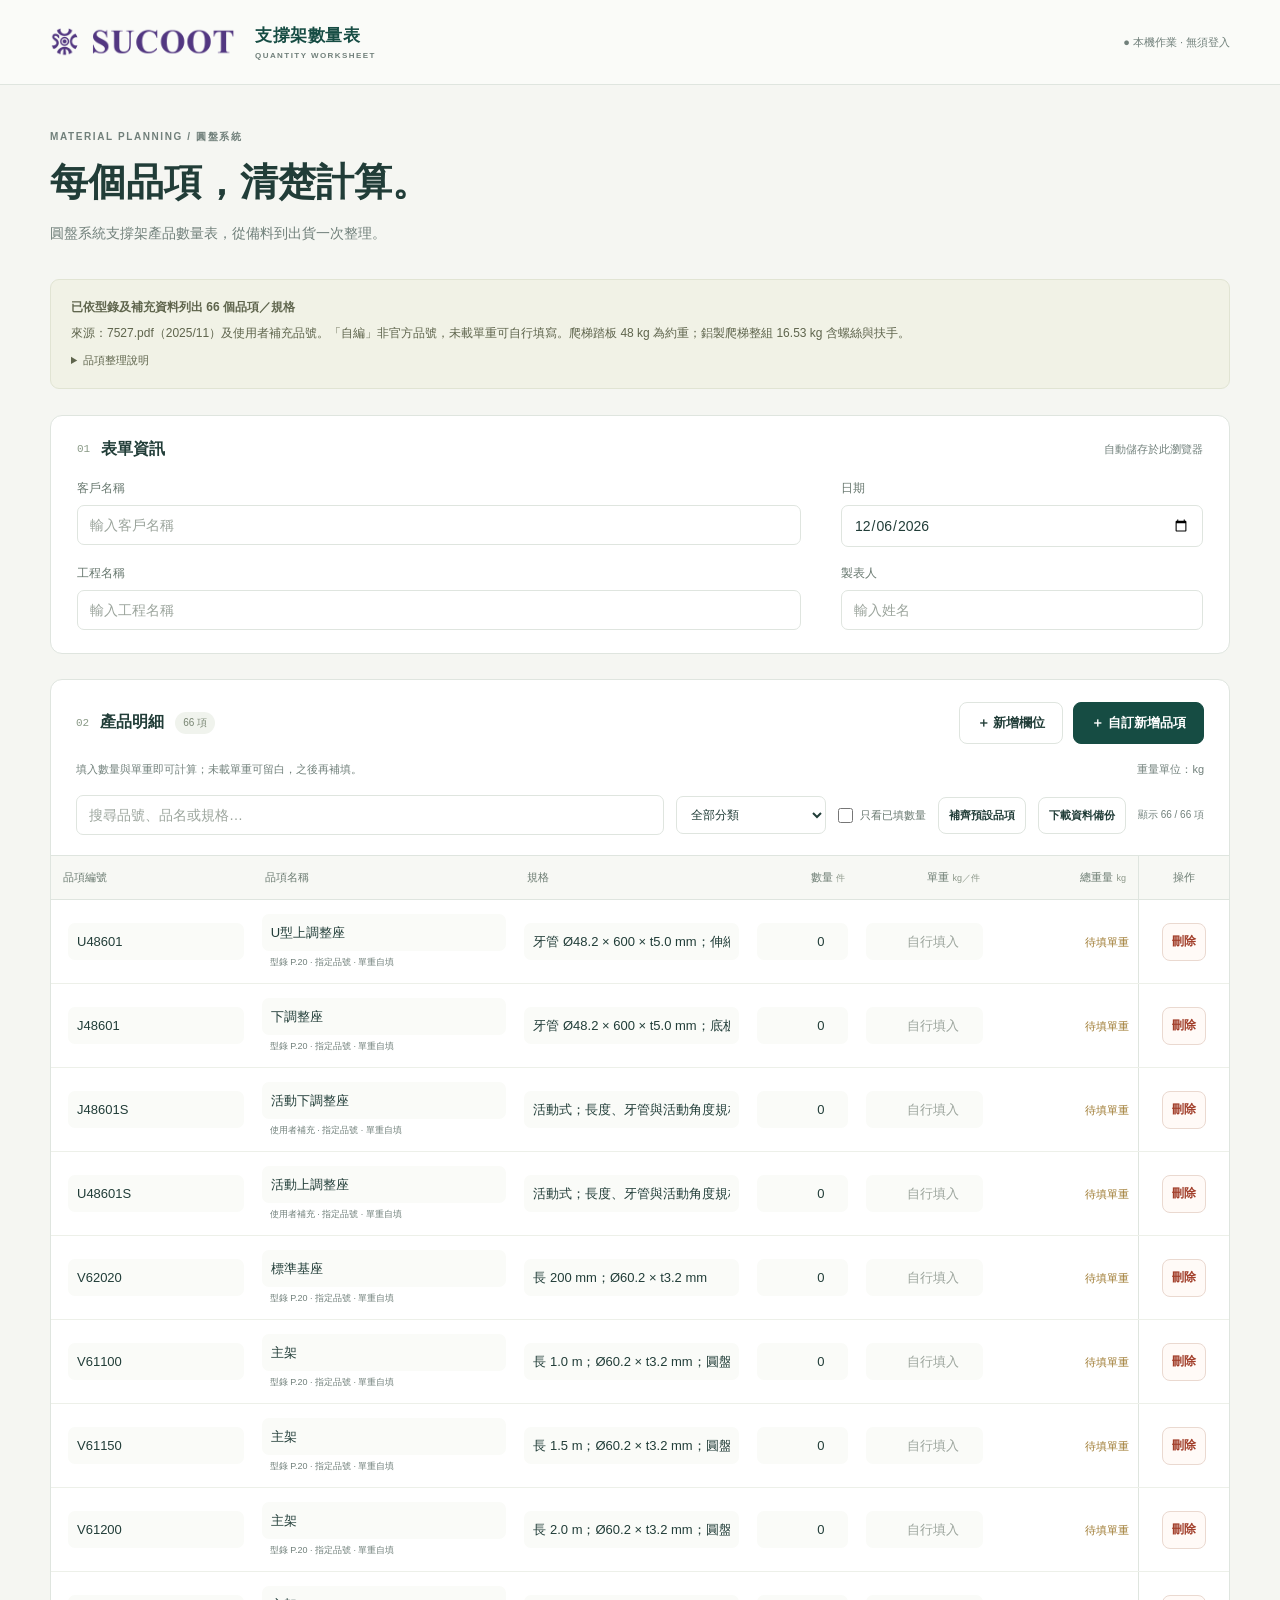
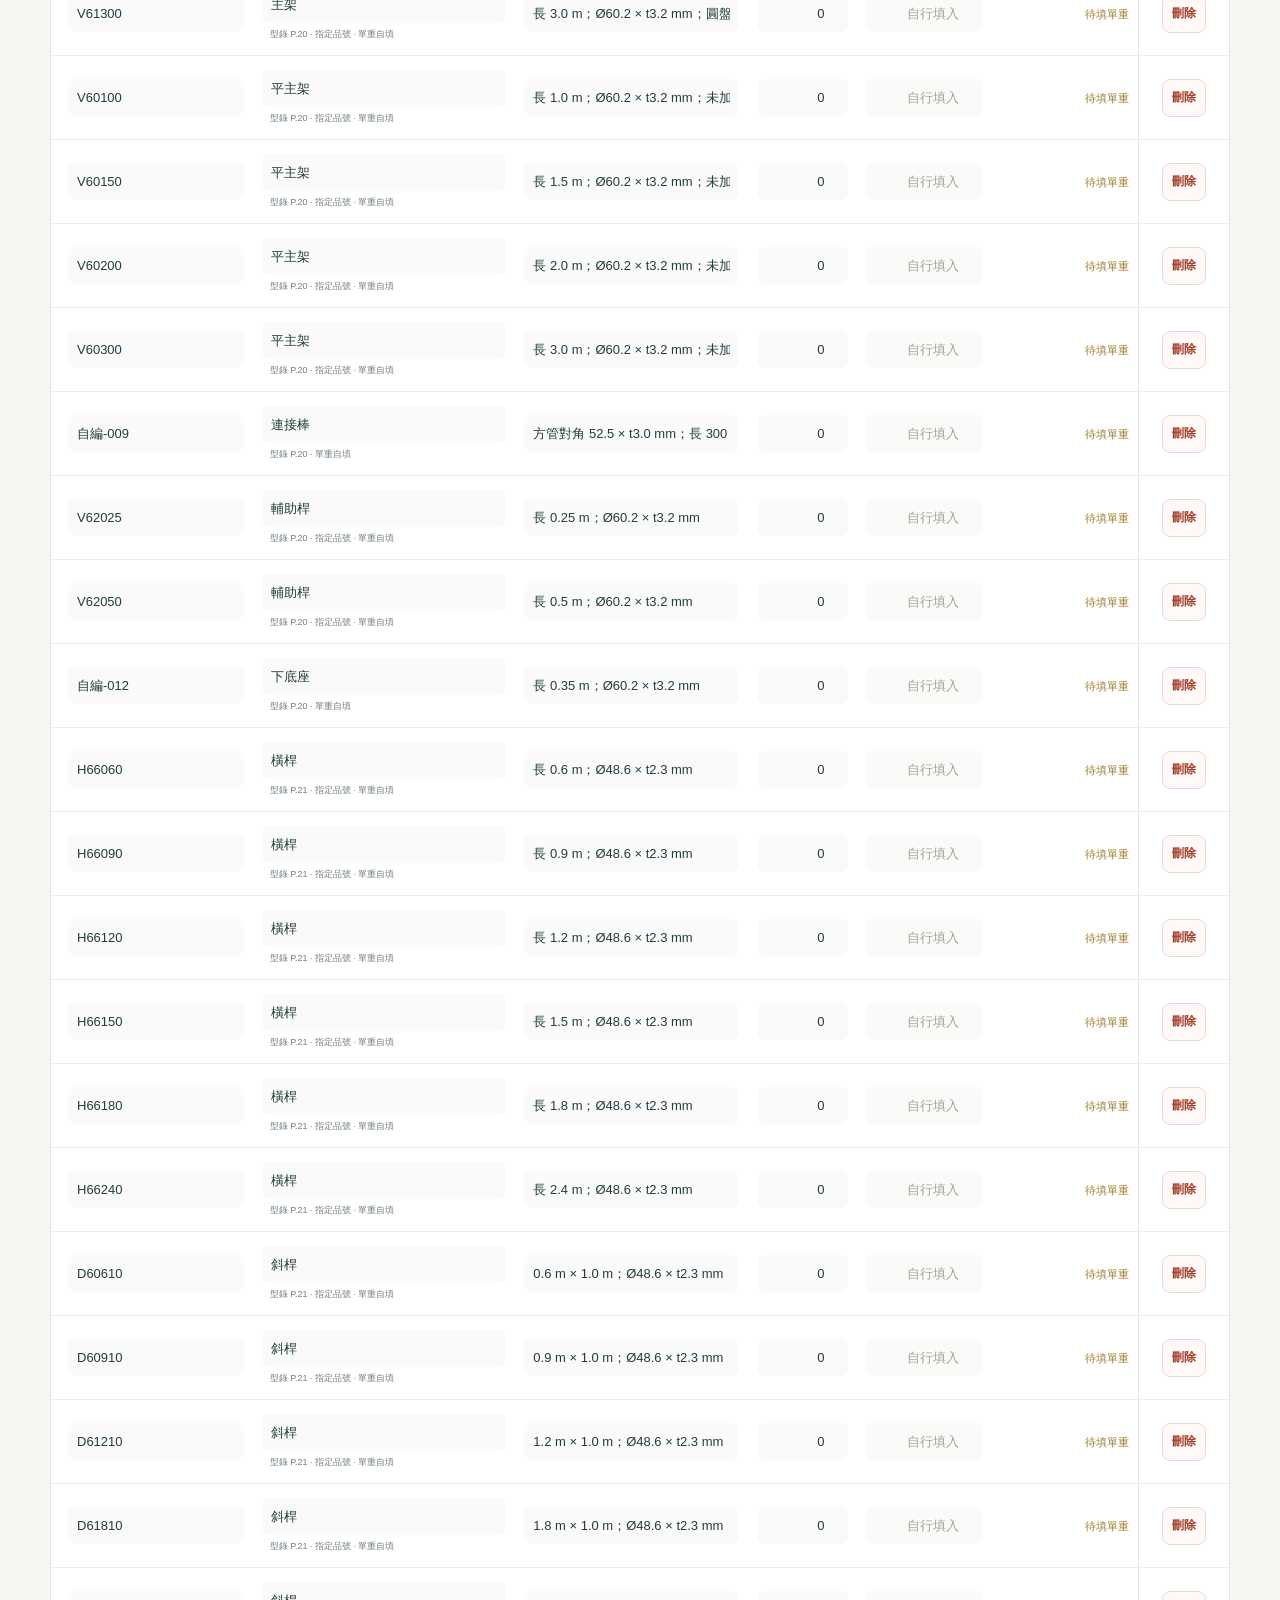
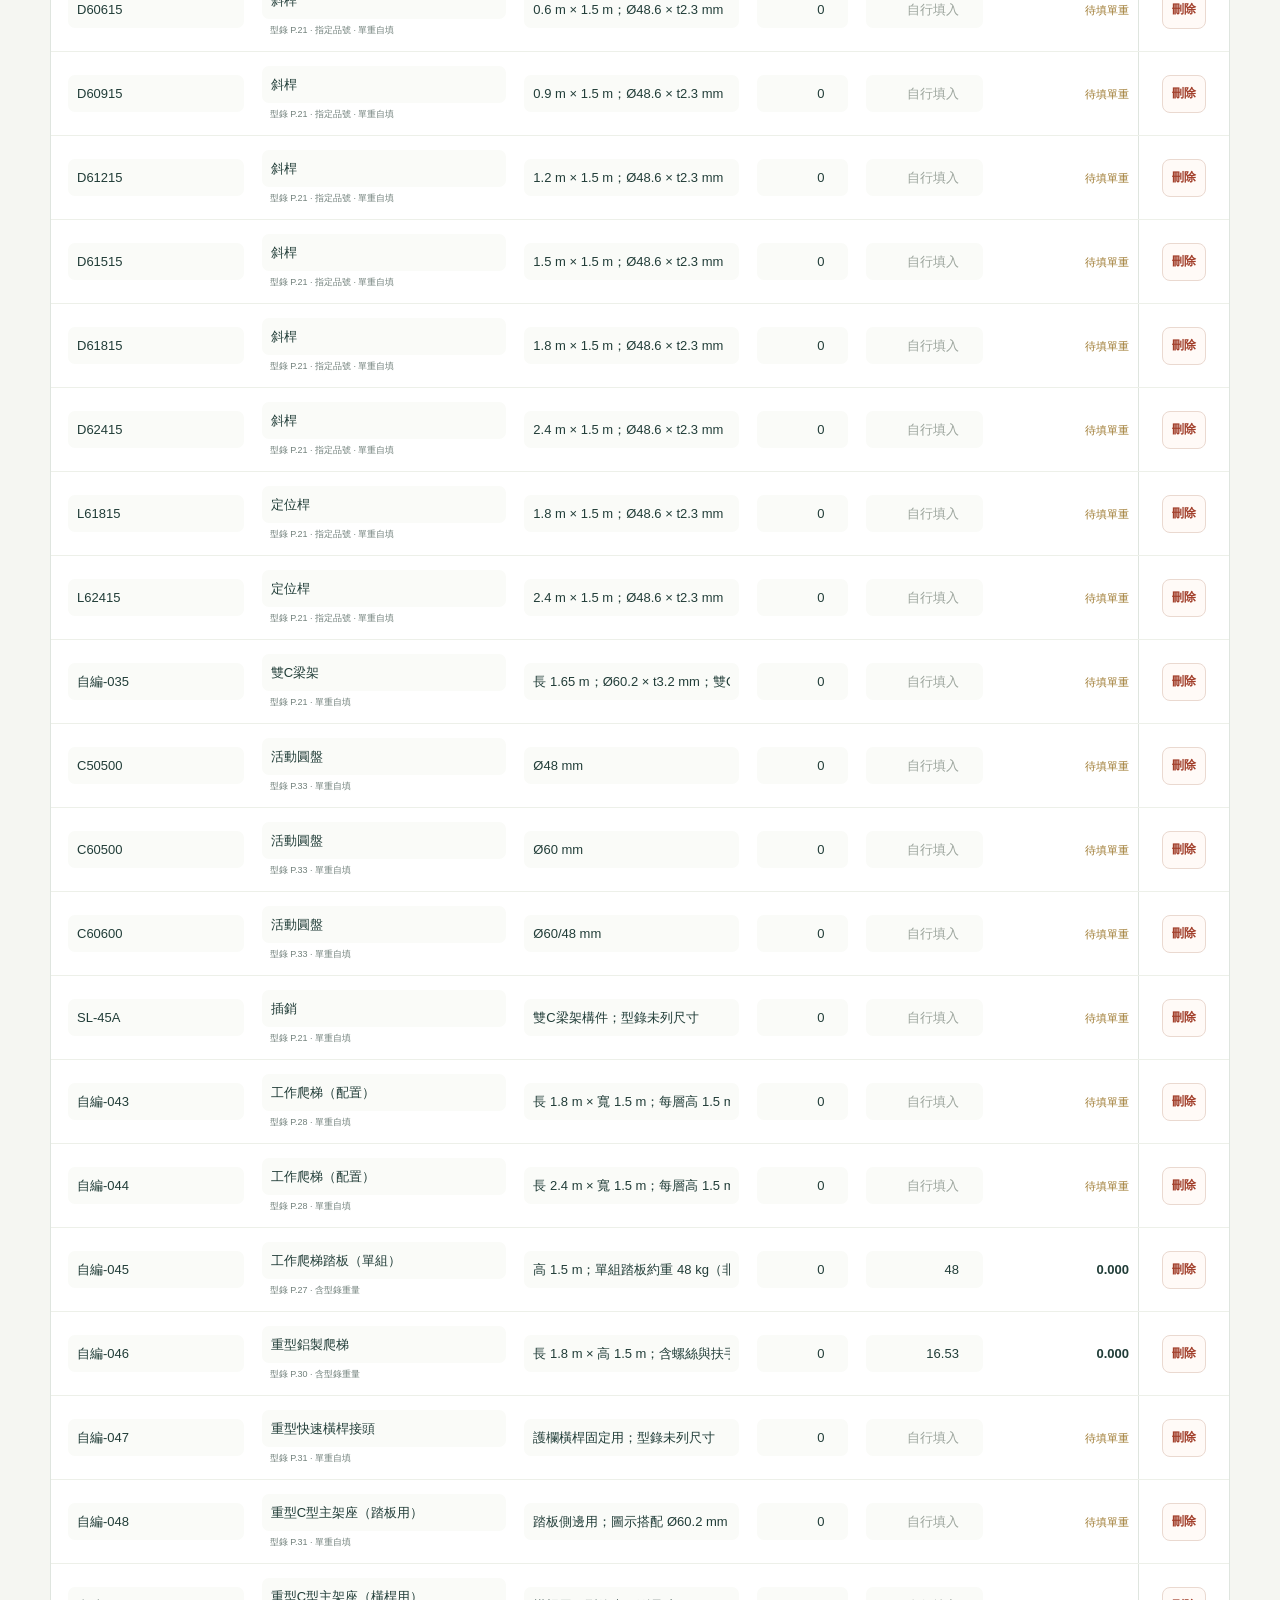
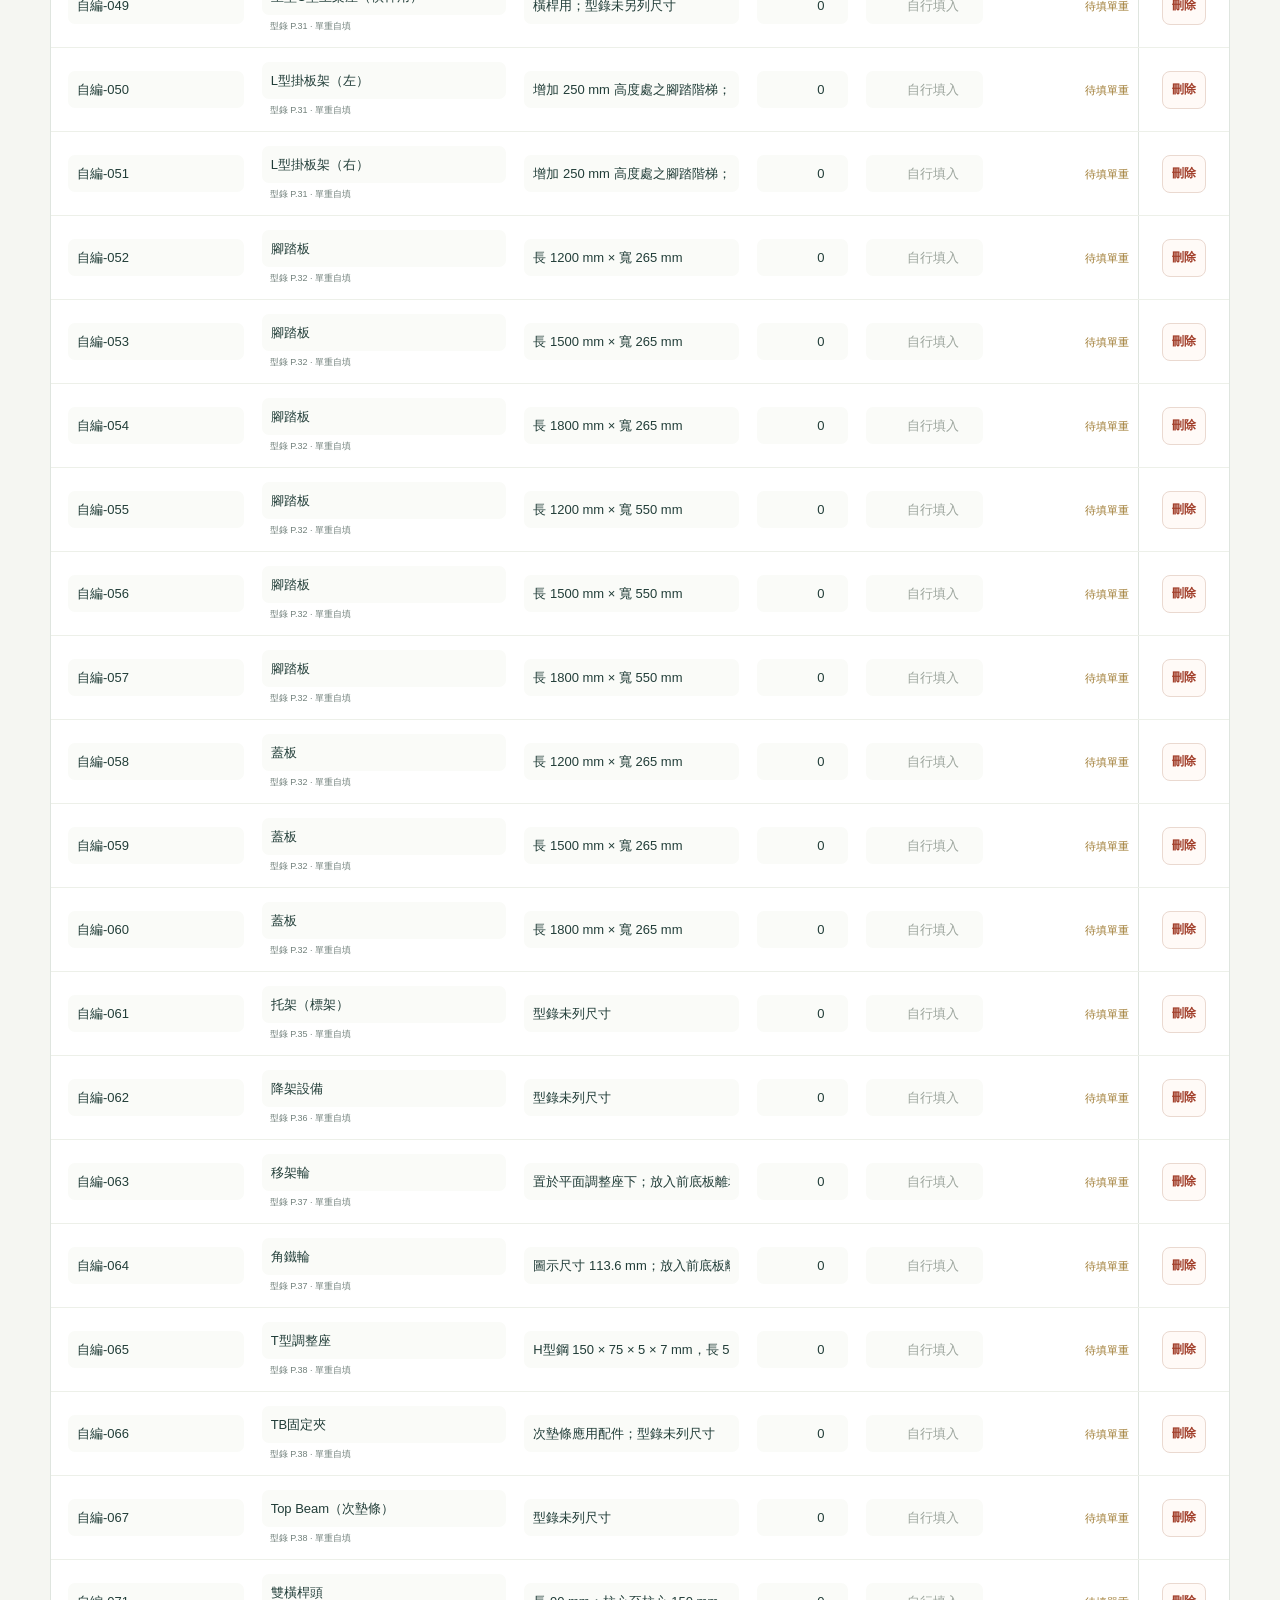
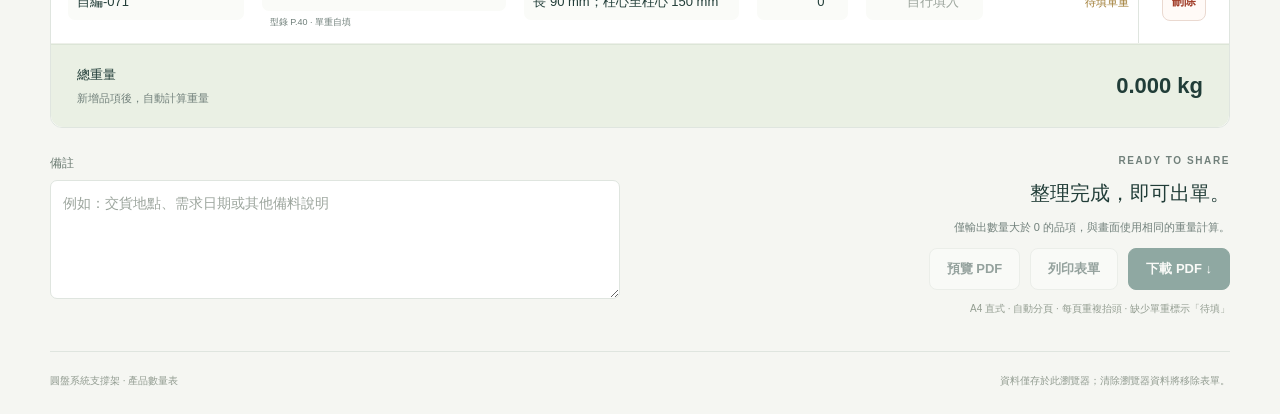
==== index.html @ 0d3b091e "Add scaffold quantity worksheet with PDF preview" ====
<!doctype html>
<html lang="zh-Hant">
<head>
  <meta charset="utf-8"><meta name="viewport" content="width=device-width, initial-scale=1">
  <meta name="theme-color" content="#164c43"><title>圓盤系統支撐架｜產品數量表</title>
  <link rel="stylesheet" href="styles.css">
  <script src="catalog.js" defer></script><script src="pdf.js" defer></script><script src="app.js" defer></script>
</head>
<body>
<header class="topbar"><a class="brand" href="./"><img id="companyLogo" src="assets/sucoot-logo.png" width="206" height="33" alt="SUCOOT 實固股份有限公司"><span>支撐架數量表<small>QUANTITY WORKSHEET</small></span></a><span class="local-badge">● 本機作業 · 無須登入</span></header>
<main>
  <section class="intro"><p class="eyebrow">MATERIAL PLANNING / 圓盤系統</p><h1>每個品項，清楚計算。</h1><p>圓盤系統支撐架產品數量表，從備料到出貨一次整理。</p></section>
  <aside class="source-note"><strong>已依型錄及補充資料列出 66 個品項／規格</strong><p>來源：7527.pdf（2025/11）及使用者補充品號。「自編」非官方品號，未載單重可自行填寫。爬梯踏板 48 kg 為約重；鋁製爬梯整組 16.53 kg 含螺絲與扶手。</p><details><summary>品項整理說明</summary><p>定位桿僅列 L61815、L62415；主架、平主架及橫桿依長度分列。斜桿 D6 編碼先橫向、後高度。型錄未提供的尺寸與單重不推估。升級時移除的舊品項保留於本機資料備份。</p></details></aside>
  <section class="card project"><div class="section-label"><span>01</span><h2>表單資訊</h2><span id="saveState" role="status">自動儲存於此瀏覽器</span></div><div class="info-grid">
    <label>客戶名稱<input id="customer" maxlength="60" placeholder="輸入客戶名稱"></label><label>日期<input id="date" type="date"></label>
    <label>工程名稱<input id="project" maxlength="60" placeholder="輸入工程名稱"></label><label>製表人<input id="author" maxlength="30" placeholder="輸入姓名"></label>
  </div></section>
  <section class="card worksheet" aria-labelledby="tableTitle"><div class="table-toolbar"><div class="section-label"><span>02</span><h2 id="tableTitle">產品明細</h2><span id="rowCount" class="count-pill"></span></div><div class="table-actions"><button id="addColumn">＋ 新增欄位</button><button id="addRow" class="primary">＋ 自訂新增品項</button></div></div>
    <div id="columnManager" class="column-manager" hidden><strong>自訂欄位</strong><div id="columnList"></div><small>按「刪除欄位」可移除；誤刪後可按提示中的「復原」。</small></div>
    <div class="table-help">填入數量與單重即可計算；未載單重可留白，之後再補填。<span>重量單位：kg</span></div>
    <div class="catalog-tools"><label class="search-label"><span class="sr-only">搜尋品項</span><input id="search" type="search" placeholder="搜尋品號、品名或規格…"></label><label><span class="sr-only">分類</span><select id="category"><option value="">全部分類</option></select></label><label class="selected-toggle"><input id="onlySelected" type="checkbox">只看已填數量</label><button id="restoreCatalog">補齊預設品項</button><button id="backup">下載資料備份</button><span id="filterCount"></span></div>
    <div class="table-scroll"><table class="editor-table"><thead><tr><th scope="col">品項編號</th><th scope="col">品項名稱</th><th scope="col">規格</th><th scope="col" class="number">數量 <small>件</small></th><th scope="col" class="number">單重 <small>kg／件</small></th><th scope="col" class="number">總重量 <small>kg</small></th><th scope="col">操作</th></tr></thead><tbody id="rows"></tbody></table></div>
    <p id="noResults" class="empty" hidden>沒有符合條件的品項，請調整搜尋或分類。</p><div id="empty" class="empty" hidden><h3>開始整理備料清單</h3><p>可新增自己的品項，或按「補齊預設品項」載入型錄清單。</p><button id="emptyAdd">＋ 新增第一個品項</button></div>
    <div id="tableTotal" class="table-total"><span>總重量<small id="weightStatus"></small></span><strong id="tableWeight">0.000 kg</strong></div><p id="validation" role="alert" hidden></p>
  </section>
  <section class="bottom-grid"><label>備註<textarea id="notes" rows="4" maxlength="500" placeholder="例如：交貨地點、需求日期或其他備料說明"></textarea></label><div class="export-panel"><p class="eyebrow">READY TO SHARE</p><h2>整理完成，即可出單。</h2><p>僅輸出數量大於 0 的品項，與畫面使用相同的重量計算。</p><div class="export-buttons"><button id="preview" disabled>預覽 PDF</button><button id="print" disabled>列印表單</button><button id="pdf" class="primary" disabled>下載 PDF ↓</button></div><small id="exportHint"></small></div></section>
  <footer><span>圓盤系統支撐架 · 產品數量表</span><span>資料僅存於此瀏覽器；清除瀏覽器資料將移除表單。</span></footer>
</main>
<dialog id="columnDialog" aria-labelledby="columnTitle"><form id="columnForm"><h2 id="columnTitle">新增自訂欄位</h2><p>例如：備註、使用位置、批號。最多新增 6 個文字欄位，會同步儲存及輸出至 PDF、列印版。</p><label>欄位名稱<input id="columnName" maxlength="20" placeholder="例如：使用位置" autocomplete="off"></label><p id="columnError" role="alert"></p><div class="dialog-actions"><button id="cancelColumn" type="button">取消</button><button class="primary" type="submit">新增欄位</button></div></form></dialog>
<dialog id="pdfPreview" aria-labelledby="previewTitle"><div class="preview-toolbar"><div><h2 id="previewTitle">PDF 預覽</h2><p id="previewStatus" role="status"></p></div><div class="preview-controls"><label>縮放<select id="previewZoom"><option value="fit">符合寬度</option><option value="100">100%</option><option value="150">150%</option></select></label><button id="closePreview" type="button">關閉</button></div></div><div id="previewPages" aria-busy="false"></div><div class="preview-footer"><span>預覽與下載 PDF 使用相同頁面；每頁重複抬頭資訊。</span><div><button id="backToEdit" type="button">返回編輯</button><button id="previewDownload" type="button" class="primary" disabled>下載此 PDF</button></div></div></dialog>
<style id="printPageStyle" media="print"></style><div id="printArea"></div><div id="toast" role="status" hidden></div>
</body></html>
---- styles.css ----
:root{font-family:Inter,"Noto Sans TC","Noto Sans CJK TC","Microsoft JhengHei",sans-serif;color:#213d38;background:#f5f6f2;--ink:#213d38;--green:#164c43;--muted:#71807b;--line:#dfe5df;--danger:#a23f2b}*{box-sizing:border-box}body{margin:0}button,input,textarea,select{font:inherit}button{border:1px solid var(--line);border-radius:8px;background:#fff;color:var(--ink);padding:11px 17px;font-size:13px;font-weight:600;cursor:pointer}button:hover{background:#edf2e9}button:disabled{opacity:.45;cursor:not-allowed}.primary{background:var(--green);color:white;border-color:var(--green)}.primary:hover{background:#236353}button:focus-visible,a:focus-visible{outline:3px solid #618e7b;outline-offset:3px}input,textarea,select{border:1px solid var(--line);border-radius:7px;padding:11px 12px;color:var(--ink);background:white;font-size:14px}input,textarea{width:100%;min-width:0}input:focus,textarea:focus,select:focus{outline:2px solid #bfd1ba;outline-offset:1px}input::placeholder,textarea::placeholder{color:#9ca59d}input[aria-invalid=true]{border-color:var(--danger);background:#fff4ee}label{font-size:12px;color:#68786f}label>input,label>textarea{display:block;margin-top:8px}a{color:var(--green)}[hidden]{display:none!important}.sr-only{position:absolute;width:1px;height:1px;overflow:hidden;clip:rect(0,0,0,0)}
.topbar{height:85px;display:flex;align-items:center;justify-content:space-between;gap:12px;padding:0 max(30px,calc((100vw - 1180px)/2));border-bottom:1px solid var(--line);background:#fafbf8}.brand{display:flex;align-items:center;gap:20px;font-weight:700;font-size:17px;text-decoration:none;letter-spacing:.03em}.brand img{width:185px;height:auto;flex-shrink:0}.brand small{display:block;font-size:8px;letter-spacing:.18em;margin-top:4px;color:var(--muted)}.local-badge{font-size:11px;color:var(--muted);white-space:nowrap}main{max-width:1180px;margin:auto;padding-bottom:24px}.intro{padding:45px 0 32px}.eyebrow{font-size:10px;font-weight:600;letter-spacing:.16em;color:var(--muted);margin:0 0 14px}h1{font-size:38px;line-height:1.3;margin:0 0 14px;font-weight:650}.intro>p:last-child{font-size:14px;color:var(--muted);line-height:1.8;margin:0}.source-note{padding:17px 20px;border:1px solid #e1e4d3;border-radius:9px;background:#f1f2e6;color:#5f654d;font-size:12px;line-height:1.8;margin-bottom:26px}.source-note p{margin:5px 0 0}.source-note summary{cursor:pointer;font-size:11px;margin-top:6px}.card{background:white;border:1px solid var(--line);border-radius:12px}.project{padding:23px 26px}.section-label{display:flex;align-items:center;gap:11px}.section-label>span:first-child{color:#8b9b88;font:11px monospace}.section-label h2{font-size:16px;margin:0}.section-label #saveState{margin-left:auto;font-size:11px;color:var(--muted)}.info-grid{display:grid;grid-template-columns:minmax(0,2fr) minmax(0,1fr);gap:18px 40px;margin-top:20px}.info-grid label{min-width:0}.worksheet{margin-top:25px}.table-toolbar{display:flex;align-items:center;justify-content:space-between;gap:16px;padding:22px 25px 16px}.table-actions{display:flex;gap:10px;flex-wrap:wrap}.count-pill{font-size:10px;border-radius:20px;padding:4px 8px;background:#f0f3ed;color:#778471}.table-help{padding:0 25px 17px;color:var(--muted);font-size:11px;display:flex;gap:12px;justify-content:space-between;line-height:1.7}.table-help>span{white-space:nowrap}.catalog-tools{display:flex;align-items:center;gap:12px;flex-wrap:wrap;padding:0 25px 20px}.search-label{flex:1;min-width:210px}.catalog-tools input{margin:0}.catalog-tools select{padding:10px;font-size:12px;max-width:100%}.catalog-tools button{font-size:11px;padding:10px}.selected-toggle{display:flex;align-items:center;gap:7px;white-space:nowrap;font-size:11px}.selected-toggle input{width:15px;height:15px;accent-color:var(--green)}#filterCount{font-size:10px;color:var(--muted);white-space:nowrap}.table-scroll{overflow:auto}.editor-table{border-collapse:collapse;width:100%;table-layout:fixed;text-align:left;min-width:964px}.editor-table th{position:relative;background:#f7f8f4;color:#6c7c72;border-block:1px solid var(--line);padding:14px 12px;font-size:11px;font-weight:500}.editor-table th small{font-size:9px;color:#8d988a}.editor-table td{padding:14px 9px;border-bottom:1px solid #edf0e9;font-size:13px;vertical-align:middle}.editor-table td:first-child{padding-left:17px}.editor-table input{padding:10px 8px;background:#fafbf8;border-color:transparent;font-size:13px}.editor-table input:hover{border-color:var(--line)}.editor-table input:focus{background:white}.editor-table input[type=number],.number{text-align:right;font-variant-numeric:tabular-nums}.row-weight{font-weight:600;white-space:nowrap}.pending{font-size:11px;color:#9e7a31;font-weight:400}.row-source{display:block;font-size:9px;color:var(--muted);padding:5px 8px 0}.editor-table th:last-child,.editor-table td:last-child{position:sticky;right:0;z-index:1;background:white;border-left:1px solid var(--line);box-shadow:-3px 0 5px #213d3808;padding:8px;text-align:center}.editor-table th:last-child{background:#f7f8f4;z-index:2}.delete{font-size:12px;min-width:44px;min-height:38px;padding:8px 5px;color:var(--danger);border-color:#ead9d0;background:#fffaf7}.remove-column{font-size:10px;color:var(--danger);padding:5px 7px;margin-left:4px;background:#fffaf7}.column-manager{margin:0 25px 18px;padding:14px 16px;border:1px solid var(--line);border-radius:8px;background:#f7f9f3;font-size:12px}#columnList{display:flex;gap:8px;flex-wrap:wrap;margin-top:9px}.column-chip{display:flex;gap:10px;align-items:center;max-width:100%;border:1px solid var(--line);border-radius:7px;background:white;padding:6px 8px}.column-chip span{overflow-wrap:anywhere}.column-chip button{padding:7px 9px;font-size:11px;color:var(--danger);flex-shrink:0}.column-manager>small{display:block;font-size:10px;color:var(--muted);line-height:1.8;margin-top:9px}.empty{text-align:center;padding:30px 20px;font-size:12px;color:var(--muted);line-height:1.8}.empty h3{color:var(--ink);font-size:16px}.table-total{display:flex;align-items:center;justify-content:space-between;gap:15px;padding:21px 26px;background:#eaf0e4;border-top:1px solid #dce5d7;border-radius:0 0 12px 12px;font-size:13px}.table-total strong{font-size:22px;font-variant-numeric:tabular-nums}.table-total small{display:block;margin-top:7px;font-size:11px;color:var(--muted)}#validation{margin:0;padding:12px 24px;color:var(--danger);background:#fff4ed;font-size:12px}.bottom-grid{display:grid;grid-template-columns:1fr 1fr;gap:40px;margin-top:27px}.bottom-grid textarea{min-height:110px;resize:vertical;line-height:1.7}.export-panel{text-align:right}.export-panel h2{font-size:20px;font-weight:550;margin:0 0 10px}.export-panel>p:not(.eyebrow){font-size:11px;color:var(--muted);line-height:1.7}.export-panel small{display:block;font-size:10px;color:#939d91;margin-top:12px}.export-buttons{display:flex;justify-content:flex-end;gap:10px;flex-wrap:wrap}footer{display:flex;justify-content:space-between;gap:20px;border-top:1px solid var(--line);padding-top:20px;margin-top:35px;font-size:10px;color:#929c91;line-height:1.8}dialog{width:min(440px,calc(100vw - 36px));border:1px solid var(--line);border-radius:12px;padding:26px;color:var(--ink)}dialog::backdrop{background:#123b3555}dialog h2{font-size:20px;margin:0 0 14px}dialog p{font-size:12px;line-height:1.8;color:var(--muted)}.dialog-actions{display:flex;justify-content:flex-end;gap:10px;margin-top:20px}#columnError{color:var(--danger)}#toast{position:fixed;bottom:24px;left:50%;transform:translateX(-50%);max-width:90vw;background:var(--ink);color:white;box-shadow:0 4px 20px #0002;border-radius:8px;padding:13px 20px;font-size:13px;z-index:5}#toast button{margin-left:10px;padding:7px 12px;font-size:12px}#printArea{display:none}
#pdfPreview{width:min(1280px,calc(100vw - 28px));max-width:none;height:94vh;max-height:94vh;padding:0;overflow:hidden}#pdfPreview[open]{display:flex;flex-direction:column}.preview-toolbar{display:flex;justify-content:space-between;align-items:center;gap:16px;padding:16px 20px;border-bottom:1px solid var(--line);flex-shrink:0}.preview-toolbar h2{font-size:18px;margin:0}.preview-toolbar p{font-size:11px;margin:5px 0 0}.preview-controls{display:flex;align-items:center;gap:12px}.preview-controls label{display:flex;gap:7px;align-items:center}.preview-controls select{font-size:12px;padding:7px}#previewPages{flex:1;min-height:0;overflow:auto;padding:20px;background:#e2e7e1;overscroll-behavior:contain}.preview-page{width:min(100%,var(--page-width));margin:0 auto 22px}.preview-page img{width:100%;height:auto;display:block;background:white;box-shadow:0 2px 12px #0002}.preview-page figcaption{font-size:11px;text-align:center;padding-top:9px;color:#617164}#previewPages[data-zoom="100"] .preview-page{width:var(--page-width)}#previewPages[data-zoom="150"] .preview-page{width:calc(var(--page-width)*1.5)}.preview-footer{display:flex;justify-content:space-between;align-items:center;gap:12px;padding:13px 20px;border-top:1px solid var(--line);flex-shrink:0;background:white}.preview-footer>span{font-size:11px;color:var(--muted)}.preview-footer>div{display:flex;gap:9px;flex-shrink:0}
@media(max-width:1240px){main{margin:0 30px}.topbar{padding:0 30px}}@media(max-width:700px){main{margin:0 18px}.topbar{padding:0 20px;height:72px}.brand{font-size:14px;gap:10px}.brand img{width:118px}.brand small{display:none}.local-badge{font-size:10px}.intro{padding:32px 0 25px}h1{font-size:30px;max-width:270px}.intro>p:last-child{font-size:12px}.source-note{padding:13px;font-size:11px}.project{padding:20px}.section-label #saveState{font-size:9px}.info-grid{grid-template-columns:minmax(0,1.25fr) minmax(0,1fr);gap:18px 14px}.info-grid input{padding:10px 8px;font-size:12px}.table-toolbar{padding:18px 17px 14px;flex-wrap:wrap}.table-actions{width:100%}.table-actions button{flex:1;font-size:12px;padding:10px}.column-manager{margin:0 17px 16px}.table-help{padding:0 17px 15px;display:block}.table-help span{display:block;margin-top:5px}.catalog-tools{padding:0 17px 17px;gap:10px}.search-label{flex-basis:100%}.catalog-tools select{max-width:170px}.bottom-grid{grid-template-columns:1fr;gap:26px}.export-panel{text-align:left}.export-buttons button{flex:1;min-width:0;font-size:12px;padding:11px 8px}.table-total{padding:18px}.table-total strong{font-size:20px}footer{flex-direction:column;gap:6px}.preview-toolbar{padding:12px;flex-wrap:wrap;gap:10px}.preview-controls{width:100%;justify-content:space-between}#previewPages{padding:10px}.preview-footer{padding:12px;flex-wrap:wrap}.preview-footer>div{width:100%}.preview-footer button{flex:1}}
@page{size:A4 portrait;margin:15mm 12mm}@media print{body{background:white;color:#111}.topbar,main,dialog,#toast{display:none!important}#printArea{display:block;font-size:10pt}.report-logo{display:block;width:45mm;height:auto;margin-bottom:4mm}.print-heading{font-size:19pt;line-height:1.3;margin:0 0 7mm}.print-meta{display:grid;grid-template-columns:minmax(0,2fr) minmax(0,1fr);gap:3mm 8mm;font-size:10pt}.print-meta span{min-width:0;overflow-wrap:anywhere}.print-table{width:100%;table-layout:fixed;border-collapse:collapse}.print-table th,.print-table td{border:1px solid #bbb;padding:3mm 2mm;overflow-wrap:anywhere;font-size:9pt}.print-table th{text-align:left;background:#edf1e9!important;print-color-adjust:exact}.print-table th.number{text-align:right}.print-table th:first-child{width:14%}.print-table th:nth-child(2),.print-table th:nth-child(3){width:23%}.print-table th:nth-child(4){width:10%}.print-table th:nth-child(5){width:14%}.print-table th:nth-child(6){width:16%}.print-table.with-custom-columns th{width:auto!important;font-size:8pt}.print-table.with-custom-columns td{font-size:8pt}.print-table thead{display:table-header-group}.print-table tr{break-inside:avoid}.print-report-header>td{border:0;padding:0 0 5mm}.print-end{display:table-row-group}.print-end>tr>td{border:0;padding:0}.print-summary{border-top:2px solid #333;margin-top:5mm;padding-top:4mm;line-height:1.8}.print-notes{white-space:pre-wrap;overflow-wrap:anywhere;line-height:1.7;margin-top:6mm}.print-caption{color:#666;font-size:8pt;margin-top:6mm}}
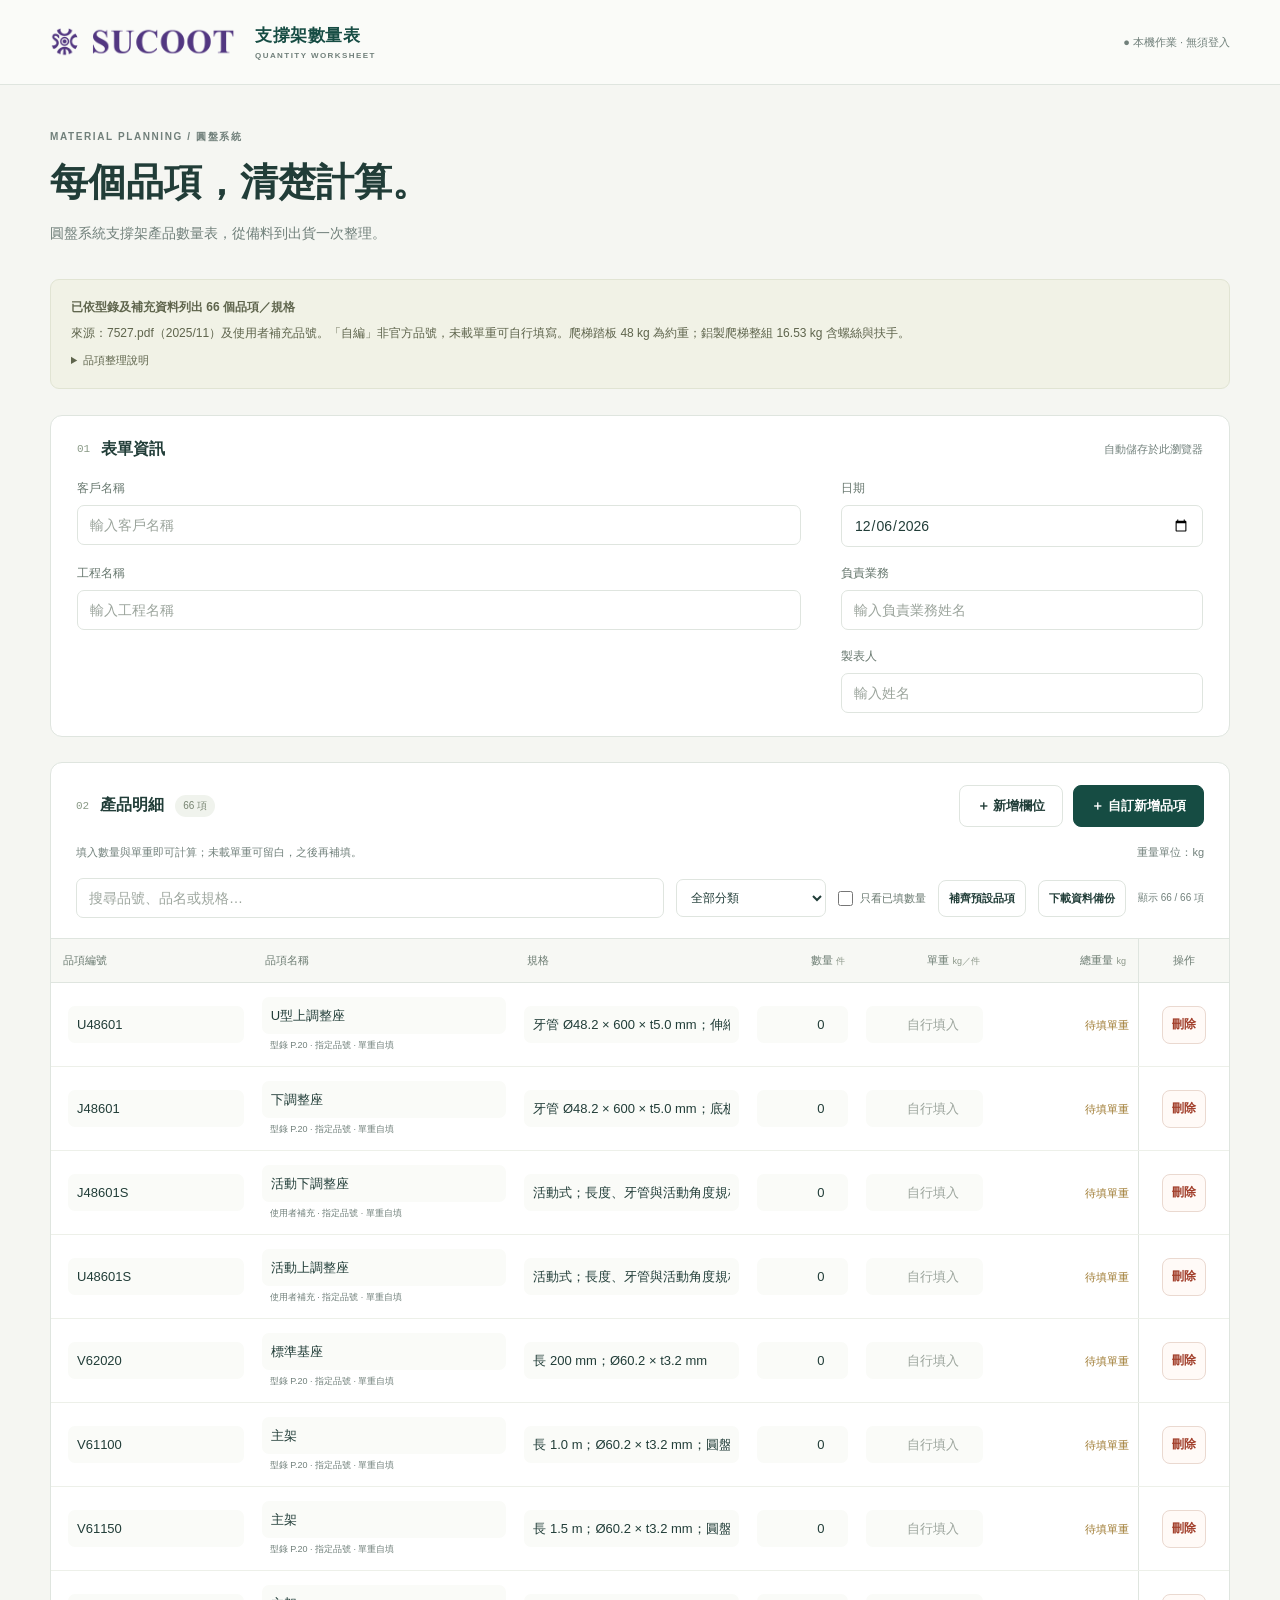
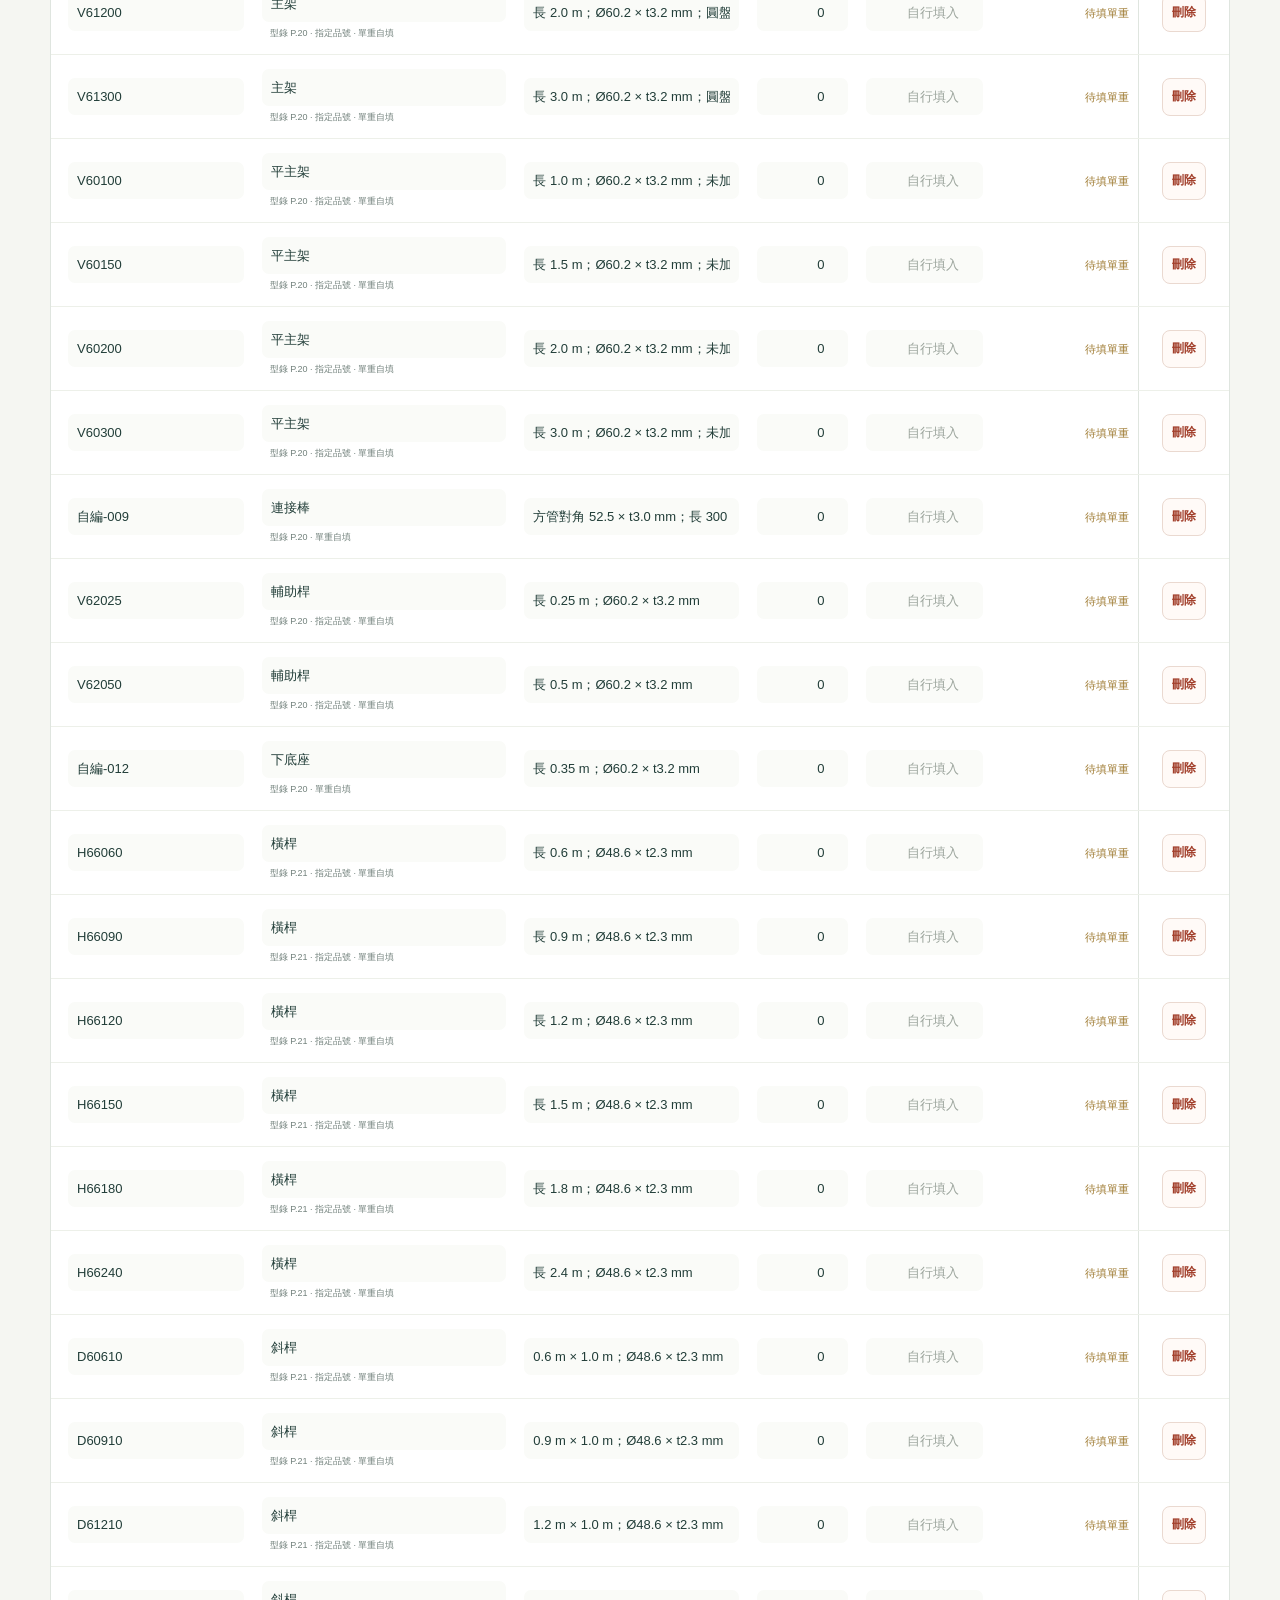
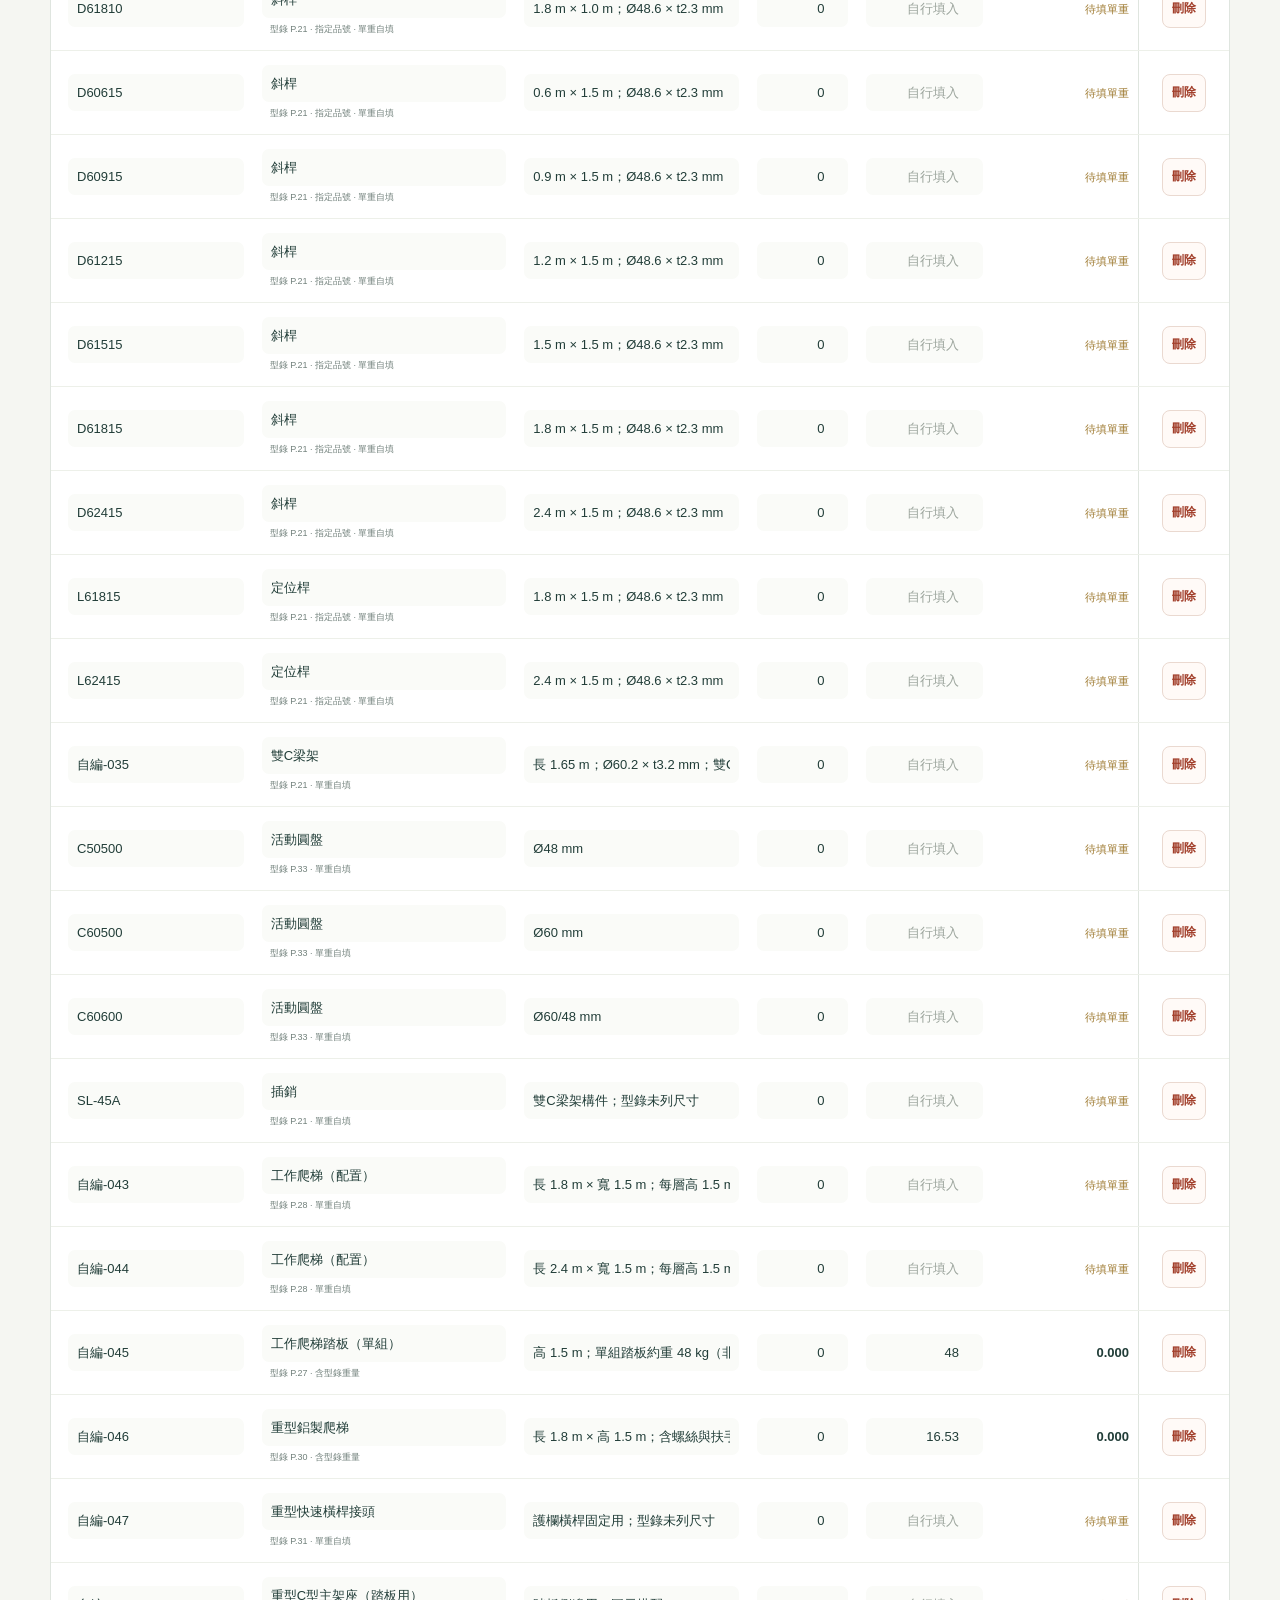
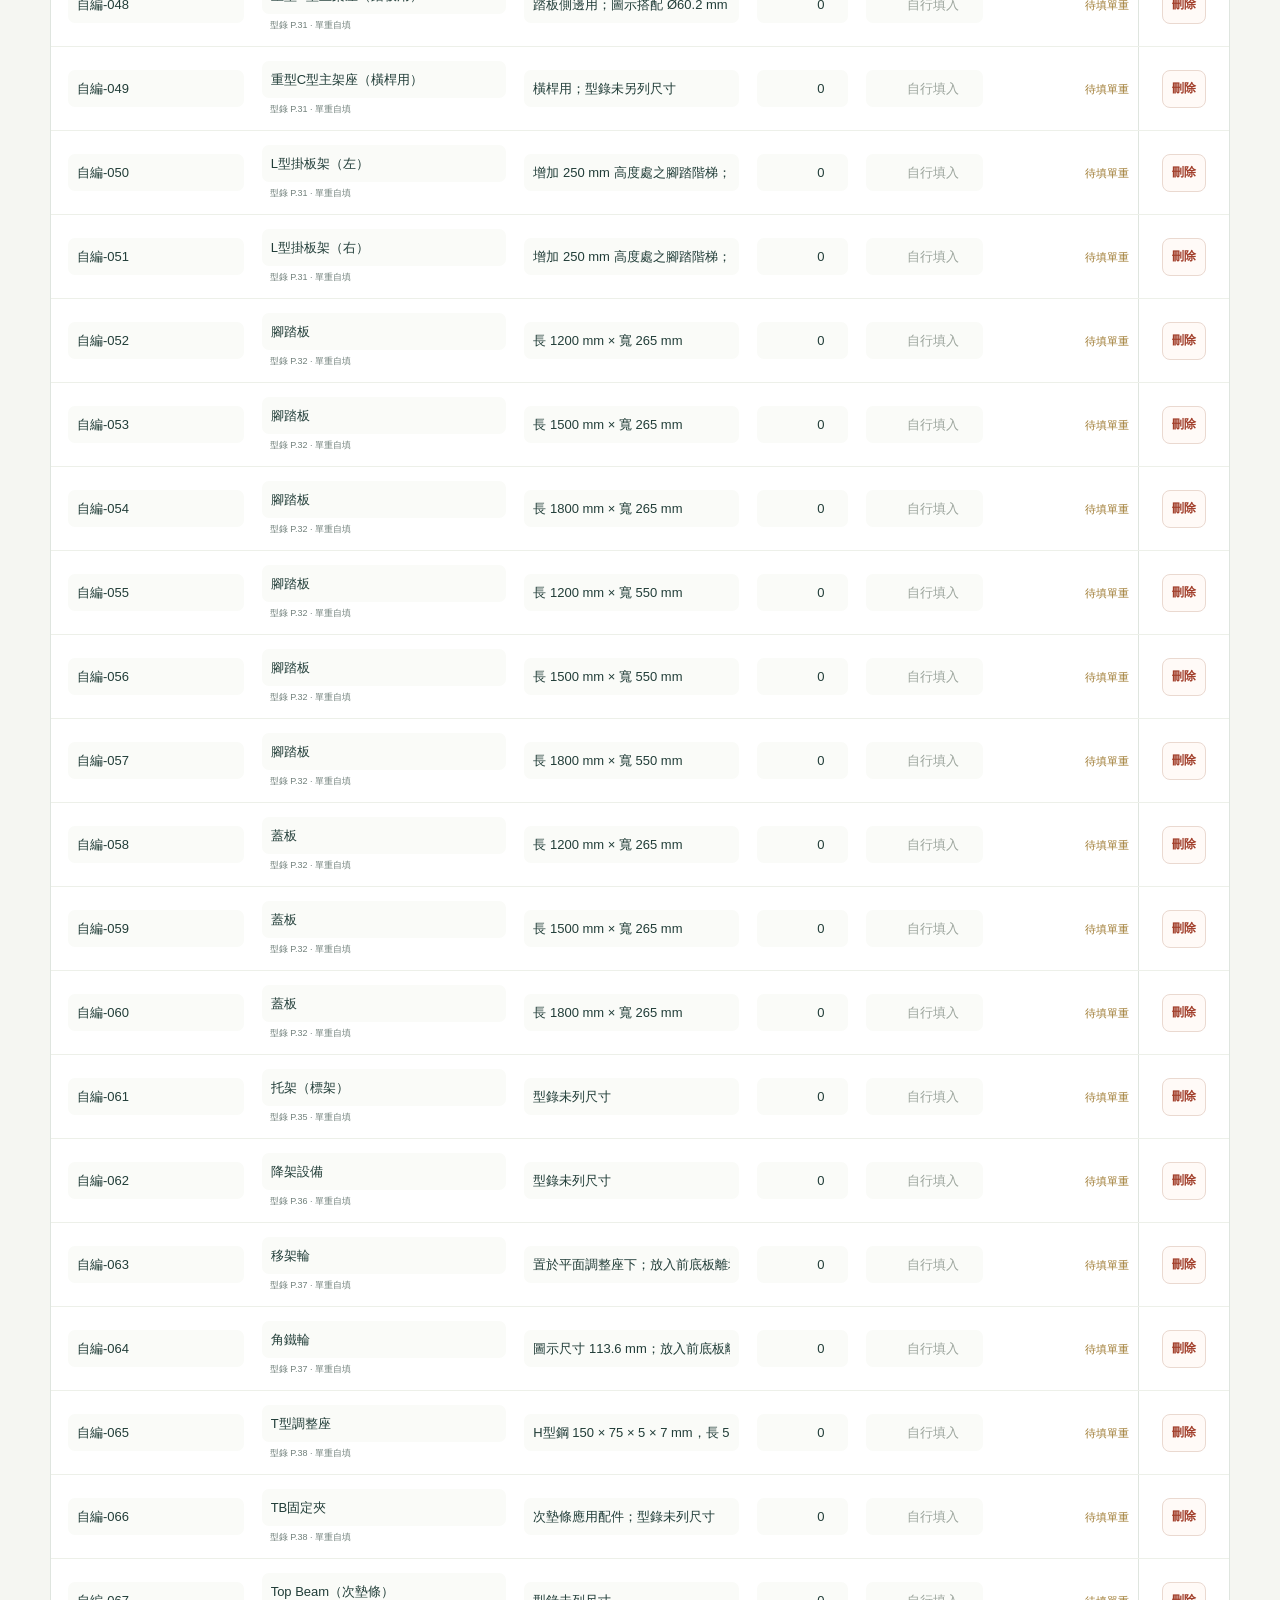
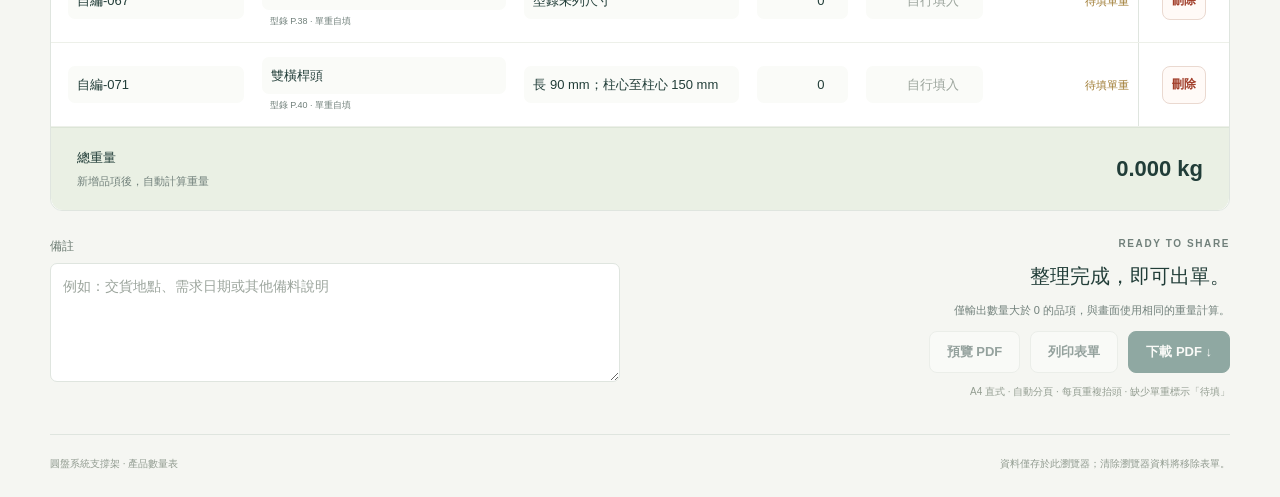
==== commit a5f8ff42: "Add salesperson to worksheet and PDF headers" ====
--- a/index.html
+++ b/index.html
@@ -13,7 +13,8 @@
   <aside class="source-note"><strong>已依型錄及補充資料列出 66 個品項／規格</strong><p>來源：7527.pdf（2025/11）及使用者補充品號。「自編」非官方品號，未載單重可自行填寫。爬梯踏板 48 kg 為約重；鋁製爬梯整組 16.53 kg 含螺絲與扶手。</p><details><summary>品項整理說明</summary><p>定位桿僅列 L61815、L62415；主架、平主架及橫桿依長度分列。斜桿 D6 編碼先橫向、後高度。型錄未提供的尺寸與單重不推估。升級時移除的舊品項保留於本機資料備份。</p></details></aside>
   <section class="card project"><div class="section-label"><span>01</span><h2>表單資訊</h2><span id="saveState" role="status">自動儲存於此瀏覽器</span></div><div class="info-grid">
     <label>客戶名稱<input id="customer" maxlength="60" placeholder="輸入客戶名稱"></label><label>日期<input id="date" type="date"></label>
-    <label>工程名稱<input id="project" maxlength="60" placeholder="輸入工程名稱"></label><label>製表人<input id="author" maxlength="30" placeholder="輸入姓名"></label>
+    <label>工程名稱<input id="project" maxlength="60" placeholder="輸入工程名稱"></label><label>負責業務<input id="salesperson" maxlength="30" placeholder="輸入負責業務姓名"></label>
+    <label class="author-field">製表人<input id="author" maxlength="30" placeholder="輸入姓名"></label>
   </div></section>
   <section class="card worksheet" aria-labelledby="tableTitle"><div class="table-toolbar"><div class="section-label"><span>02</span><h2 id="tableTitle">產品明細</h2><span id="rowCount" class="count-pill"></span></div><div class="table-actions"><button id="addColumn">＋ 新增欄位</button><button id="addRow" class="primary">＋ 自訂新增品項</button></div></div>
     <div id="columnManager" class="column-manager" hidden><strong>自訂欄位</strong><div id="columnList"></div><small>按「刪除欄位」可移除；誤刪後可按提示中的「復原」。</small></div>
--- a/styles.css
+++ b/styles.css
@@ -3,3 +3,5 @@
 #pdfPreview{width:min(1280px,calc(100vw - 28px));max-width:none;height:94vh;max-height:94vh;padding:0;overflow:hidden}#pdfPreview[open]{display:flex;flex-direction:column}.preview-toolbar{display:flex;justify-content:space-between;align-items:center;gap:16px;padding:16px 20px;border-bottom:1px solid var(--line);flex-shrink:0}.preview-toolbar h2{font-size:18px;margin:0}.preview-toolbar p{font-size:11px;margin:5px 0 0}.preview-controls{display:flex;align-items:center;gap:12px}.preview-controls label{display:flex;gap:7px;align-items:center}.preview-controls select{font-size:12px;padding:7px}#previewPages{flex:1;min-height:0;overflow:auto;padding:20px;background:#e2e7e1;overscroll-behavior:contain}.preview-page{width:min(100%,var(--page-width));margin:0 auto 22px}.preview-page img{width:100%;height:auto;display:block;background:white;box-shadow:0 2px 12px #0002}.preview-page figcaption{font-size:11px;text-align:center;padding-top:9px;color:#617164}#previewPages[data-zoom="100"] .preview-page{width:var(--page-width)}#previewPages[data-zoom="150"] .preview-page{width:calc(var(--page-width)*1.5)}.preview-footer{display:flex;justify-content:space-between;align-items:center;gap:12px;padding:13px 20px;border-top:1px solid var(--line);flex-shrink:0;background:white}.preview-footer>span{font-size:11px;color:var(--muted)}.preview-footer>div{display:flex;gap:9px;flex-shrink:0}
 @media(max-width:1240px){main{margin:0 30px}.topbar{padding:0 30px}}@media(max-width:700px){main{margin:0 18px}.topbar{padding:0 20px;height:72px}.brand{font-size:14px;gap:10px}.brand img{width:118px}.brand small{display:none}.local-badge{font-size:10px}.intro{padding:32px 0 25px}h1{font-size:30px;max-width:270px}.intro>p:last-child{font-size:12px}.source-note{padding:13px;font-size:11px}.project{padding:20px}.section-label #saveState{font-size:9px}.info-grid{grid-template-columns:minmax(0,1.25fr) minmax(0,1fr);gap:18px 14px}.info-grid input{padding:10px 8px;font-size:12px}.table-toolbar{padding:18px 17px 14px;flex-wrap:wrap}.table-actions{width:100%}.table-actions button{flex:1;font-size:12px;padding:10px}.column-manager{margin:0 17px 16px}.table-help{padding:0 17px 15px;display:block}.table-help span{display:block;margin-top:5px}.catalog-tools{padding:0 17px 17px;gap:10px}.search-label{flex-basis:100%}.catalog-tools select{max-width:170px}.bottom-grid{grid-template-columns:1fr;gap:26px}.export-panel{text-align:left}.export-buttons button{flex:1;min-width:0;font-size:12px;padding:11px 8px}.table-total{padding:18px}.table-total strong{font-size:20px}footer{flex-direction:column;gap:6px}.preview-toolbar{padding:12px;flex-wrap:wrap;gap:10px}.preview-controls{width:100%;justify-content:space-between}#previewPages{padding:10px}.preview-footer{padding:12px;flex-wrap:wrap}.preview-footer>div{width:100%}.preview-footer button{flex:1}}
 @page{size:A4 portrait;margin:15mm 12mm}@media print{body{background:white;color:#111}.topbar,main,dialog,#toast{display:none!important}#printArea{display:block;font-size:10pt}.report-logo{display:block;width:45mm;height:auto;margin-bottom:4mm}.print-heading{font-size:19pt;line-height:1.3;margin:0 0 7mm}.print-meta{display:grid;grid-template-columns:minmax(0,2fr) minmax(0,1fr);gap:3mm 8mm;font-size:10pt}.print-meta span{min-width:0;overflow-wrap:anywhere}.print-table{width:100%;table-layout:fixed;border-collapse:collapse}.print-table th,.print-table td{border:1px solid #bbb;padding:3mm 2mm;overflow-wrap:anywhere;font-size:9pt}.print-table th{text-align:left;background:#edf1e9!important;print-color-adjust:exact}.print-table th.number{text-align:right}.print-table th:first-child{width:14%}.print-table th:nth-child(2),.print-table th:nth-child(3){width:23%}.print-table th:nth-child(4){width:10%}.print-table th:nth-child(5){width:14%}.print-table th:nth-child(6){width:16%}.print-table.with-custom-columns th{width:auto!important;font-size:8pt}.print-table.with-custom-columns td{font-size:8pt}.print-table thead{display:table-header-group}.print-table tr{break-inside:avoid}.print-report-header>td{border:0;padding:0 0 5mm}.print-end{display:table-row-group}.print-end>tr>td{border:0;padding:0}.print-summary{border-top:2px solid #333;margin-top:5mm;padding-top:4mm;line-height:1.8}.print-notes{white-space:pre-wrap;overflow-wrap:anywhere;line-height:1.7;margin-top:6mm}.print-caption{color:#666;font-size:8pt;margin-top:6mm}}
+
+.info-grid .author-field{grid-column:2}@media print{.print-meta .author-meta{grid-column:2}}
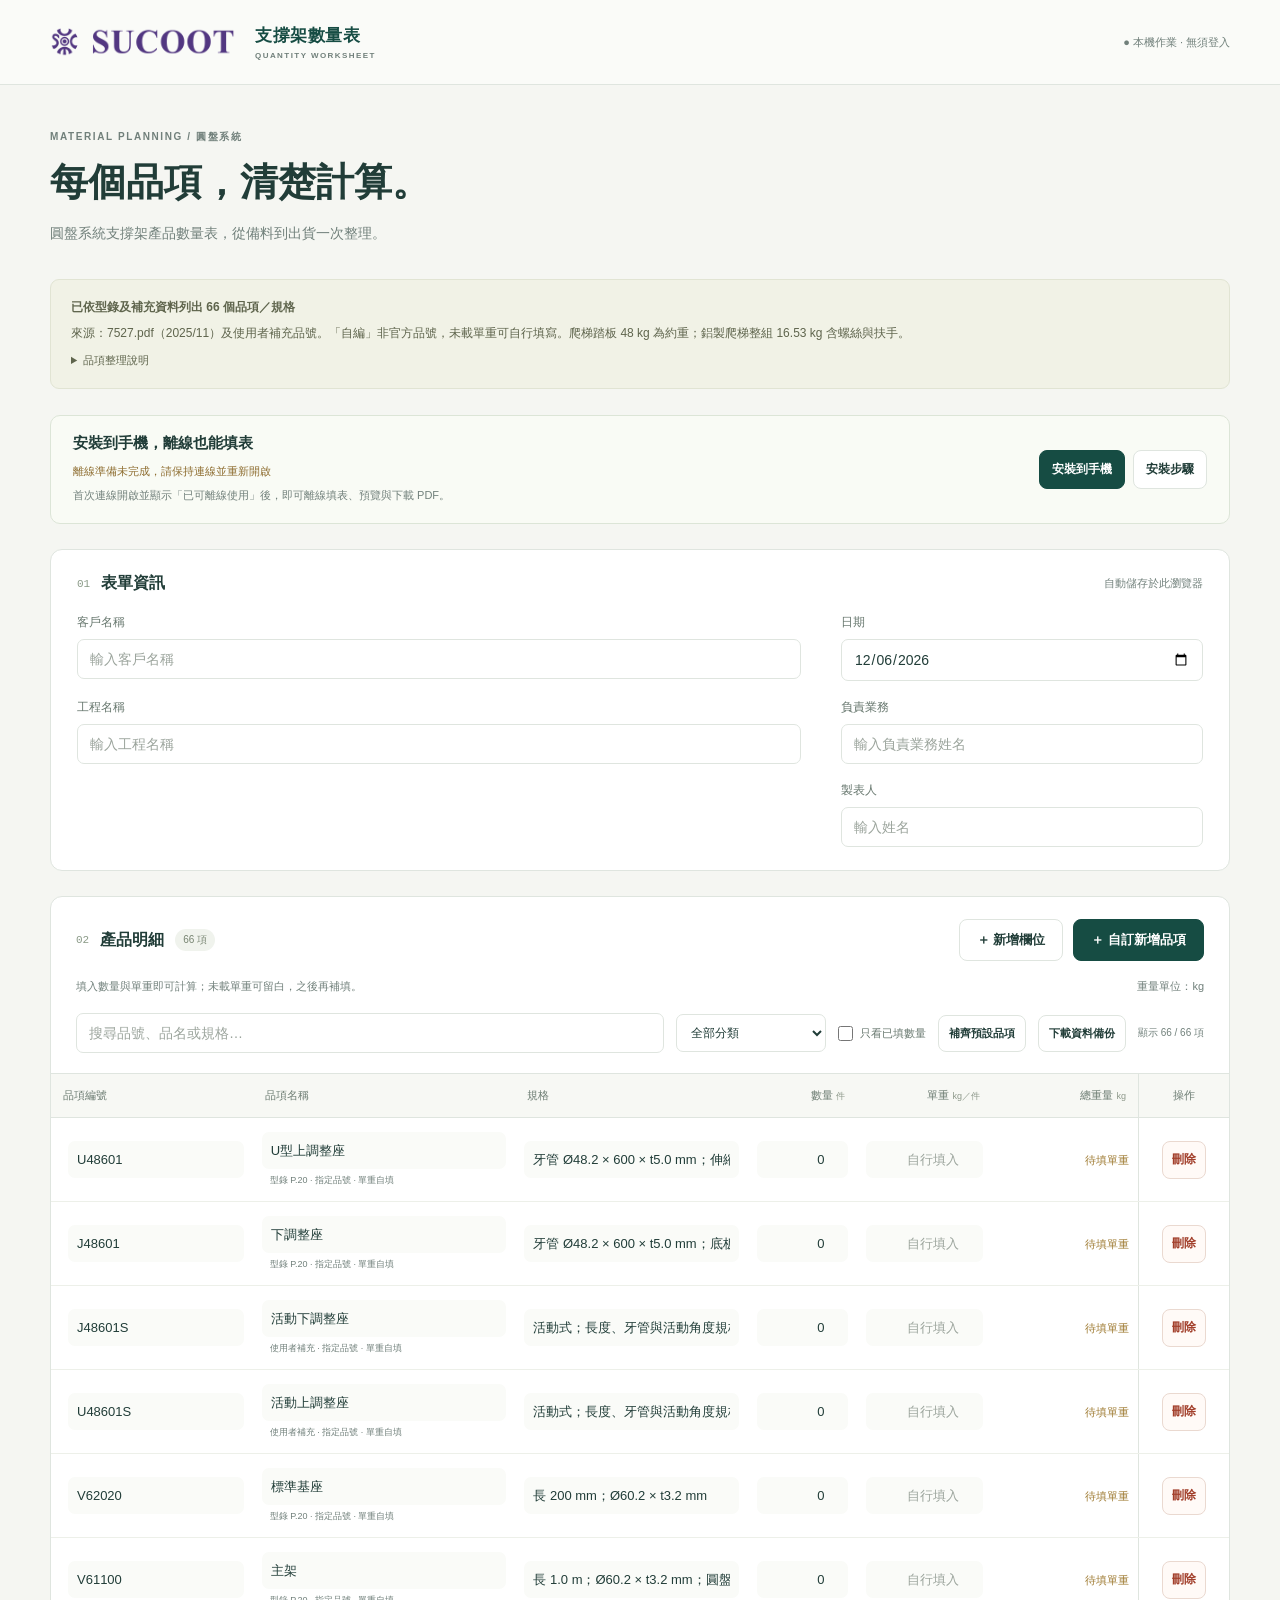
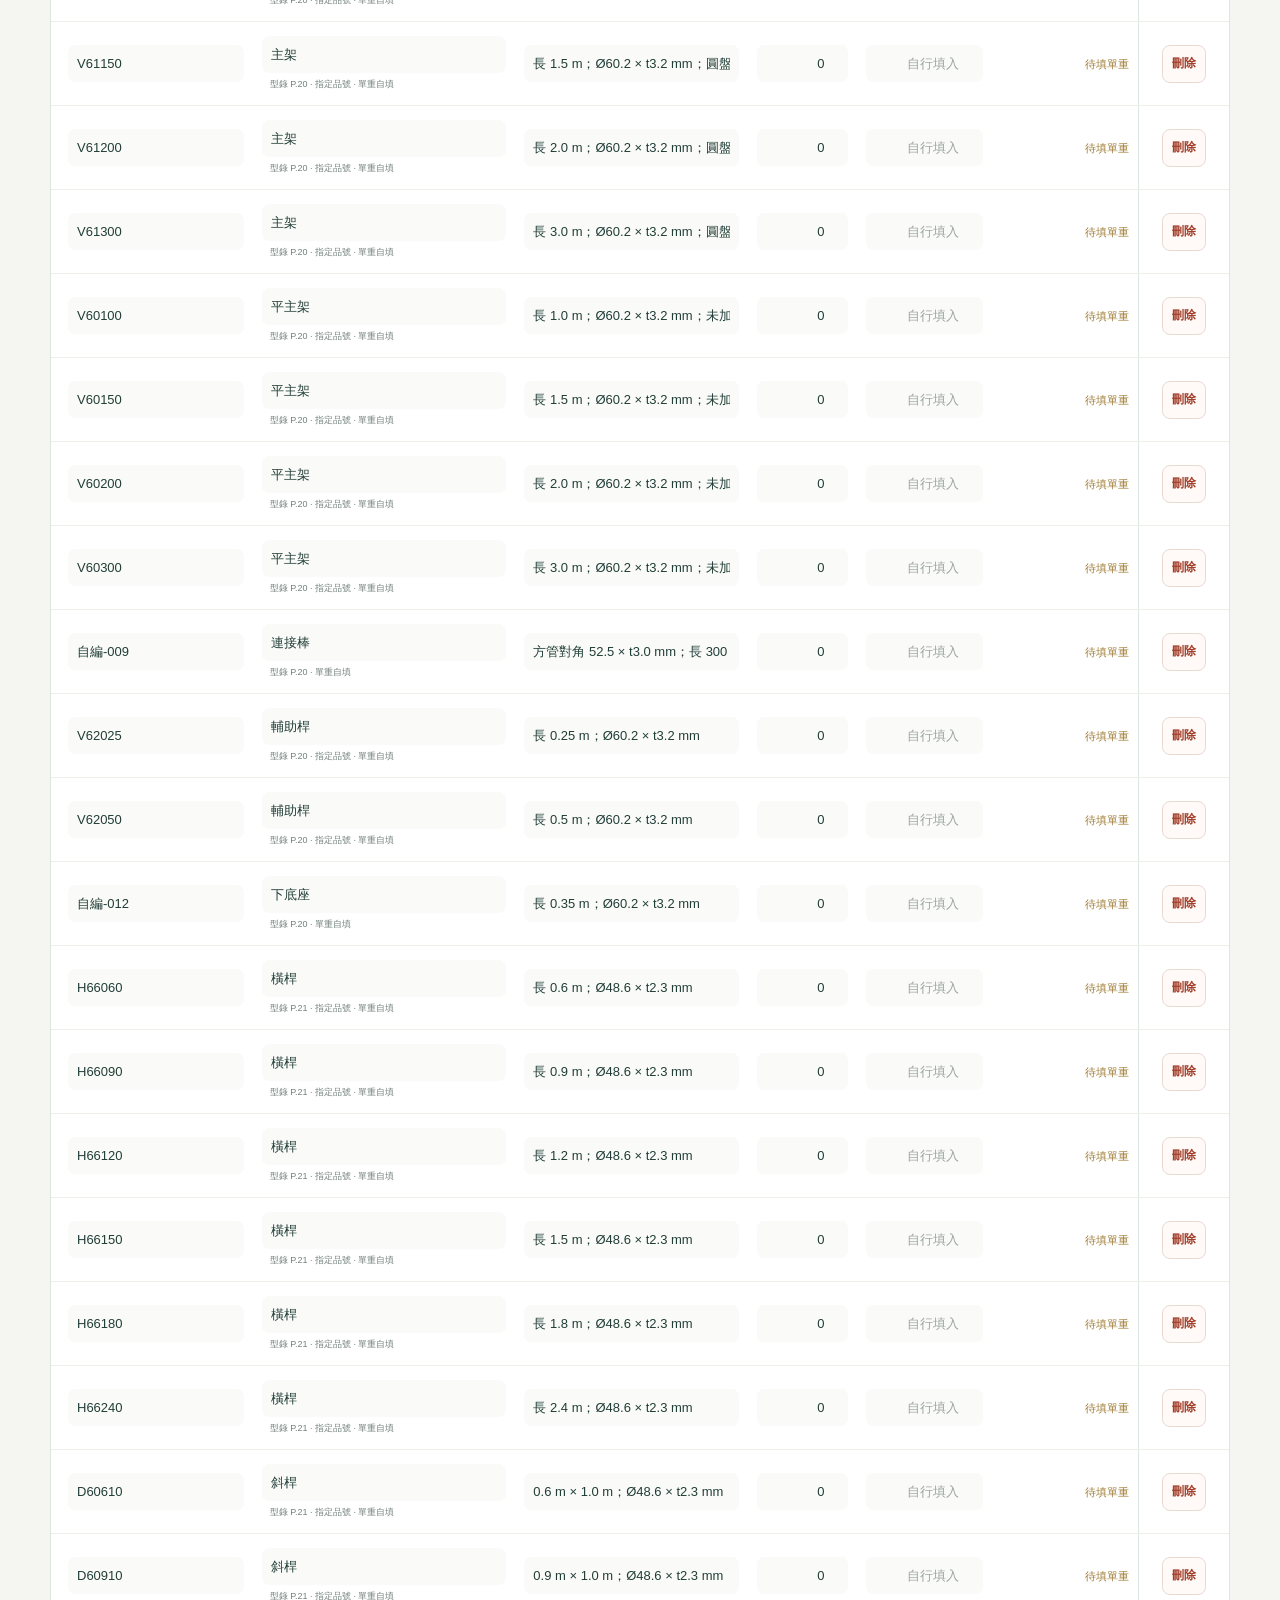
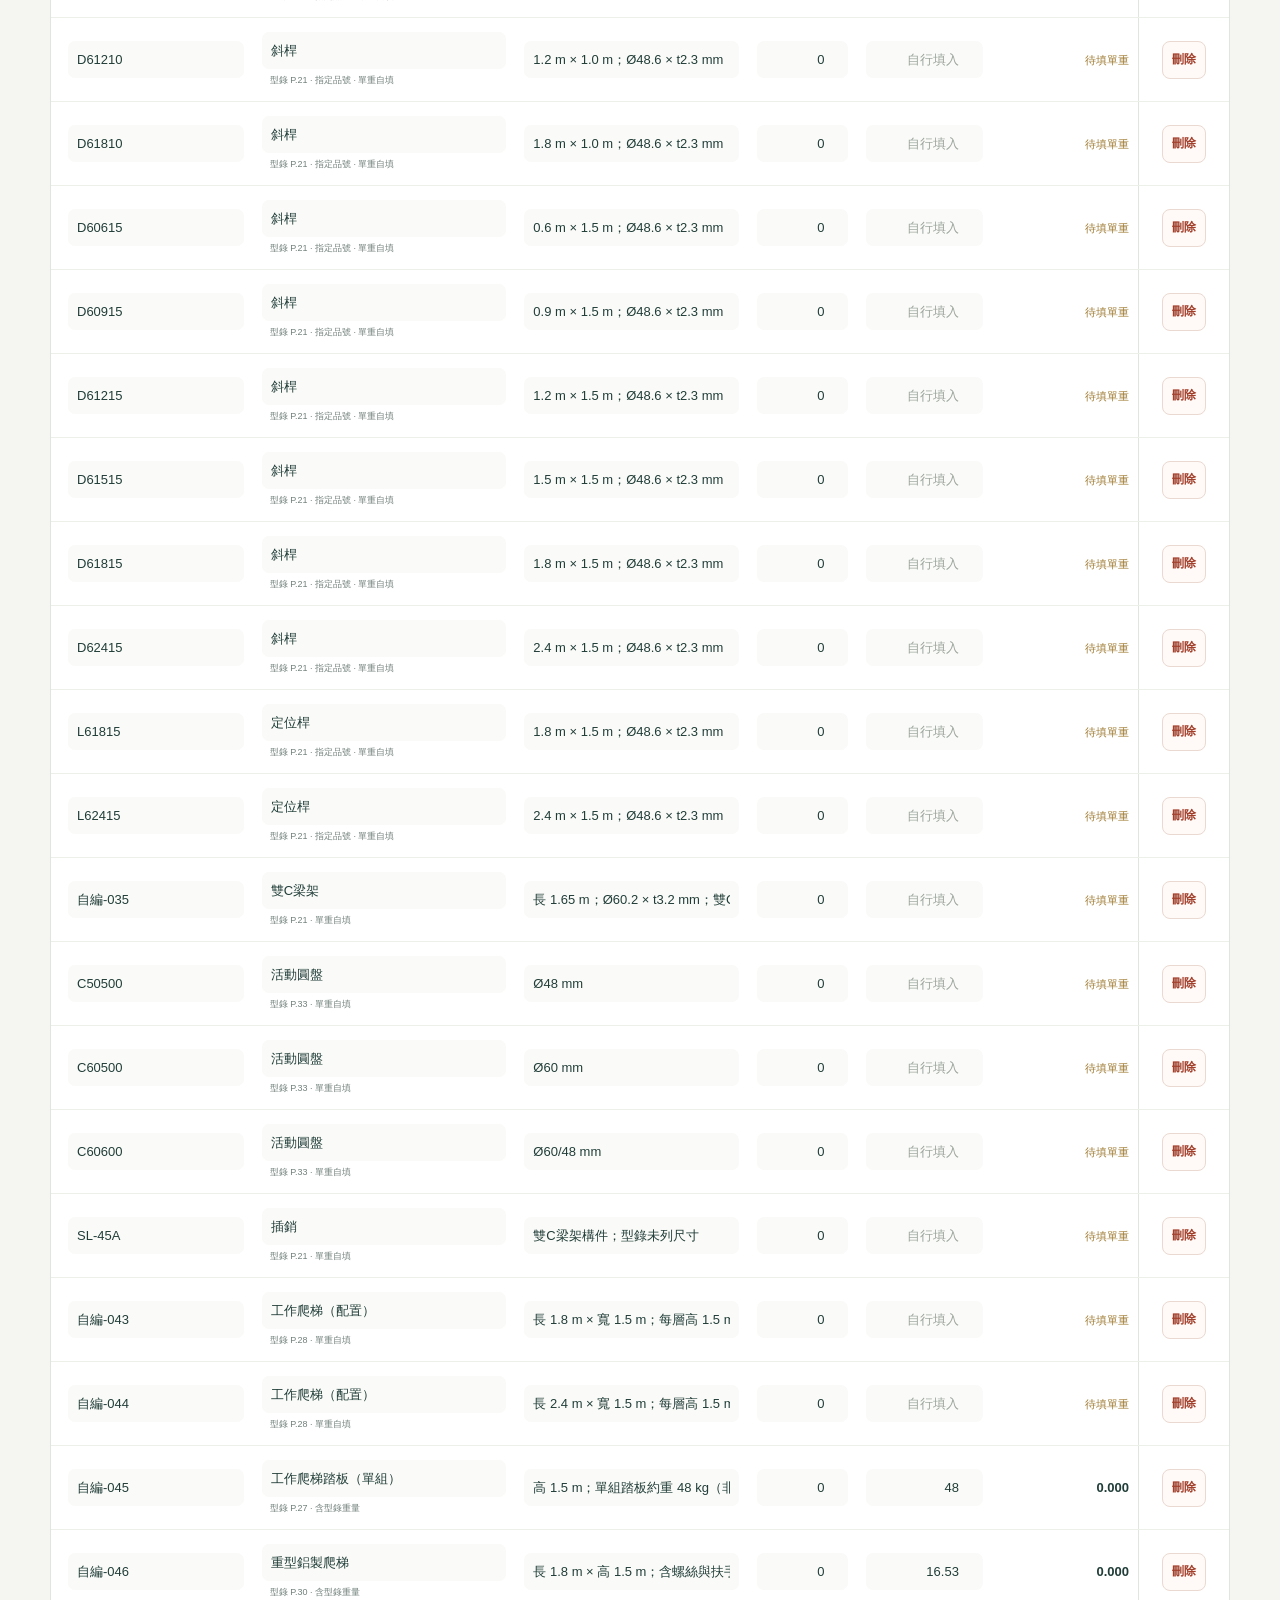
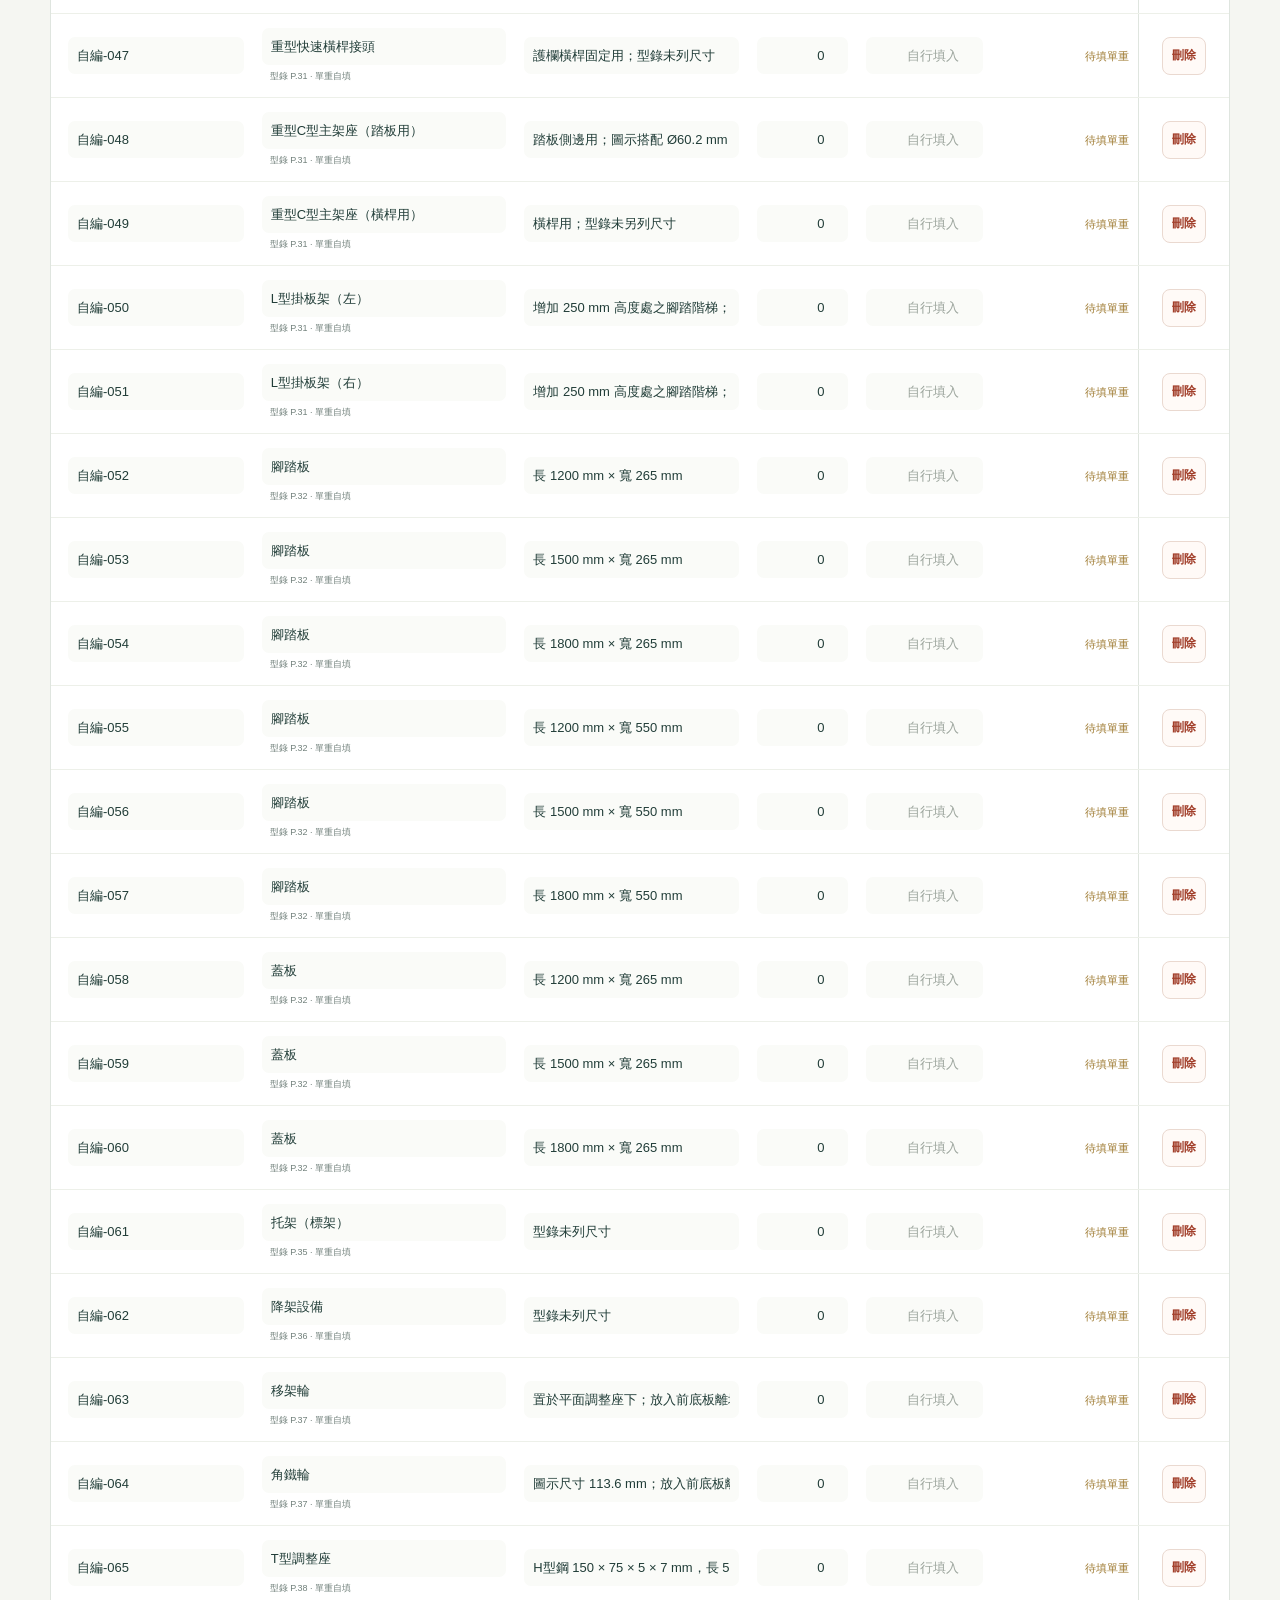
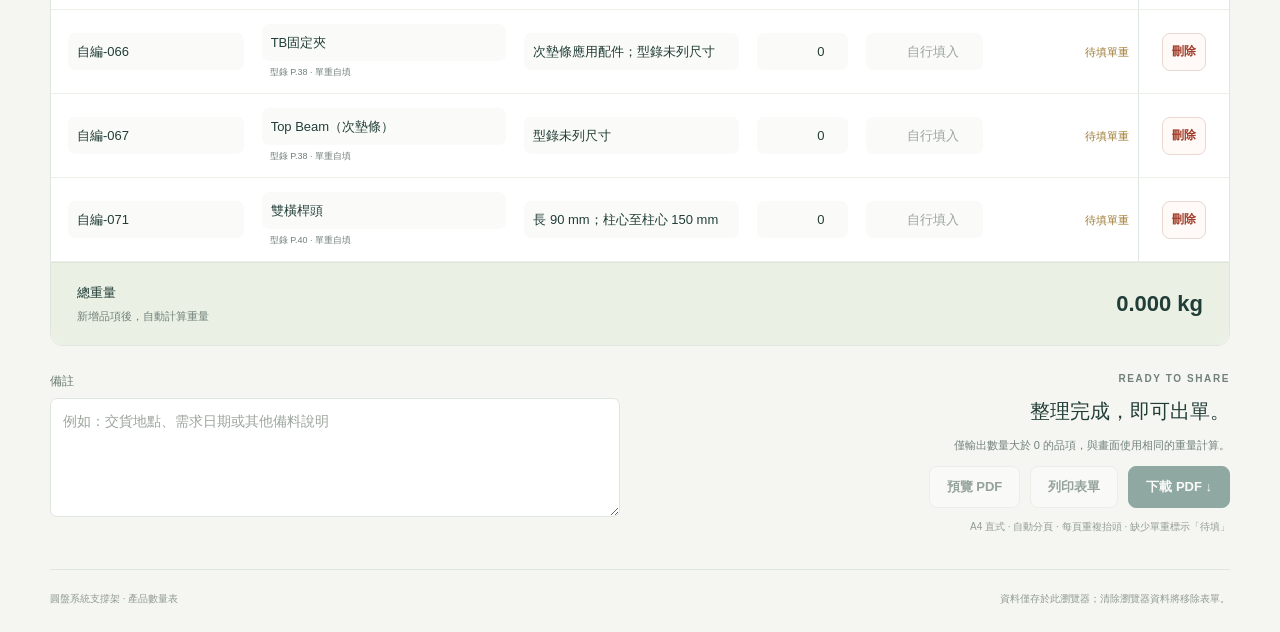
==== commit 58b20304: "Add installable PWA with offline worksheet and PDF support" ====
--- a/index.html
+++ b/index.html
@@ -3,6 +3,14 @@
 <head>
   <meta charset="utf-8"><meta name="viewport" content="width=device-width, initial-scale=1">
   <meta name="theme-color" content="#164c43"><title>圓盤系統支撐架｜產品數量表</title>
+  <!-- PWA_START -->
+  <link rel="manifest" href="manifest.webmanifest">
+  <link rel="apple-touch-icon" href="assets/pwa/apple-touch-icon.png">
+  <meta name="apple-mobile-web-app-capable" content="yes">
+  <meta name="apple-mobile-web-app-title" content="實固數量表">
+  <meta name="apple-mobile-web-app-status-bar-style" content="default">
+  <script src="pwa.js" defer></script>
+  <!-- PWA_END -->
   <link rel="stylesheet" href="styles.css">
   <script src="catalog.js" defer></script><script src="pdf.js" defer></script><script src="app.js" defer></script>
 </head>
@@ -11,6 +19,9 @@
 <main>
   <section class="intro"><p class="eyebrow">MATERIAL PLANNING / 圓盤系統</p><h1>每個品項，清楚計算。</h1><p>圓盤系統支撐架產品數量表，從備料到出貨一次整理。</p></section>
   <aside class="source-note"><strong>已依型錄及補充資料列出 66 個品項／規格</strong><p>來源：7527.pdf（2025/11）及使用者補充品號。「自編」非官方品號，未載單重可自行填寫。爬梯踏板 48 kg 為約重；鋁製爬梯整組 16.53 kg 含螺絲與扶手。</p><details><summary>品項整理說明</summary><p>定位桿僅列 L61815、L62415；主架、平主架及橫桿依長度分列。斜桿 D6 編碼先橫向、後高度。型錄未提供的尺寸與單重不推估。升級時移除的舊品項保留於本機資料備份。</p></details></aside>
+  <!-- PWA_START -->
+  <section class="pwa-panel" aria-label="手機安裝與離線使用"><div><h2>安裝到手機，離線也能填表</h2><span id="pwaStatus" role="status" data-ready="false">正在準備離線使用…</span><p>首次連線開啟並顯示「已可離線使用」後，即可離線填表、預覽與下載 PDF。</p></div><div class="pwa-actions"><button id="installApp" class="primary" type="button">安裝到手機</button><button id="installHelp" type="button">安裝步驟</button><button id="updateApp" type="button" hidden>更新並重新開啟</button></div></section>
+  <!-- PWA_END -->
   <section class="card project"><div class="section-label"><span>01</span><h2>表單資訊</h2><span id="saveState" role="status">自動儲存於此瀏覽器</span></div><div class="info-grid">
     <label>客戶名稱<input id="customer" maxlength="60" placeholder="輸入客戶名稱"></label><label>日期<input id="date" type="date"></label>
     <label>工程名稱<input id="project" maxlength="60" placeholder="輸入工程名稱"></label><label>負責業務<input id="salesperson" maxlength="30" placeholder="輸入負責業務姓名"></label>
@@ -27,6 +38,9 @@
   <section class="bottom-grid"><label>備註<textarea id="notes" rows="4" maxlength="500" placeholder="例如：交貨地點、需求日期或其他備料說明"></textarea></label><div class="export-panel"><p class="eyebrow">READY TO SHARE</p><h2>整理完成，即可出單。</h2><p>僅輸出數量大於 0 的品項，與畫面使用相同的重量計算。</p><div class="export-buttons"><button id="preview" disabled>預覽 PDF</button><button id="print" disabled>列印表單</button><button id="pdf" class="primary" disabled>下載 PDF ↓</button></div><small id="exportHint"></small></div></section>
   <footer><span>圓盤系統支撐架 · 產品數量表</span><span>資料僅存於此瀏覽器；清除瀏覽器資料將移除表單。</span></footer>
 </main>
+<!-- PWA_START -->
+<dialog id="installDialog" aria-labelledby="installTitle"><h2 id="installTitle">安裝到手機</h2><ol><li><strong>Android：</strong>用 Chrome 開啟網站，按「安裝到手機」；也可從瀏覽器選單選「安裝應用程式」或「新增至主畫面」。</li><li><strong>iPhone／iPad：</strong>用 Safari 開啟網站，按「分享」→「加入主畫面」→「新增」。</li><li>從主畫面開啟 App，先連線一次，等顯示「已可離線使用」後即可離線使用。</li></ol><p>資料保存在這個裝置。既有瀏覽器資料與主畫面 App 不一定共用；可先下載資料備份。列印仍由手機的列印功能處理。</p><div class="dialog-actions"><button id="closeInstall" class="primary" type="button">知道了</button></div></dialog>
+<!-- PWA_END -->
 <dialog id="columnDialog" aria-labelledby="columnTitle"><form id="columnForm"><h2 id="columnTitle">新增自訂欄位</h2><p>例如：備註、使用位置、批號。最多新增 6 個文字欄位，會同步儲存及輸出至 PDF、列印版。</p><label>欄位名稱<input id="columnName" maxlength="20" placeholder="例如：使用位置" autocomplete="off"></label><p id="columnError" role="alert"></p><div class="dialog-actions"><button id="cancelColumn" type="button">取消</button><button class="primary" type="submit">新增欄位</button></div></form></dialog>
 <dialog id="pdfPreview" aria-labelledby="previewTitle"><div class="preview-toolbar"><div><h2 id="previewTitle">PDF 預覽</h2><p id="previewStatus" role="status"></p></div><div class="preview-controls"><label>縮放<select id="previewZoom"><option value="fit">符合寬度</option><option value="100">100%</option><option value="150">150%</option></select></label><button id="closePreview" type="button">關閉</button></div></div><div id="previewPages" aria-busy="false"></div><div class="preview-footer"><span>預覽與下載 PDF 使用相同頁面；每頁重複抬頭資訊。</span><div><button id="backToEdit" type="button">返回編輯</button><button id="previewDownload" type="button" class="primary" disabled>下載此 PDF</button></div></div></dialog>
 <style id="printPageStyle" media="print"></style><div id="printArea"></div><div id="toast" role="status" hidden></div>
--- a/styles.css
+++ b/styles.css
@@ -5,3 +5,5 @@
 @page{size:A4 portrait;margin:15mm 12mm}@media print{body{background:white;color:#111}.topbar,main,dialog,#toast{display:none!important}#printArea{display:block;font-size:10pt}.report-logo{display:block;width:45mm;height:auto;margin-bottom:4mm}.print-heading{font-size:19pt;line-height:1.3;margin:0 0 7mm}.print-meta{display:grid;grid-template-columns:minmax(0,2fr) minmax(0,1fr);gap:3mm 8mm;font-size:10pt}.print-meta span{min-width:0;overflow-wrap:anywhere}.print-table{width:100%;table-layout:fixed;border-collapse:collapse}.print-table th,.print-table td{border:1px solid #bbb;padding:3mm 2mm;overflow-wrap:anywhere;font-size:9pt}.print-table th{text-align:left;background:#edf1e9!important;print-color-adjust:exact}.print-table th.number{text-align:right}.print-table th:first-child{width:14%}.print-table th:nth-child(2),.print-table th:nth-child(3){width:23%}.print-table th:nth-child(4){width:10%}.print-table th:nth-child(5){width:14%}.print-table th:nth-child(6){width:16%}.print-table.with-custom-columns th{width:auto!important;font-size:8pt}.print-table.with-custom-columns td{font-size:8pt}.print-table thead{display:table-header-group}.print-table tr{break-inside:avoid}.print-report-header>td{border:0;padding:0 0 5mm}.print-end{display:table-row-group}.print-end>tr>td{border:0;padding:0}.print-summary{border-top:2px solid #333;margin-top:5mm;padding-top:4mm;line-height:1.8}.print-notes{white-space:pre-wrap;overflow-wrap:anywhere;line-height:1.7;margin-top:6mm}.print-caption{color:#666;font-size:8pt;margin-top:6mm}}
 
 .info-grid .author-field{grid-column:2}@media print{.print-meta .author-meta{grid-column:2}}
+
+.pwa-panel{display:flex;align-items:center;justify-content:space-between;gap:20px;border:1px solid #dce5d7;border-radius:10px;background:#f9fbf5;padding:18px 22px;margin-bottom:25px}.pwa-panel h2{font-size:15px;margin:0 0 8px}.pwa-panel p{font-size:11px;color:var(--muted);line-height:1.8;margin:7px 0 0}#pwaStatus{font-size:11px;color:#8e6d30}#pwaStatus[data-ready="true"]{color:#28714b}.pwa-actions{display:flex;gap:8px;flex-wrap:wrap;justify-content:flex-end;flex-shrink:0}.pwa-actions button{font-size:12px;padding:10px 12px}#installDialog ol{padding-left:21px;font-size:13px;line-height:1.9}#installDialog li+li{margin-top:12px}@media(max-width:700px){.pwa-panel{padding:16px;flex-wrap:wrap;gap:14px}.pwa-actions{width:100%;justify-content:stretch}.pwa-actions button{flex:1}}
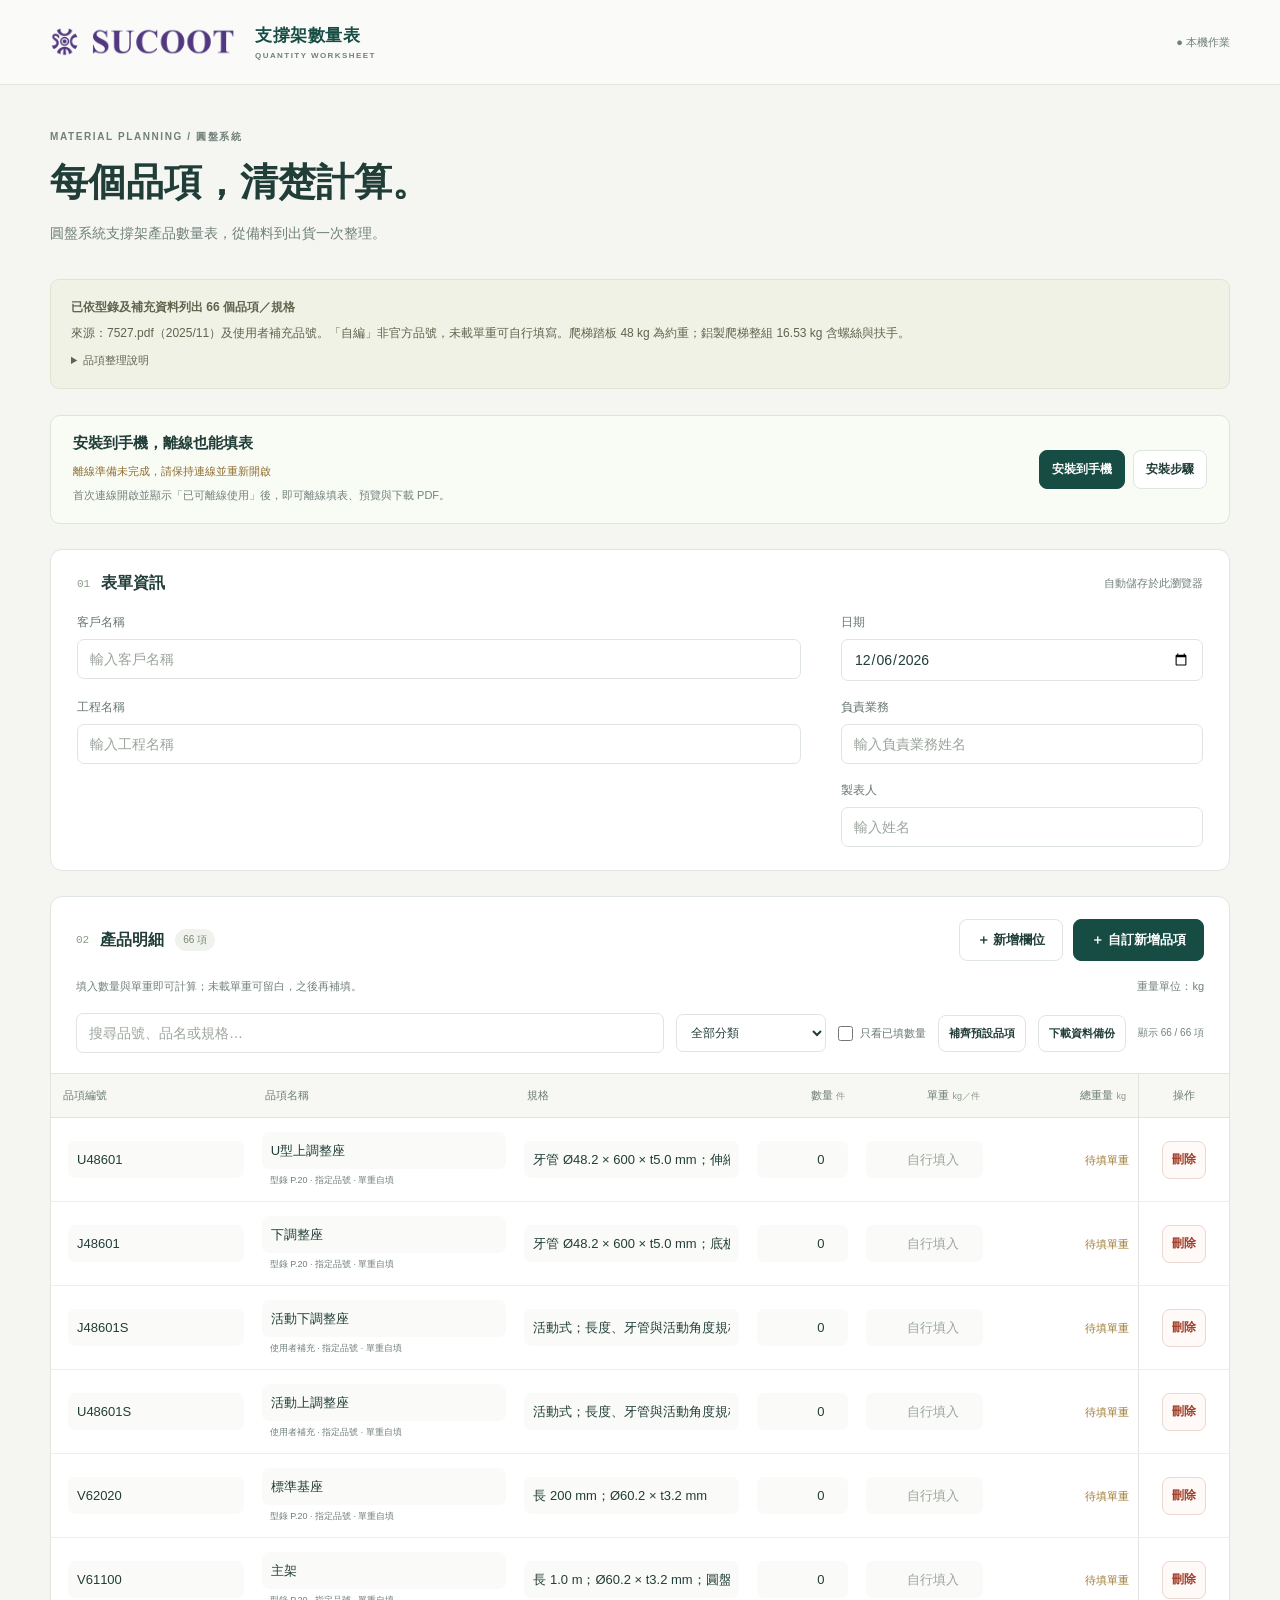
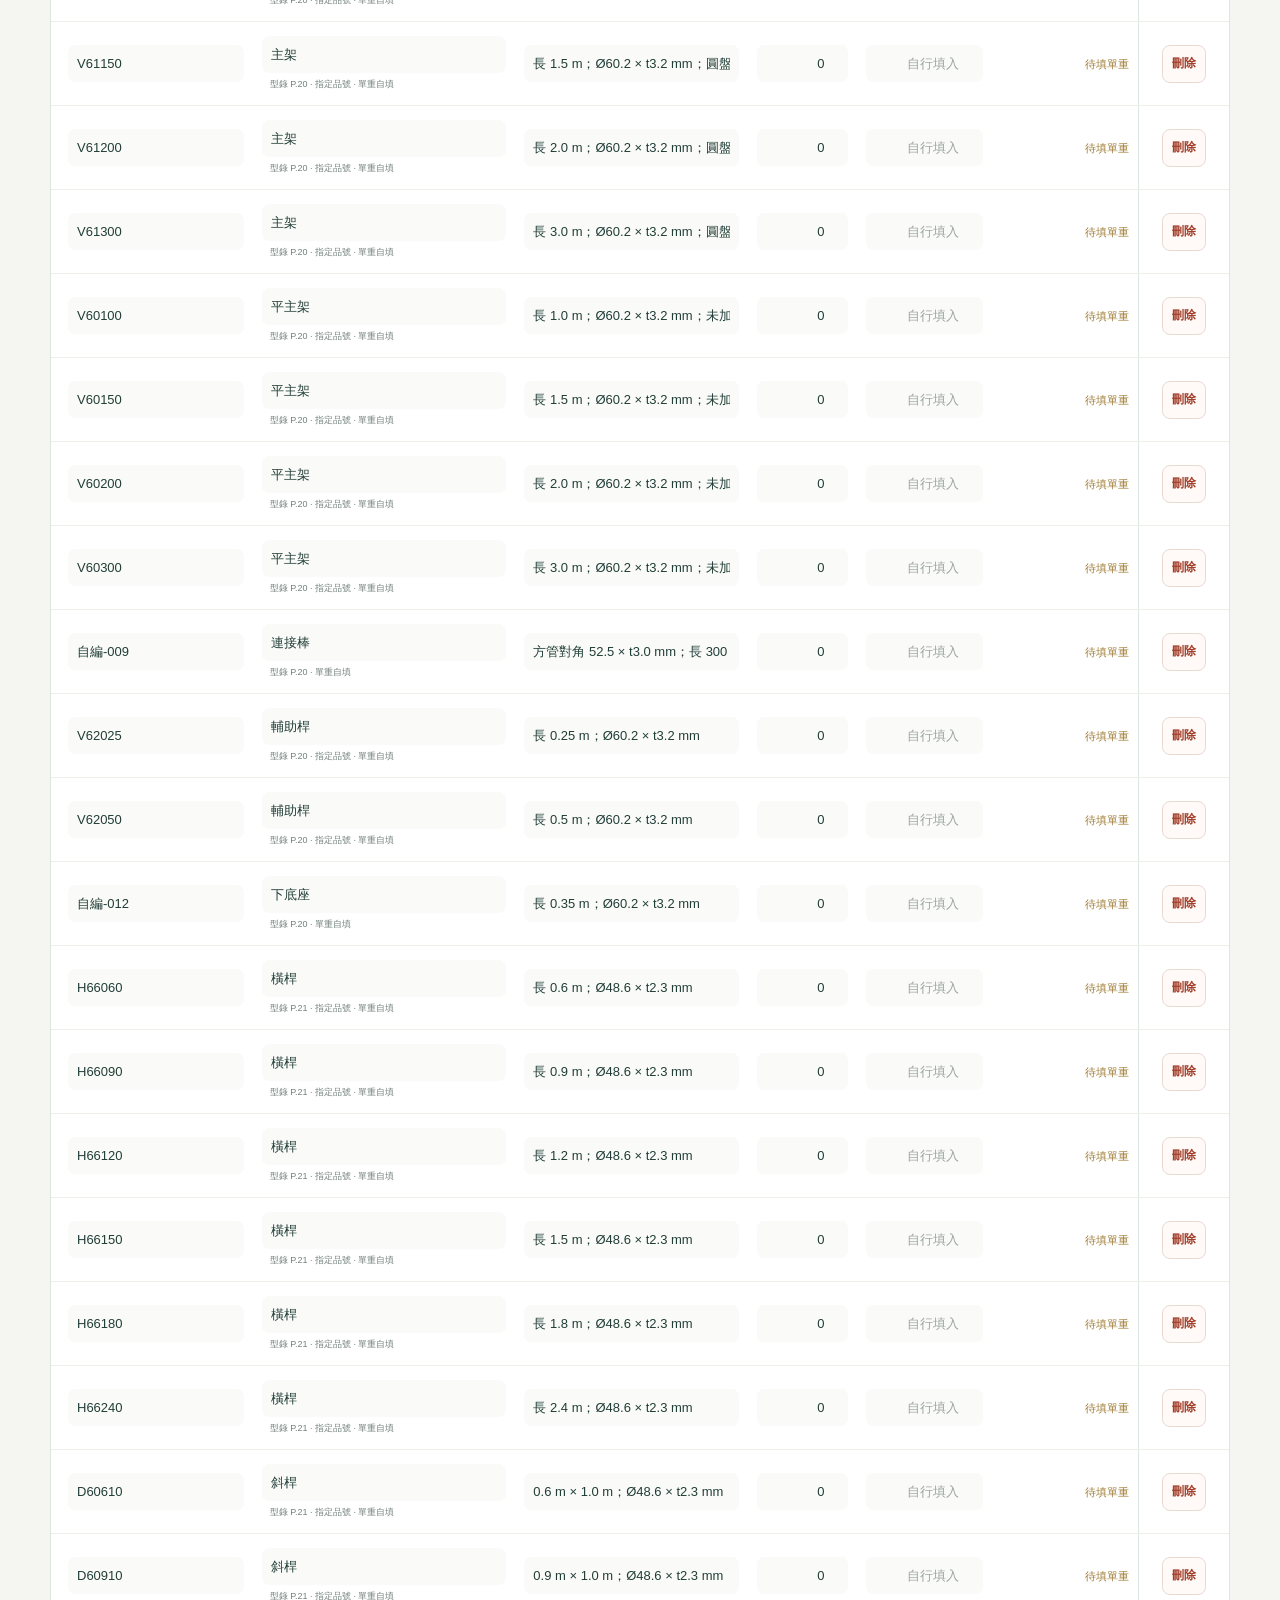
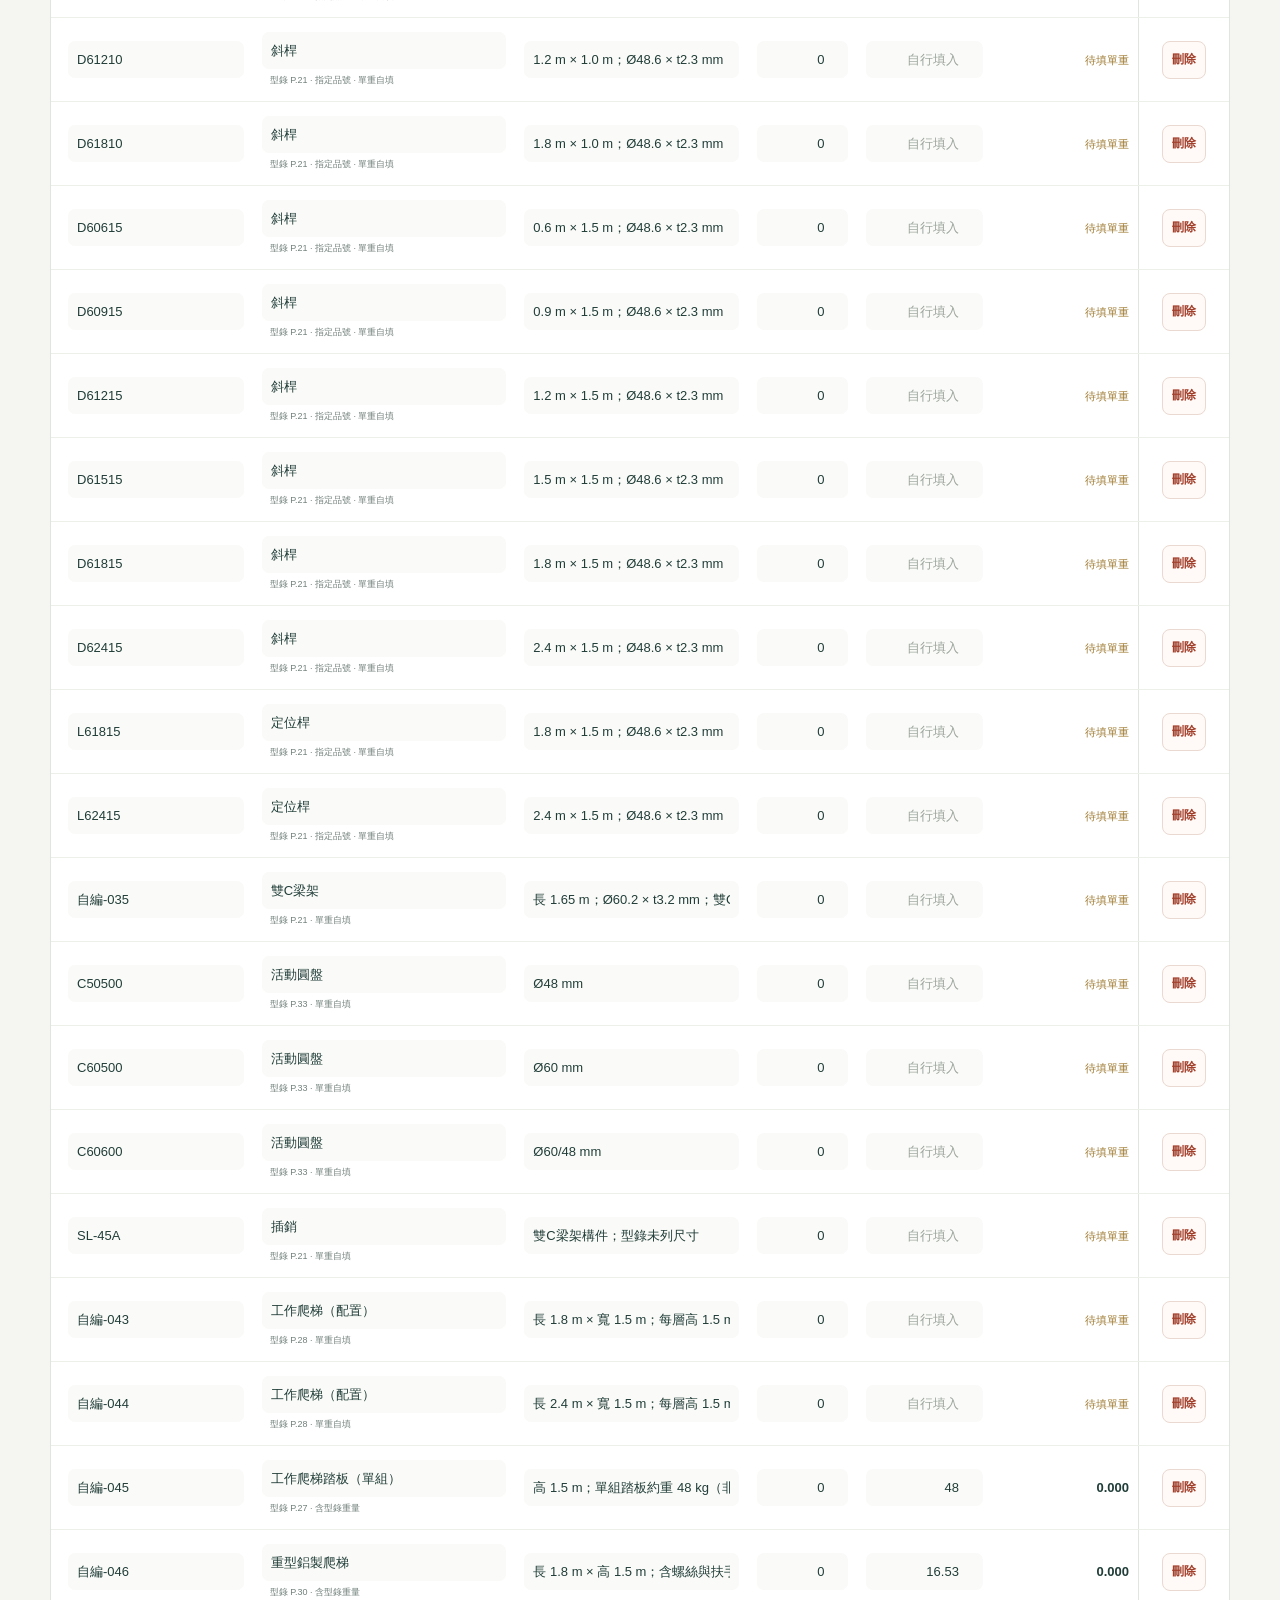
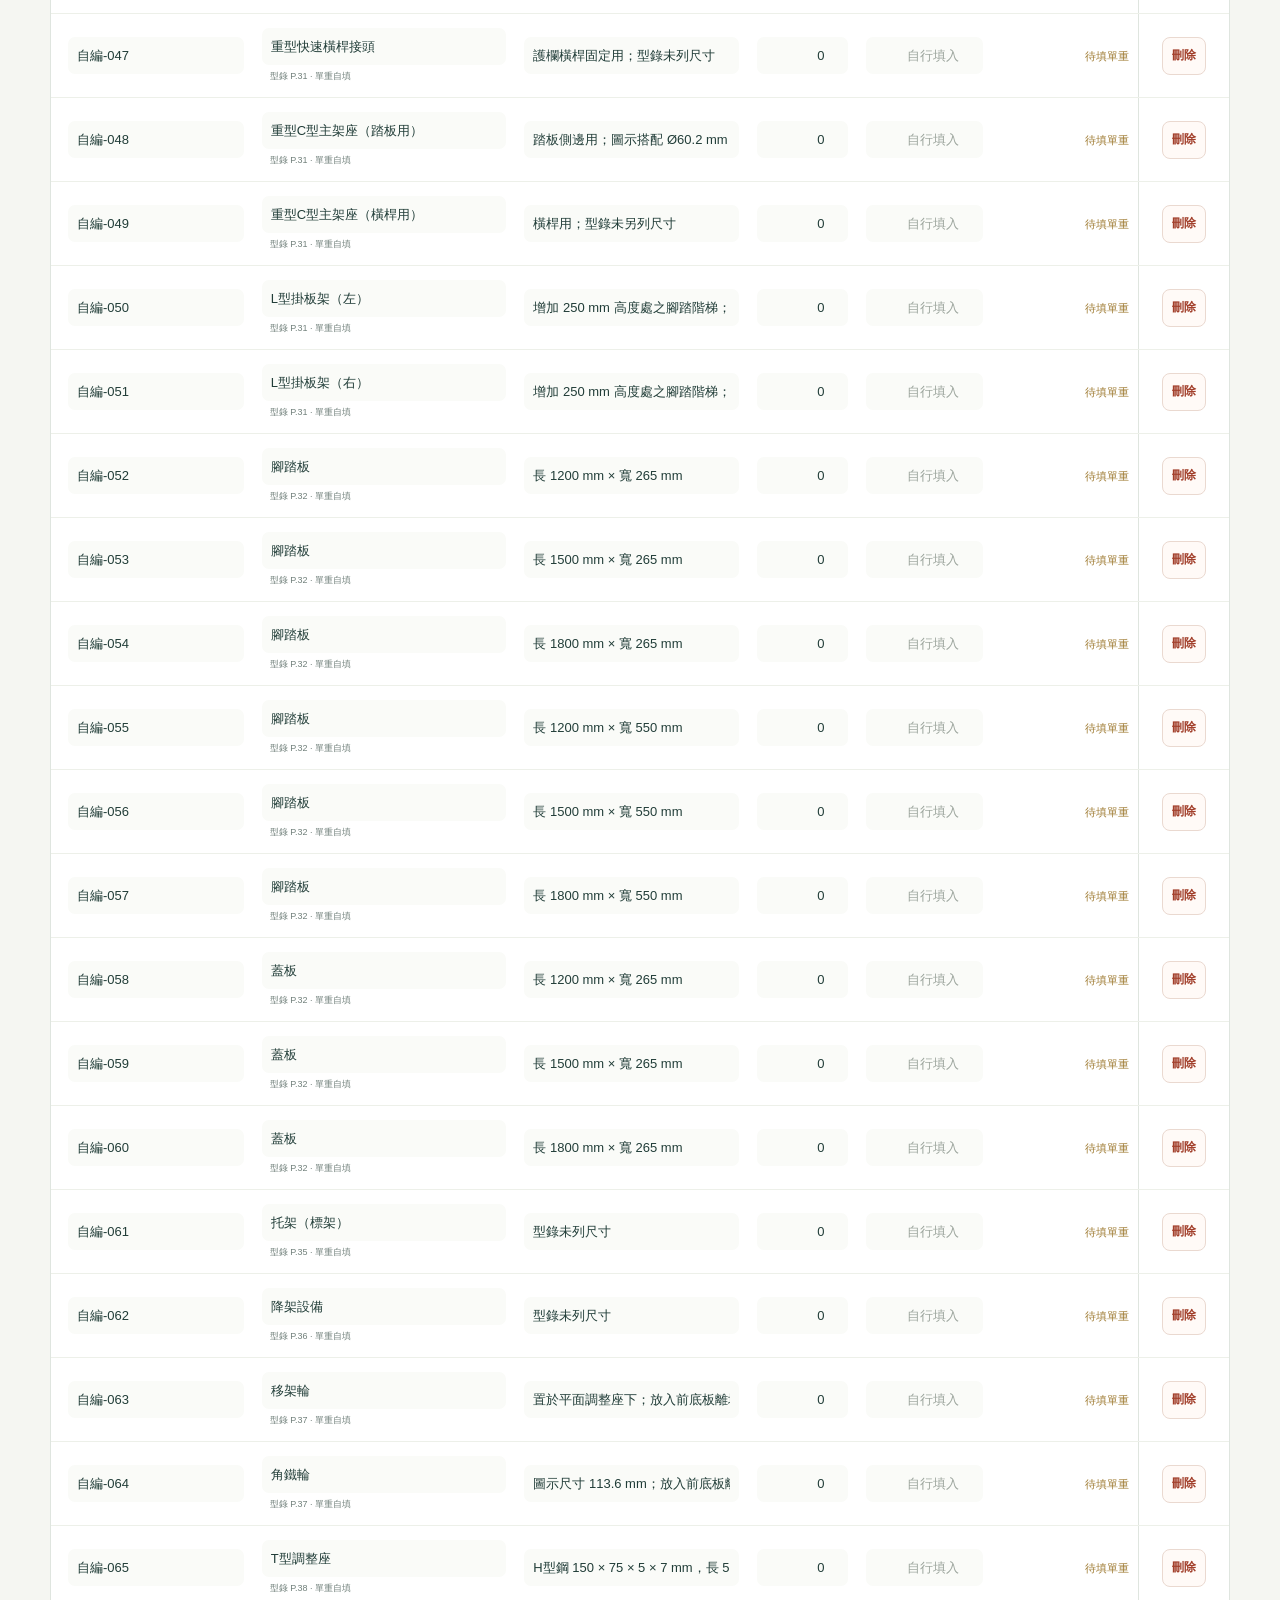
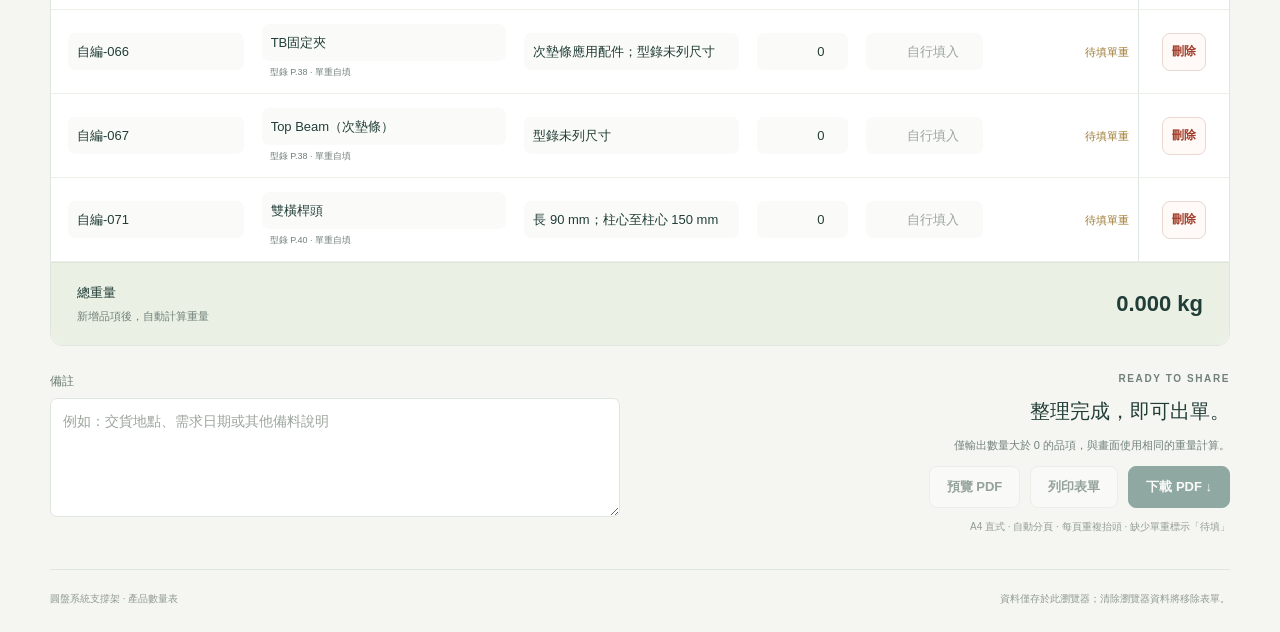
==== commit 669ad254: "Add configurable shared opening password and local setup page" ====
--- a/index.html
+++ b/index.html
@@ -1,5 +1,5 @@
 <!doctype html>
-<html lang="zh-Hant">
+<html lang="zh-Hant" data-locked="true">
 <head>
   <meta charset="utf-8"><meta name="viewport" content="width=device-width, initial-scale=1">
   <meta name="theme-color" content="#164c43"><title>圓盤系統支撐架｜產品數量表</title>
@@ -12,10 +12,12 @@
   <script src="pwa.js" defer></script>
   <!-- PWA_END -->
   <link rel="stylesheet" href="styles.css">
+  <script src="password-utils.js" defer></script><script src="access.js" defer></script>
   <script src="catalog.js" defer></script><script src="pdf.js" defer></script><script src="app.js" defer></script>
 </head>
 <body>
-<header class="topbar"><a class="brand" href="./"><img id="companyLogo" src="assets/sucoot-logo.png" width="206" height="33" alt="SUCOOT 實固股份有限公司"><span>支撐架數量表<small>QUANTITY WORKSHEET</small></span></a><span class="local-badge">● 本機作業 · 無須登入</span></header>
+<header class="topbar"><a class="brand" href="./"><img id="companyLogo" src="assets/sucoot-logo.png" width="206" height="33" alt="SUCOOT 實固股份有限公司"><span>支撐架數量表<small>QUANTITY WORKSHEET</small></span></a><div class="access-actions"><span class="local-badge">● 本機作業</span><button id="lockWorksheet" type="button" hidden>鎖定</button></div></header>
+<section id="authGate" class="auth-gate" role="dialog" aria-modal="true" aria-labelledby="authTitle"><div class="auth-card"><img src="assets/sucoot-logo.png" width="206" height="33" alt="SUCOOT 實固股份有限公司"><h1 id="authTitle">開啟數量表</h1><p id="accessStatus" role="status">正在讀取開啟設定…</p><form id="unlockForm"><label>共用開啟密碼<input id="openingPassword" type="password" maxlength="128" autocomplete="current-password" disabled required></label><p id="unlockError" role="alert"></p><button id="unlockButton" type="submit" class="primary" disabled>開啟數量表</button></form><small>忘記密碼請洽管理者。此功能為簡易防誤用限制，表單資料保存在本機。</small></div></section>
 <main>
   <section class="intro"><p class="eyebrow">MATERIAL PLANNING / 圓盤系統</p><h1>每個品項，清楚計算。</h1><p>圓盤系統支撐架產品數量表，從備料到出貨一次整理。</p></section>
   <aside class="source-note"><strong>已依型錄及補充資料列出 66 個品項／規格</strong><p>來源：7527.pdf（2025/11）及使用者補充品號。「自編」非官方品號，未載單重可自行填寫。爬梯踏板 48 kg 為約重；鋁製爬梯整組 16.53 kg 含螺絲與扶手。</p><details><summary>品項整理說明</summary><p>定位桿僅列 L61815、L62415；主架、平主架及橫桿依長度分列。斜桿 D6 編碼先橫向、後高度。型錄未提供的尺寸與單重不推估。升級時移除的舊品項保留於本機資料備份。</p></details></aside>
--- a/styles.css
+++ b/styles.css
@@ -7,3 +7,5 @@
 .info-grid .author-field{grid-column:2}@media print{.print-meta .author-meta{grid-column:2}}
 
 .pwa-panel{display:flex;align-items:center;justify-content:space-between;gap:20px;border:1px solid #dce5d7;border-radius:10px;background:#f9fbf5;padding:18px 22px;margin-bottom:25px}.pwa-panel h2{font-size:15px;margin:0 0 8px}.pwa-panel p{font-size:11px;color:var(--muted);line-height:1.8;margin:7px 0 0}#pwaStatus{font-size:11px;color:#8e6d30}#pwaStatus[data-ready="true"]{color:#28714b}.pwa-actions{display:flex;gap:8px;flex-wrap:wrap;justify-content:flex-end;flex-shrink:0}.pwa-actions button{font-size:12px;padding:10px 12px}#installDialog ol{padding-left:21px;font-size:13px;line-height:1.9}#installDialog li+li{margin-top:12px}@media(max-width:700px){.pwa-panel{padding:16px;flex-wrap:wrap;gap:14px}.pwa-actions{width:100%;justify-content:stretch}.pwa-actions button{flex:1}}
+
+html[data-locked="true"] body>header,html[data-locked="true"] main,html[data-locked="true"] #printArea{display:none!important}.auth-gate{position:fixed;inset:0;z-index:20;display:grid;place-items:center;background:#f5f6f2;padding:22px;overflow:auto}.auth-card{width:min(420px,100%);padding:28px;border:1px solid var(--line);border-radius:14px;background:white}.auth-card>img{width:206px;max-width:100%;height:auto;display:block;margin-bottom:24px}.auth-card h1{font-size:25px;margin-bottom:12px}.auth-card p{font-size:13px;line-height:1.7;color:var(--muted)}.auth-card small{display:block;font-size:11px;color:var(--muted);line-height:1.8;margin-top:20px}.auth-card button{width:100%}.access-actions{display:flex;align-items:center;gap:12px}#lockWorksheet{font-size:12px;padding:8px 12px}#unlockError,#setupError{color:var(--danger)}.password-setup{max-width:760px;padding-top:32px}.password-setup>.card{padding:28px}.password-setup h1{font-size:27px}.password-setup h2{font-size:18px;margin-top:28px}.password-setup p,.password-setup li{font-size:13px;line-height:1.9}.password-setup label{display:block;margin-top:16px}.password-setup button{margin-top:8px}@media(max-width:700px){html[data-password-enabled="true"] .local-badge{display:none}.auth-card{padding:23px}.password-setup>.card{padding:22px}}@media print{#authGate{display:none!important}html[data-locked="true"] #authGate{display:block!important;position:static}.auth-card #unlockForm,.auth-card small{display:none!important}}
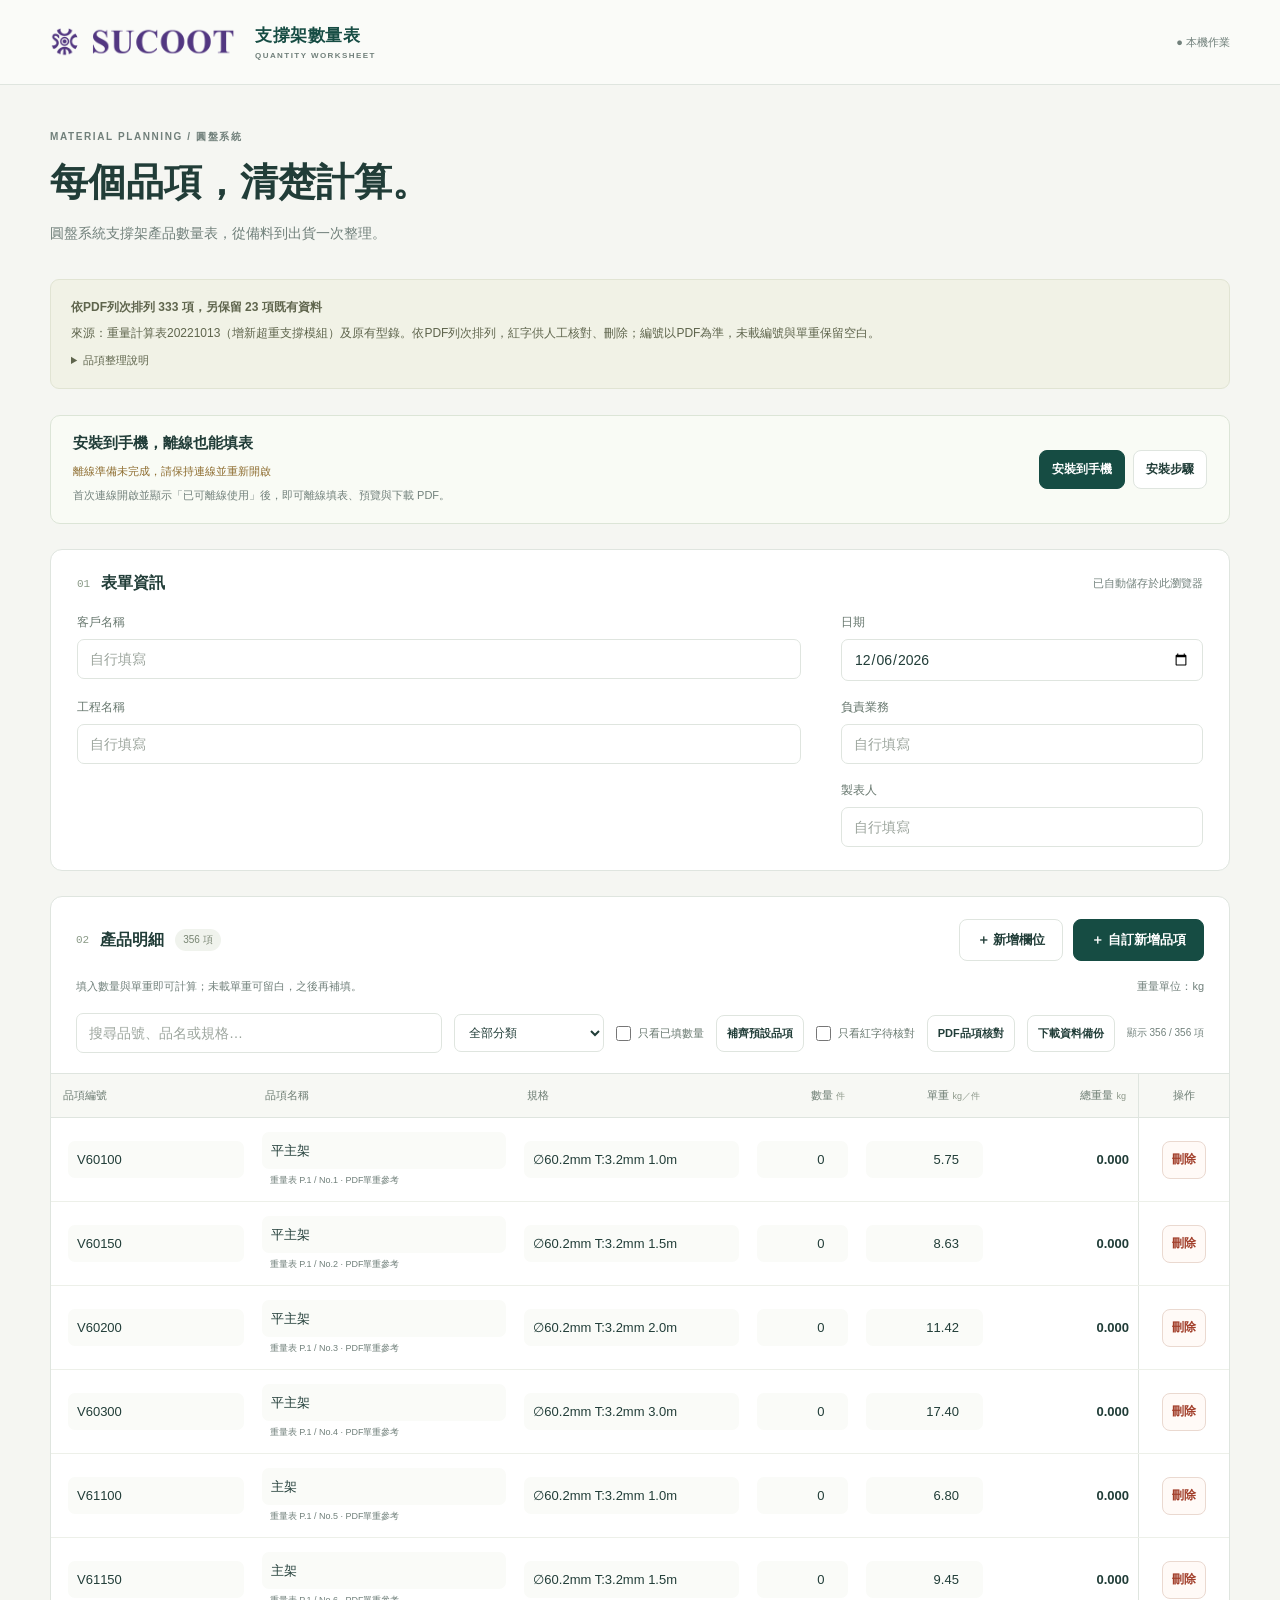
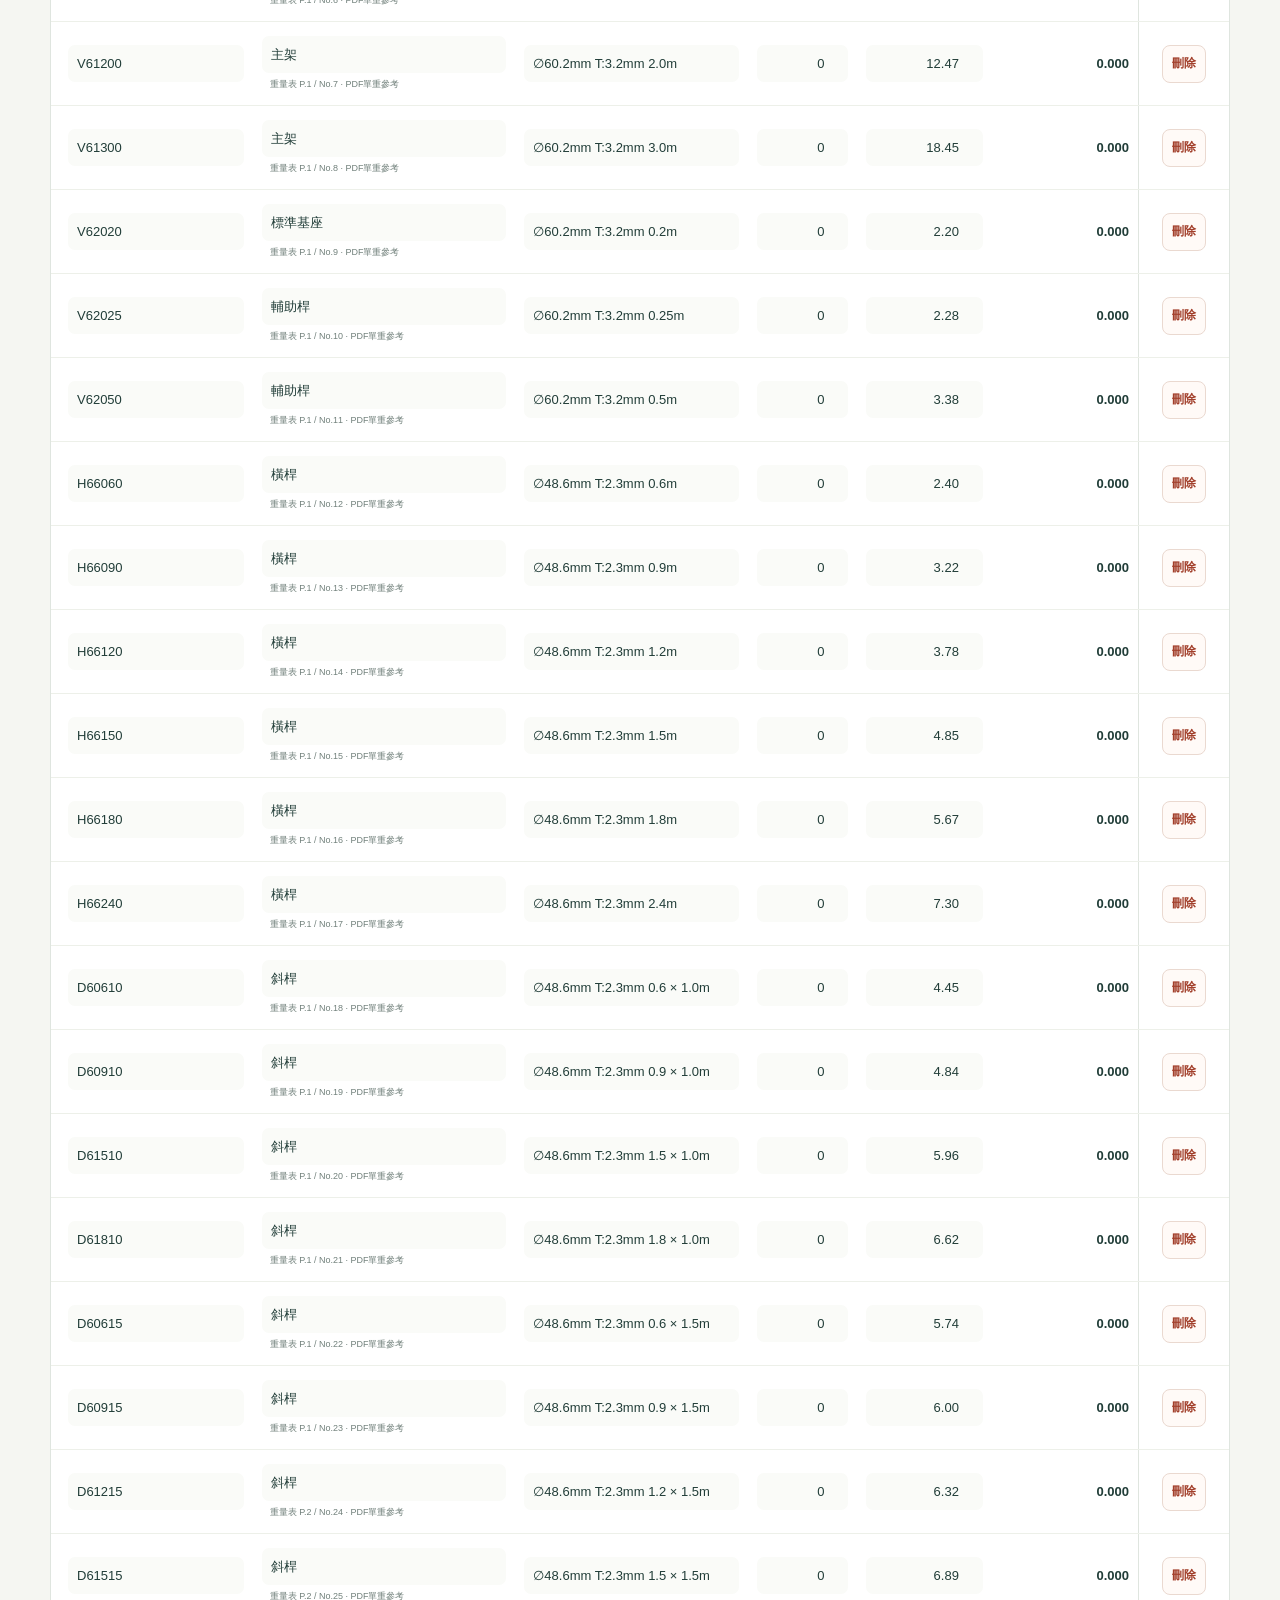
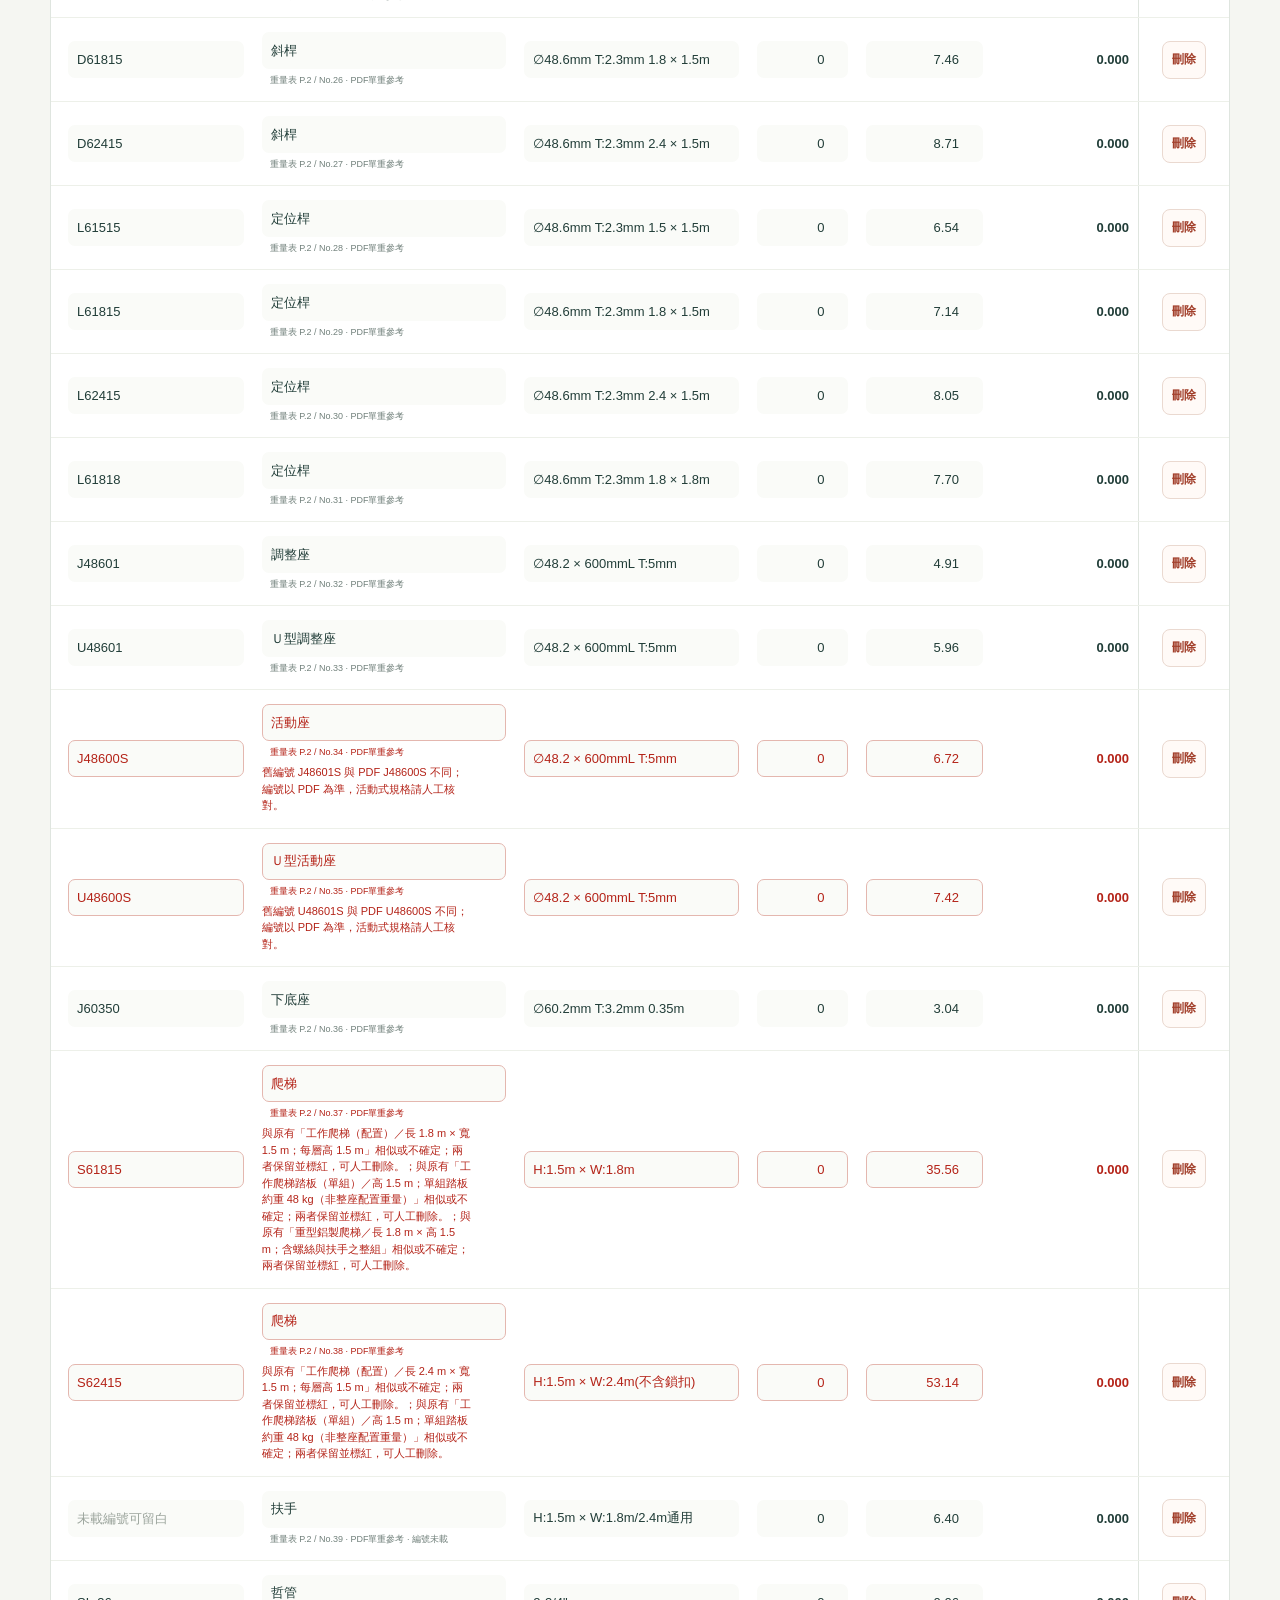
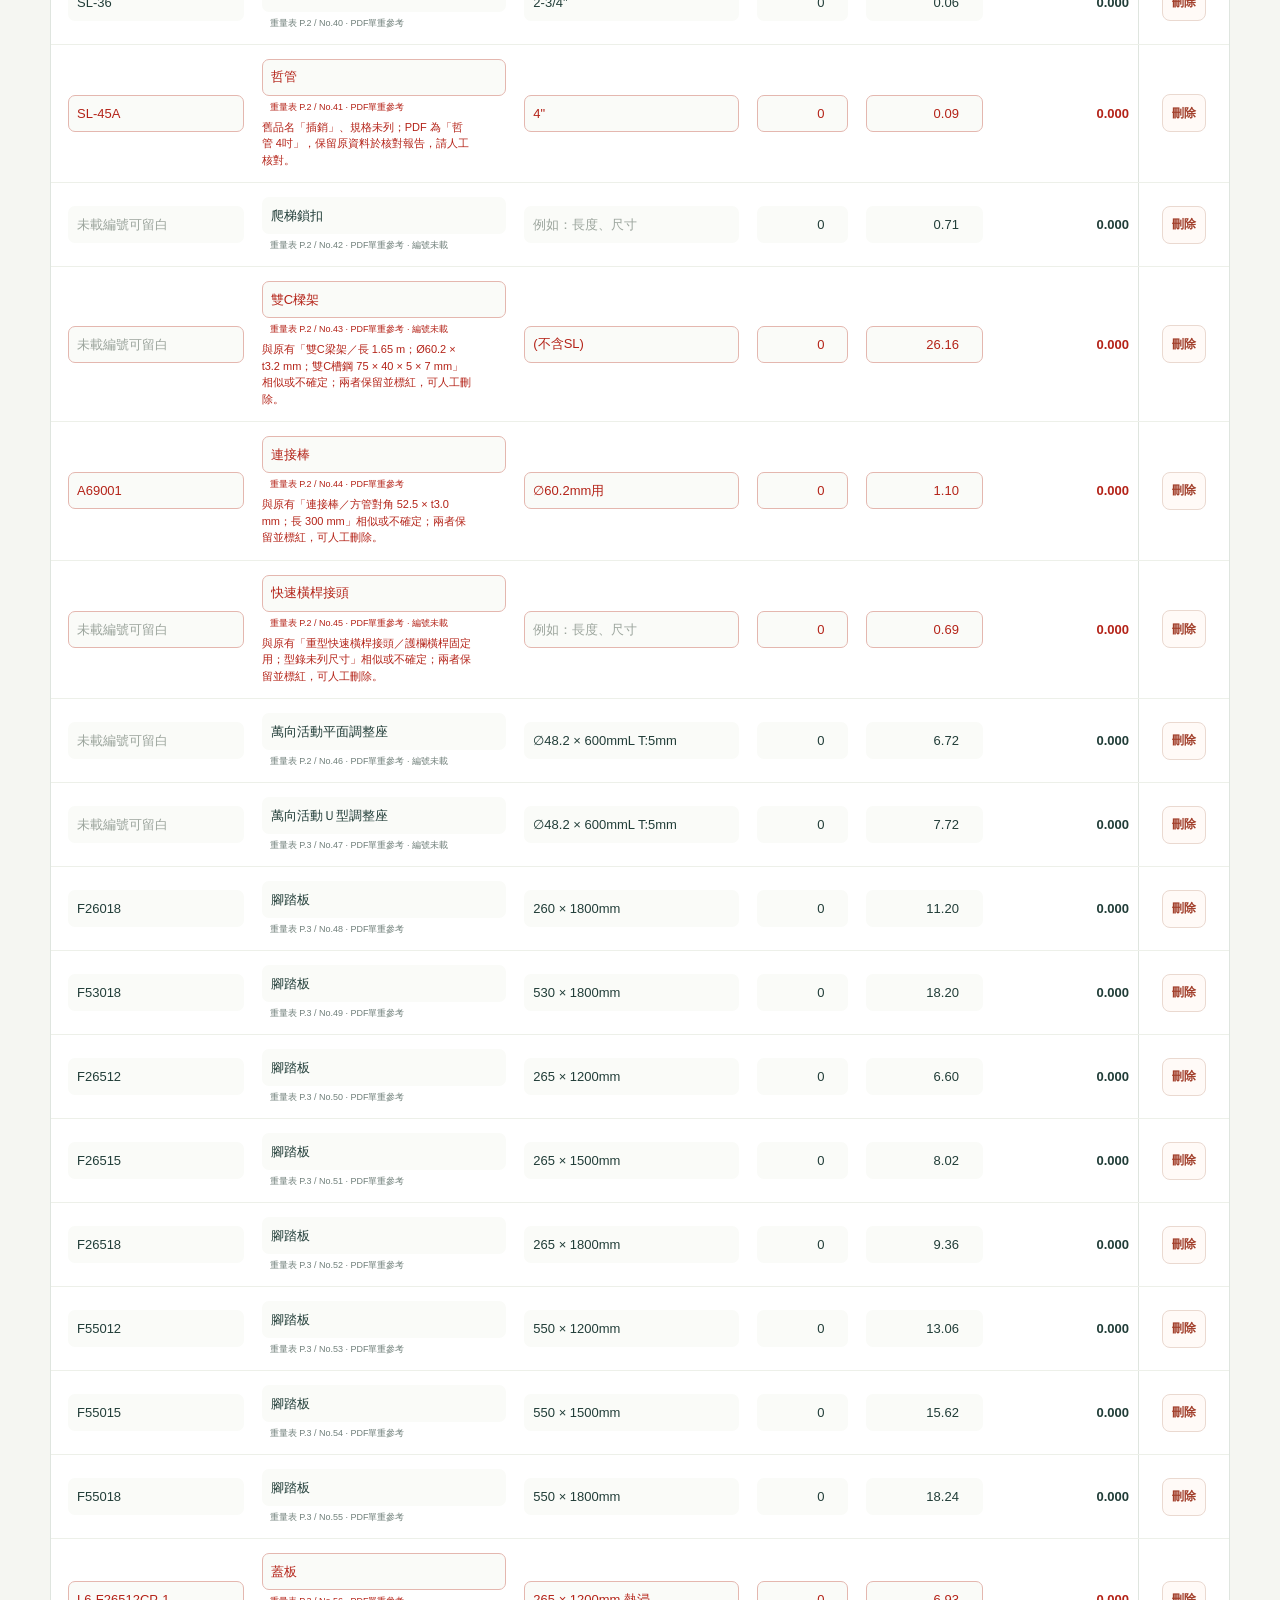
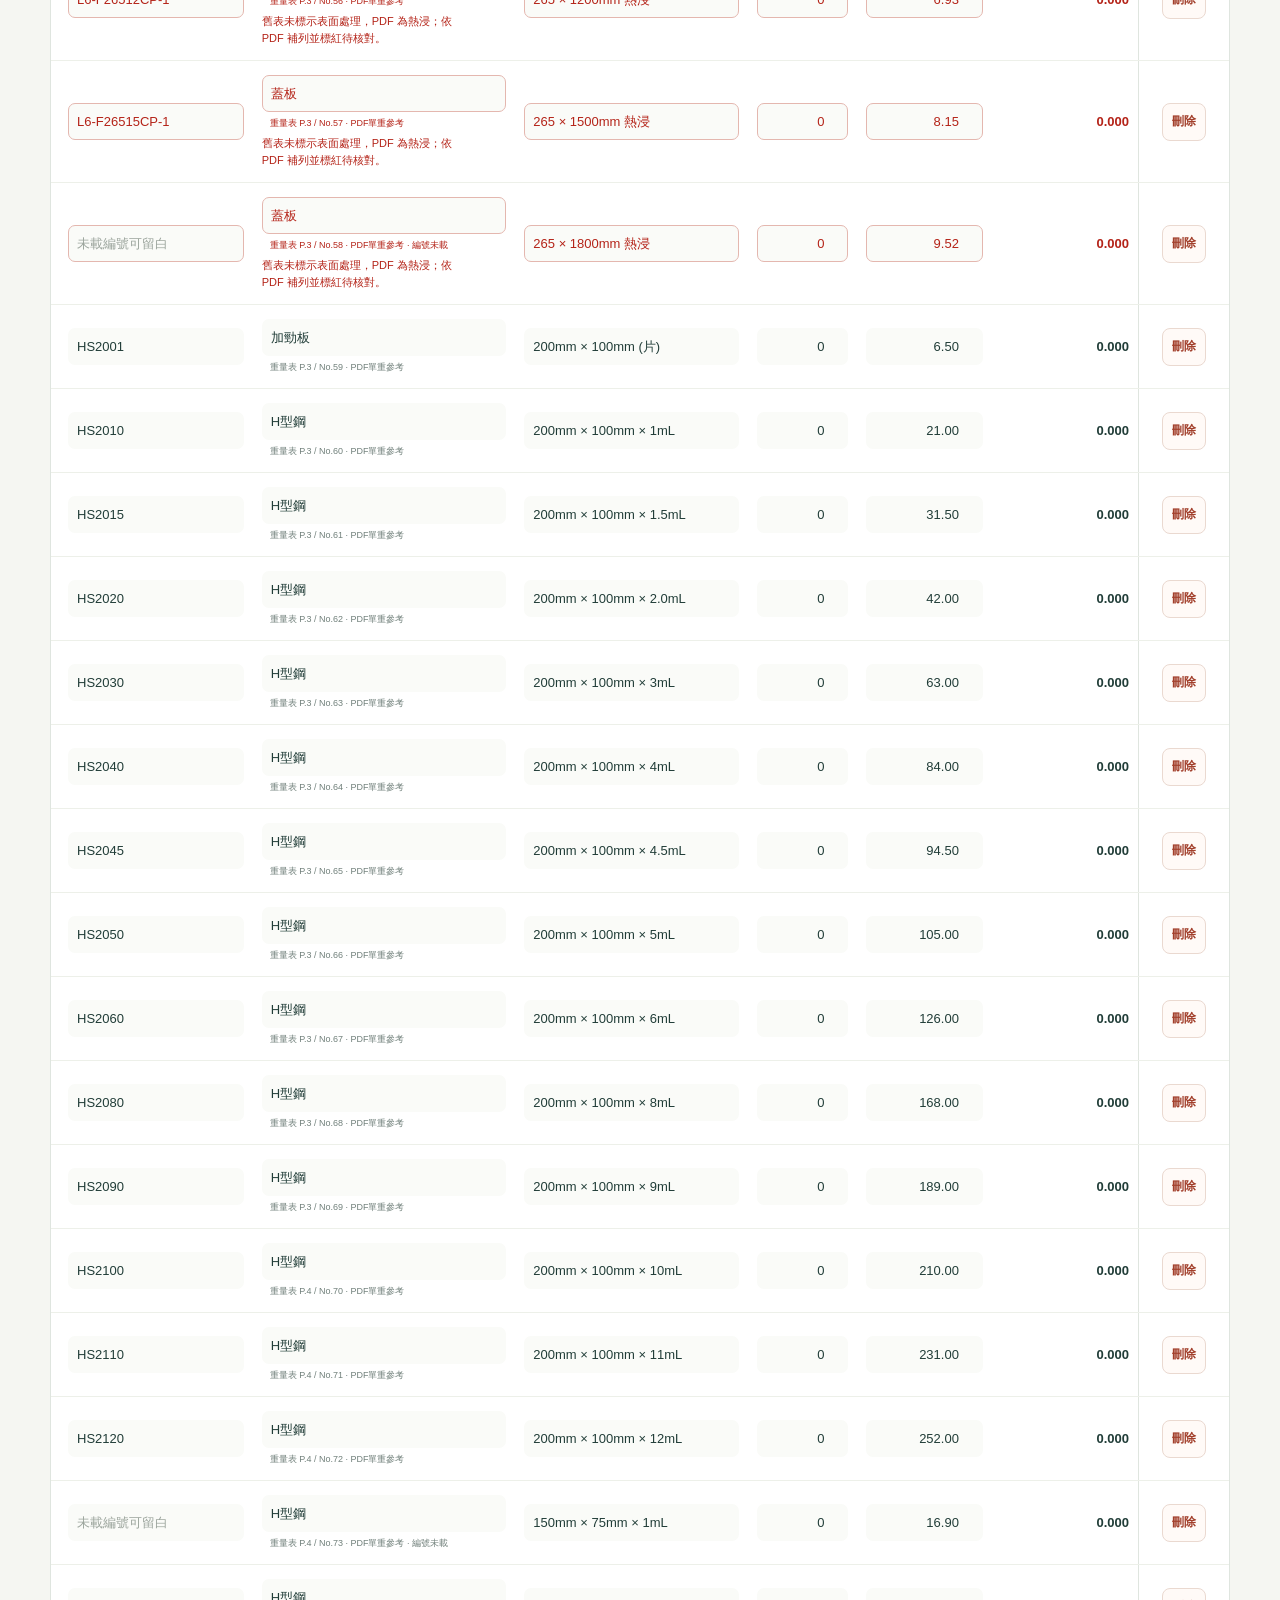
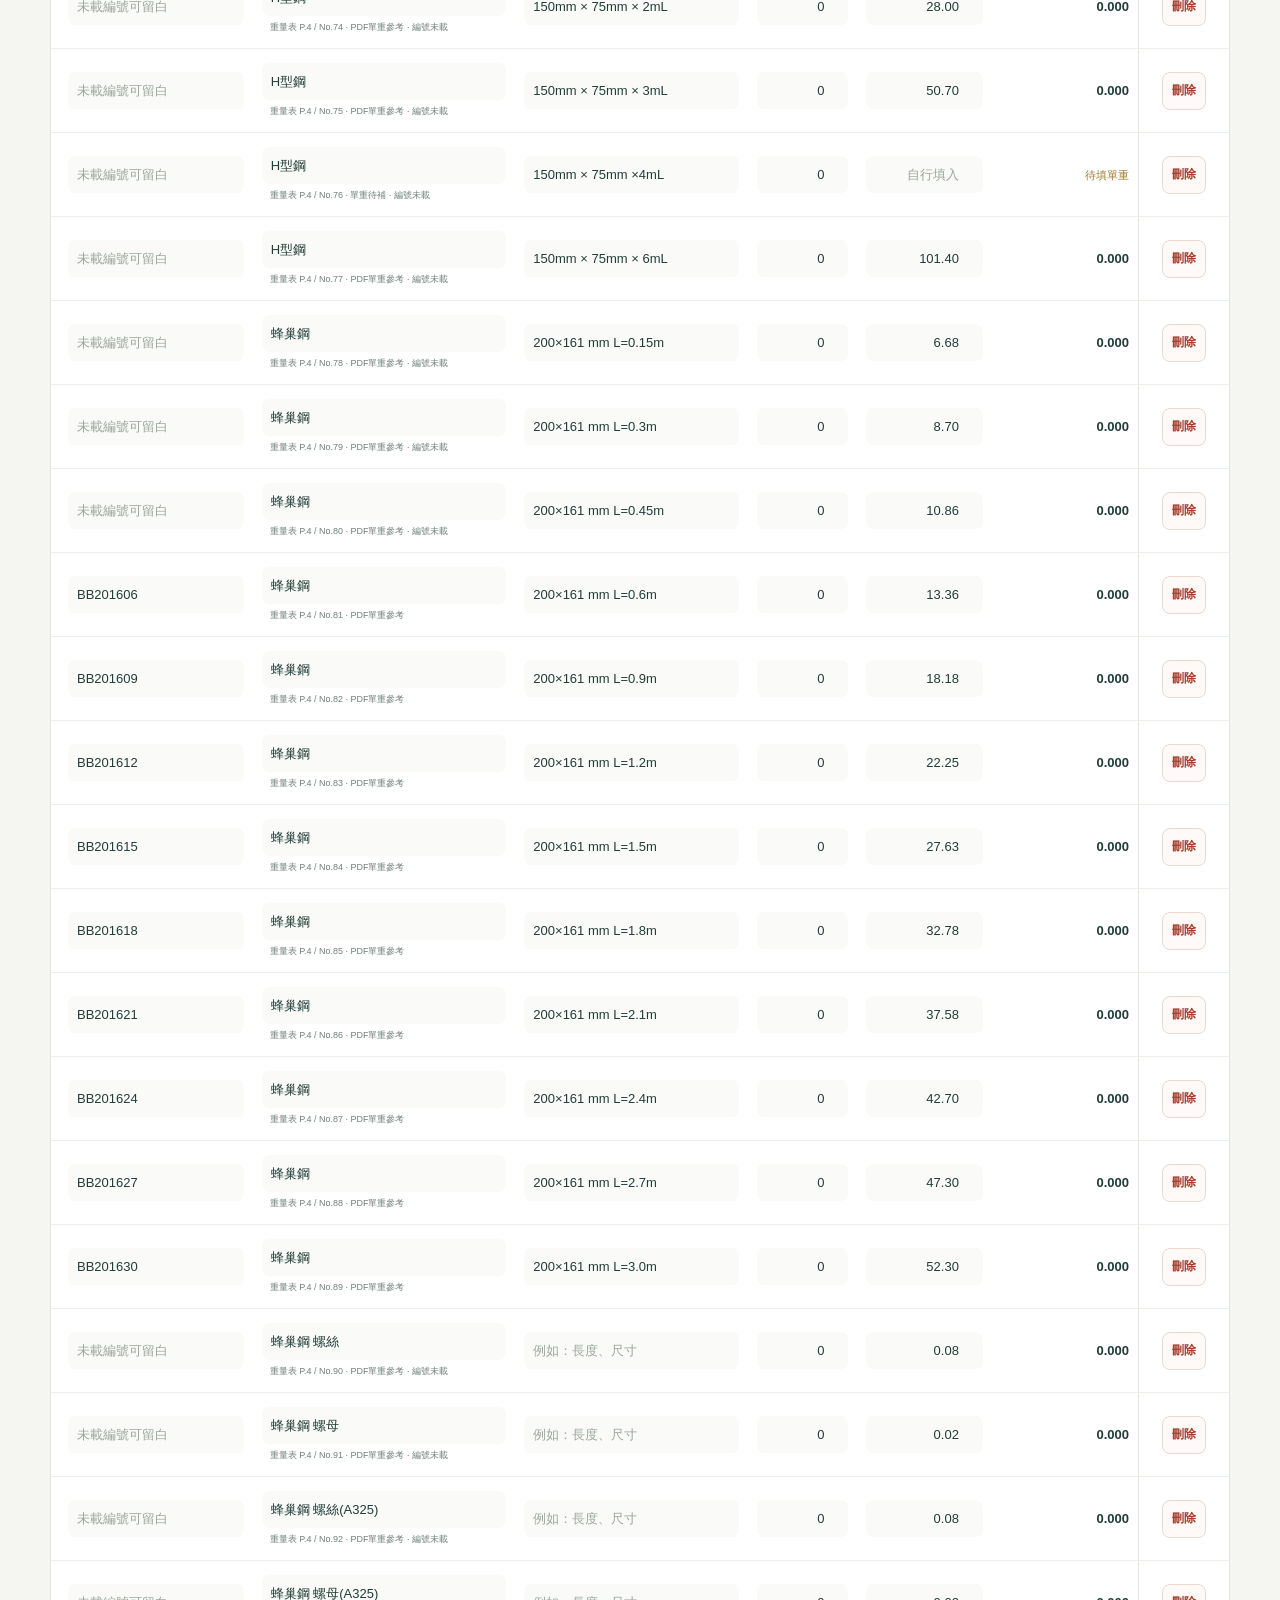
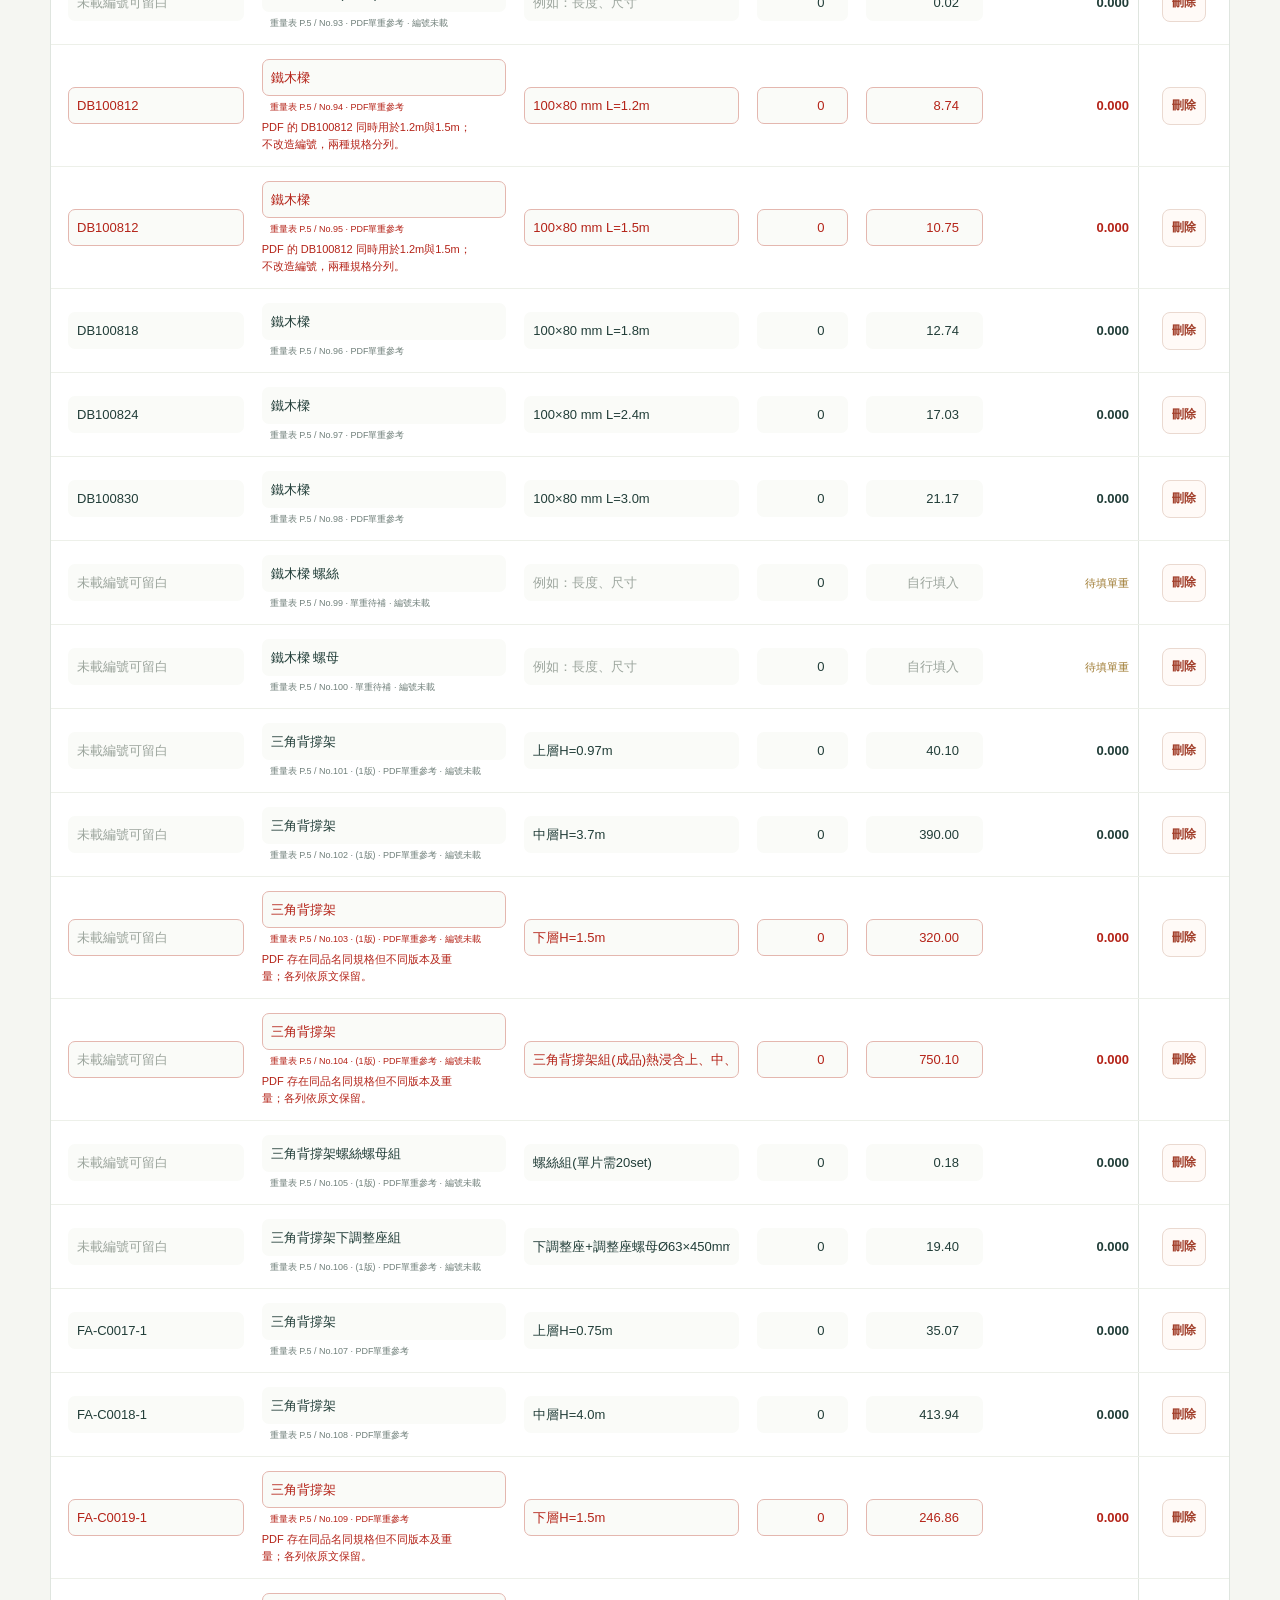
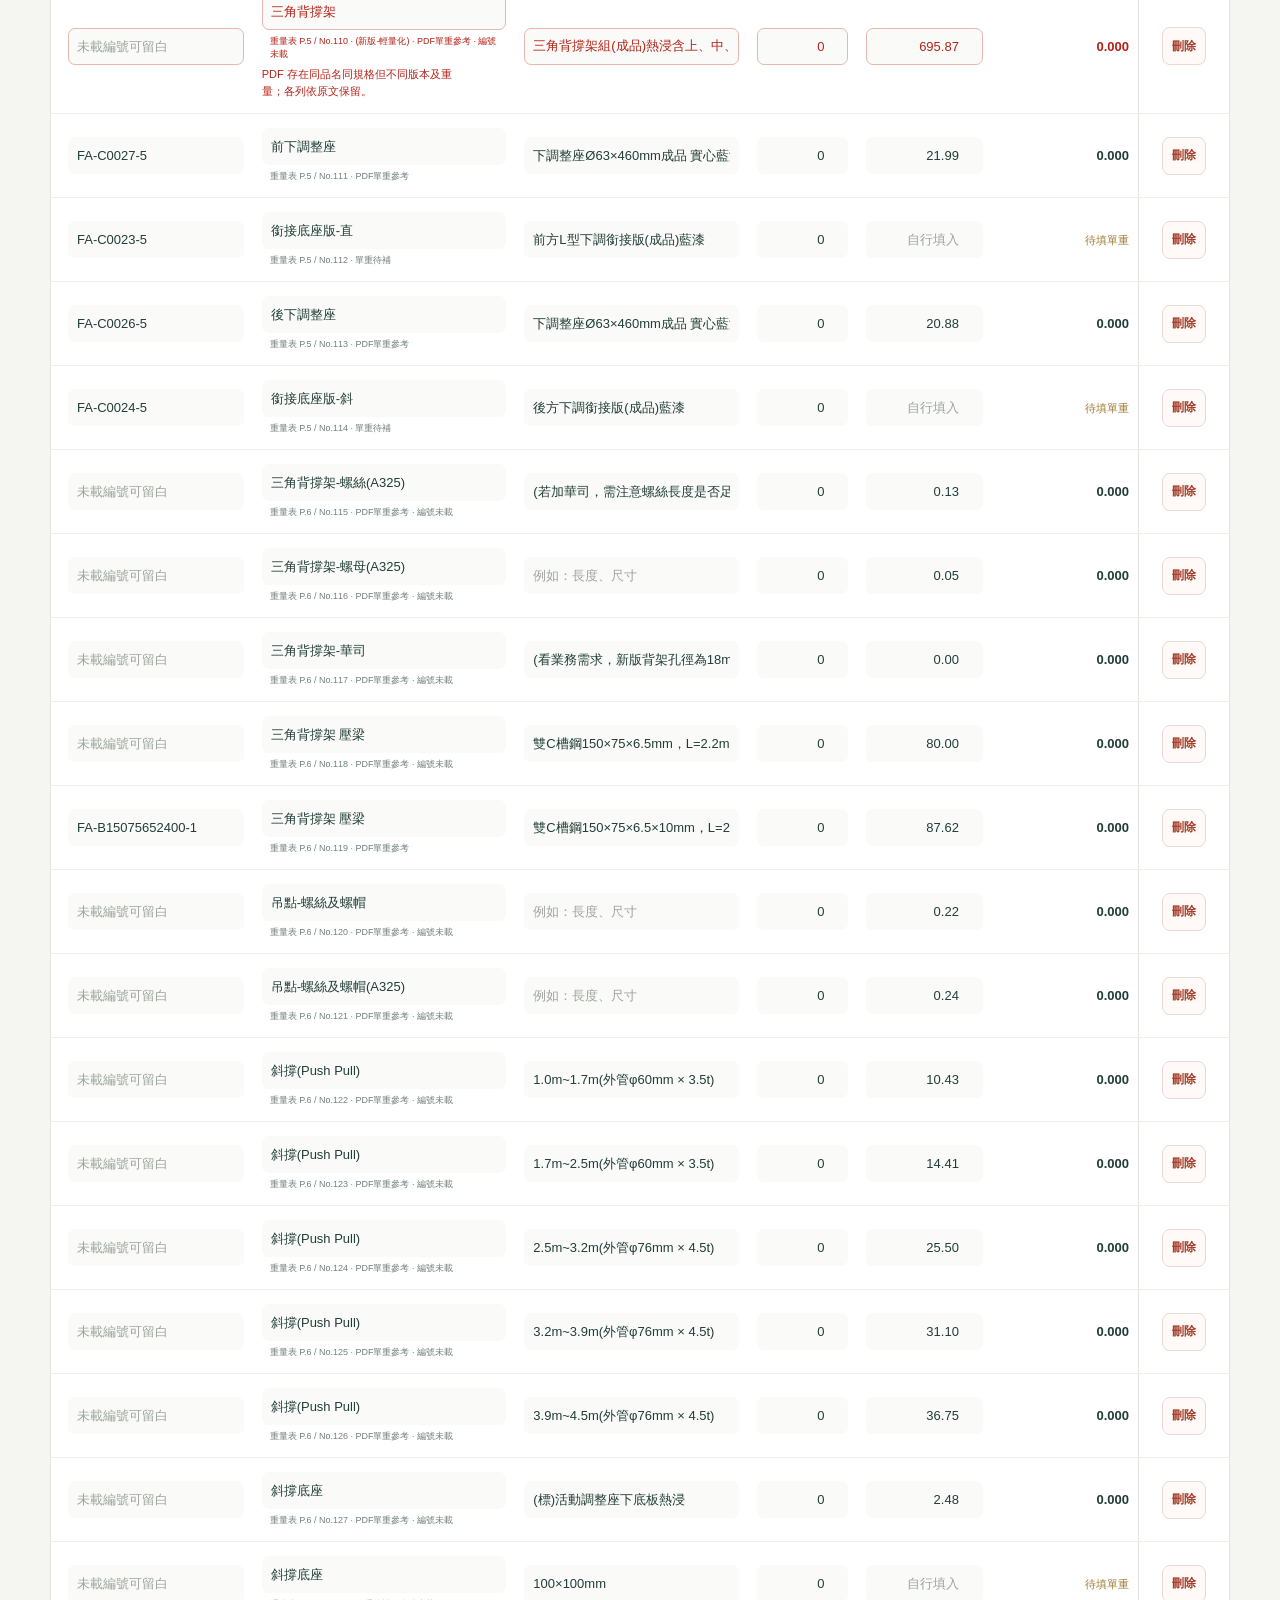
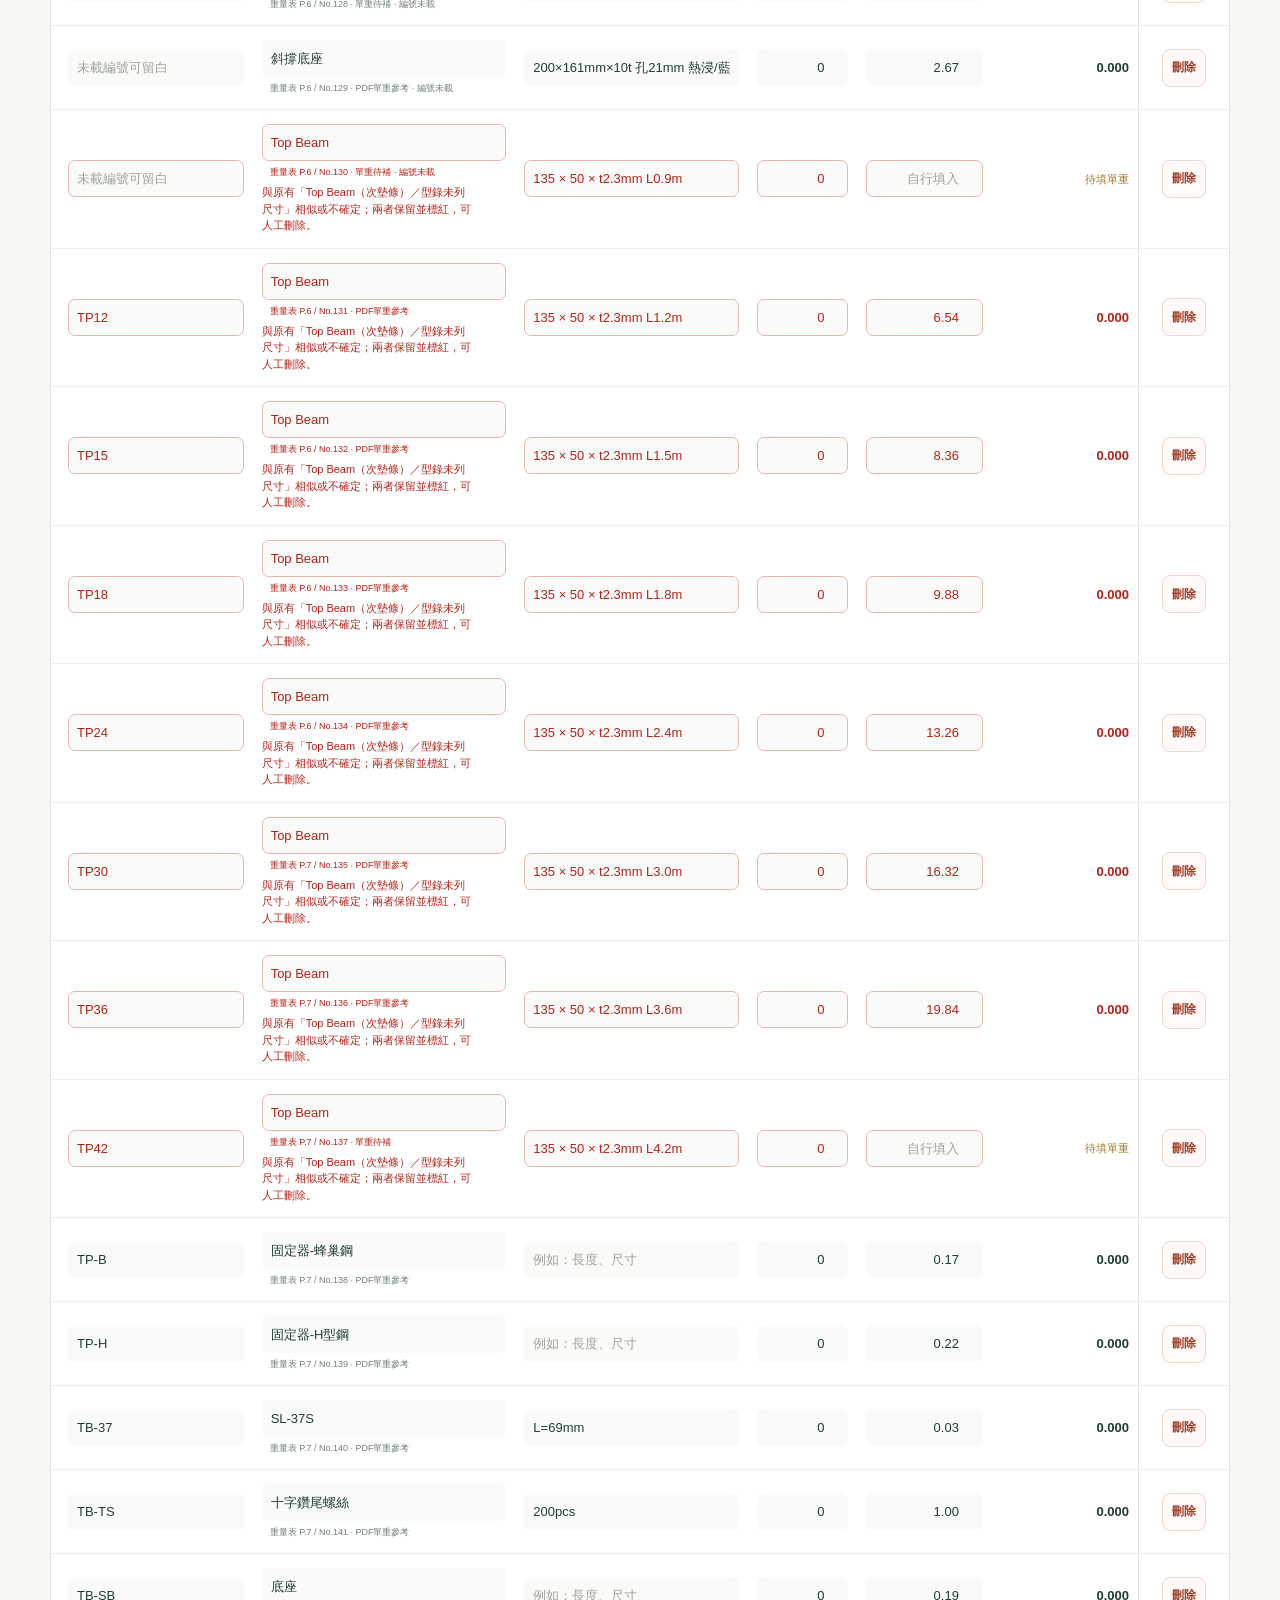
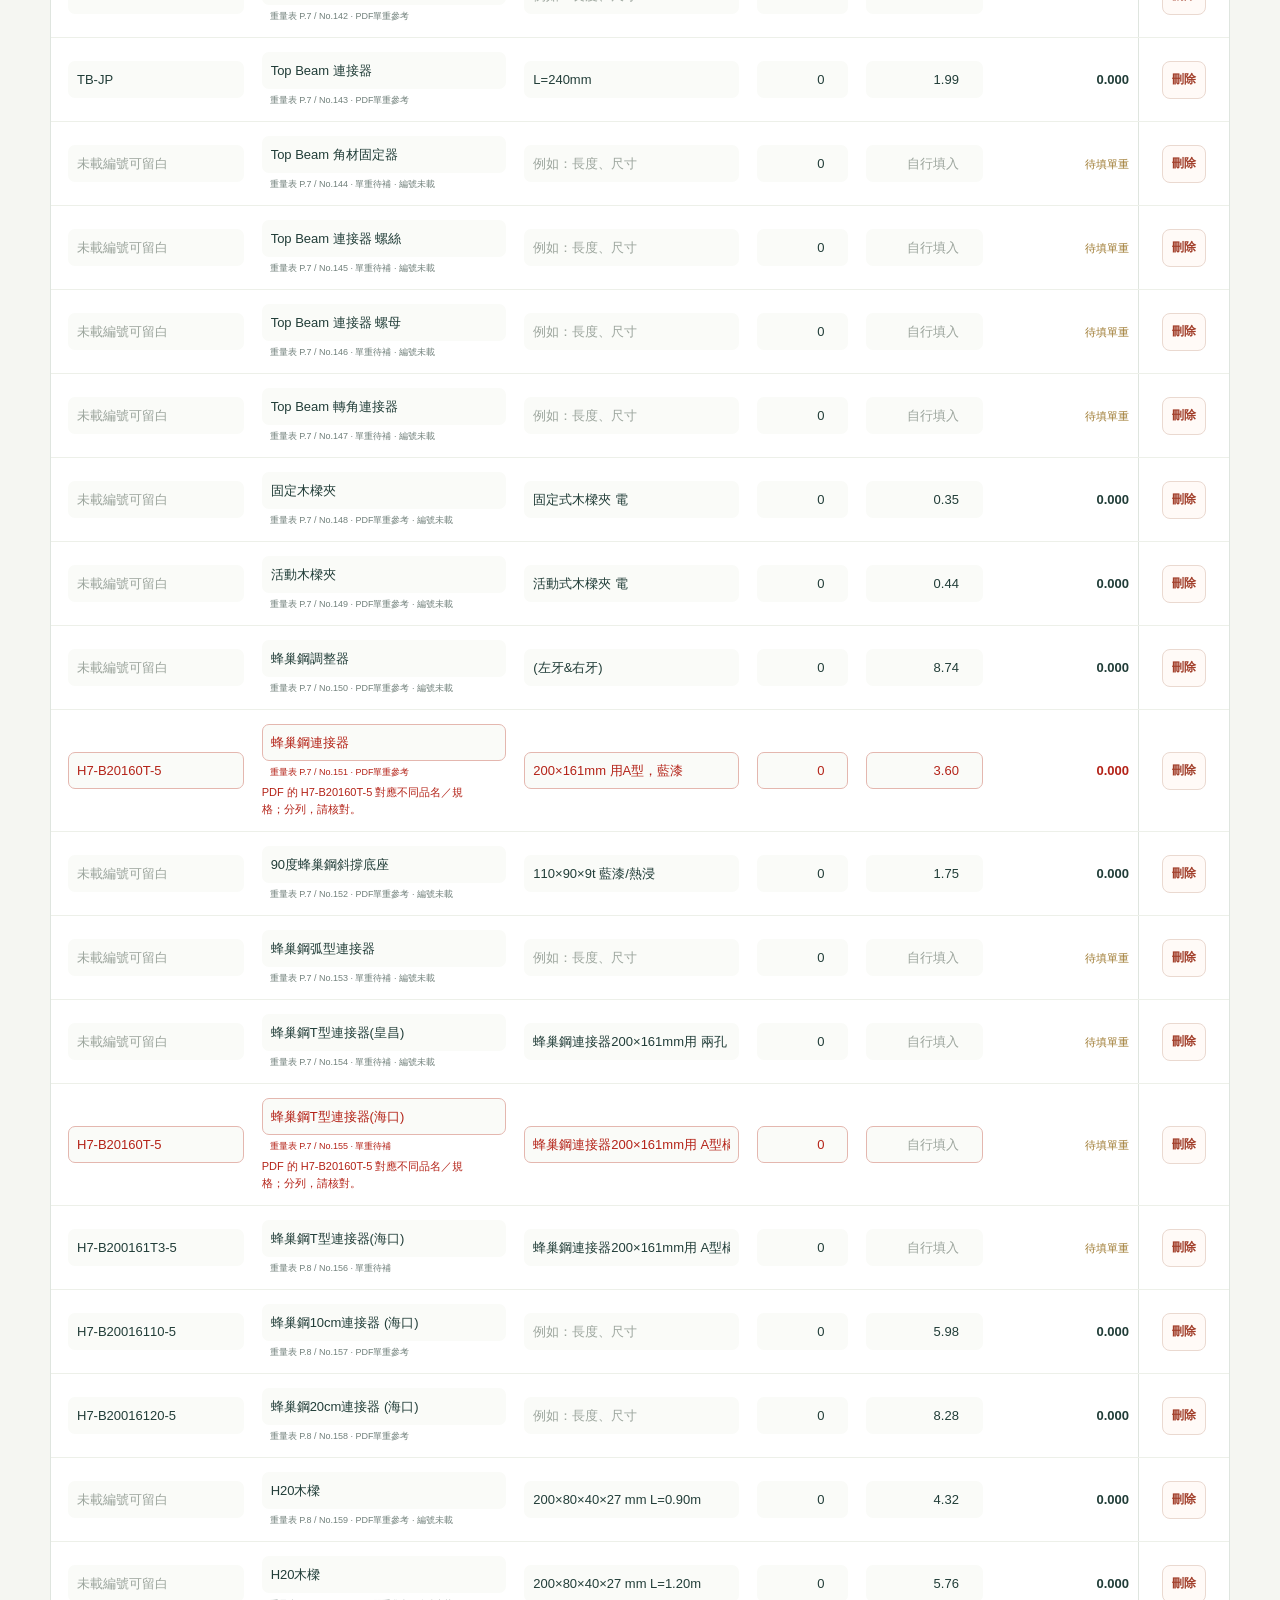
==== commit 4cdc3f1c: "Merge weight-sheet products in PDF order with red difference review" ====
--- a/index.html
+++ b/index.html
@@ -1,49 +1,50 @@
-<!doctype html>
-<html lang="zh-Hant" data-locked="true">
-<head>
-  <meta charset="utf-8"><meta name="viewport" content="width=device-width, initial-scale=1">
-  <meta name="theme-color" content="#164c43"><title>圓盤系統支撐架｜產品數量表</title>
-  <!-- PWA_START -->
-  <link rel="manifest" href="manifest.webmanifest">
-  <link rel="apple-touch-icon" href="assets/pwa/apple-touch-icon.png">
-  <meta name="apple-mobile-web-app-capable" content="yes">
-  <meta name="apple-mobile-web-app-title" content="實固數量表">
-  <meta name="apple-mobile-web-app-status-bar-style" content="default">
-  <script src="pwa.js" defer></script>
-  <!-- PWA_END -->
-  <link rel="stylesheet" href="styles.css">
-  <script src="password-utils.js" defer></script><script src="access.js" defer></script>
-  <script src="catalog.js" defer></script><script src="pdf.js" defer></script><script src="app.js" defer></script>
-</head>
-<body>
-<header class="topbar"><a class="brand" href="./"><img id="companyLogo" src="assets/sucoot-logo.png" width="206" height="33" alt="SUCOOT 實固股份有限公司"><span>支撐架數量表<small>QUANTITY WORKSHEET</small></span></a><div class="access-actions"><span class="local-badge">● 本機作業</span><button id="lockWorksheet" type="button" hidden>鎖定</button></div></header>
-<section id="authGate" class="auth-gate" role="dialog" aria-modal="true" aria-labelledby="authTitle"><div class="auth-card"><img src="assets/sucoot-logo.png" width="206" height="33" alt="SUCOOT 實固股份有限公司"><h1 id="authTitle">開啟數量表</h1><p id="accessStatus" role="status">正在讀取開啟設定…</p><form id="unlockForm"><label>共用開啟密碼<input id="openingPassword" type="password" maxlength="128" autocomplete="current-password" disabled required></label><p id="unlockError" role="alert"></p><button id="unlockButton" type="submit" class="primary" disabled>開啟數量表</button></form><small>忘記密碼請洽管理者。此功能為簡易防誤用限制，表單資料保存在本機。</small></div></section>
-<main>
-  <section class="intro"><p class="eyebrow">MATERIAL PLANNING / 圓盤系統</p><h1>每個品項，清楚計算。</h1><p>圓盤系統支撐架產品數量表，從備料到出貨一次整理。</p></section>
-  <aside class="source-note"><strong>已依型錄及補充資料列出 66 個品項／規格</strong><p>來源：7527.pdf（2025/11）及使用者補充品號。「自編」非官方品號，未載單重可自行填寫。爬梯踏板 48 kg 為約重；鋁製爬梯整組 16.53 kg 含螺絲與扶手。</p><details><summary>品項整理說明</summary><p>定位桿僅列 L61815、L62415；主架、平主架及橫桿依長度分列。斜桿 D6 編碼先橫向、後高度。型錄未提供的尺寸與單重不推估。升級時移除的舊品項保留於本機資料備份。</p></details></aside>
-  <!-- PWA_START -->
-  <section class="pwa-panel" aria-label="手機安裝與離線使用"><div><h2>安裝到手機，離線也能填表</h2><span id="pwaStatus" role="status" data-ready="false">正在準備離線使用…</span><p>首次連線開啟並顯示「已可離線使用」後，即可離線填表、預覽與下載 PDF。</p></div><div class="pwa-actions"><button id="installApp" class="primary" type="button">安裝到手機</button><button id="installHelp" type="button">安裝步驟</button><button id="updateApp" type="button" hidden>更新並重新開啟</button></div></section>
-  <!-- PWA_END -->
-  <section class="card project"><div class="section-label"><span>01</span><h2>表單資訊</h2><span id="saveState" role="status">自動儲存於此瀏覽器</span></div><div class="info-grid">
-    <label>客戶名稱<input id="customer" maxlength="60" placeholder="輸入客戶名稱"></label><label>日期<input id="date" type="date"></label>
-    <label>工程名稱<input id="project" maxlength="60" placeholder="輸入工程名稱"></label><label>負責業務<input id="salesperson" maxlength="30" placeholder="輸入負責業務姓名"></label>
-    <label class="author-field">製表人<input id="author" maxlength="30" placeholder="輸入姓名"></label>
-  </div></section>
-  <section class="card worksheet" aria-labelledby="tableTitle"><div class="table-toolbar"><div class="section-label"><span>02</span><h2 id="tableTitle">產品明細</h2><span id="rowCount" class="count-pill"></span></div><div class="table-actions"><button id="addColumn">＋ 新增欄位</button><button id="addRow" class="primary">＋ 自訂新增品項</button></div></div>
-    <div id="columnManager" class="column-manager" hidden><strong>自訂欄位</strong><div id="columnList"></div><small>按「刪除欄位」可移除；誤刪後可按提示中的「復原」。</small></div>
-    <div class="table-help">填入數量與單重即可計算；未載單重可留白，之後再補填。<span>重量單位：kg</span></div>
-    <div class="catalog-tools"><label class="search-label"><span class="sr-only">搜尋品項</span><input id="search" type="search" placeholder="搜尋品號、品名或規格…"></label><label><span class="sr-only">分類</span><select id="category"><option value="">全部分類</option></select></label><label class="selected-toggle"><input id="onlySelected" type="checkbox">只看已填數量</label><button id="restoreCatalog">補齊預設品項</button><button id="backup">下載資料備份</button><span id="filterCount"></span></div>
-    <div class="table-scroll"><table class="editor-table"><thead><tr><th scope="col">品項編號</th><th scope="col">品項名稱</th><th scope="col">規格</th><th scope="col" class="number">數量 <small>件</small></th><th scope="col" class="number">單重 <small>kg／件</small></th><th scope="col" class="number">總重量 <small>kg</small></th><th scope="col">操作</th></tr></thead><tbody id="rows"></tbody></table></div>
-    <p id="noResults" class="empty" hidden>沒有符合條件的品項，請調整搜尋或分類。</p><div id="empty" class="empty" hidden><h3>開始整理備料清單</h3><p>可新增自己的品項，或按「補齊預設品項」載入型錄清單。</p><button id="emptyAdd">＋ 新增第一個品項</button></div>
-    <div id="tableTotal" class="table-total"><span>總重量<small id="weightStatus"></small></span><strong id="tableWeight">0.000 kg</strong></div><p id="validation" role="alert" hidden></p>
-  </section>
-  <section class="bottom-grid"><label>備註<textarea id="notes" rows="4" maxlength="500" placeholder="例如：交貨地點、需求日期或其他備料說明"></textarea></label><div class="export-panel"><p class="eyebrow">READY TO SHARE</p><h2>整理完成，即可出單。</h2><p>僅輸出數量大於 0 的品項，與畫面使用相同的重量計算。</p><div class="export-buttons"><button id="preview" disabled>預覽 PDF</button><button id="print" disabled>列印表單</button><button id="pdf" class="primary" disabled>下載 PDF ↓</button></div><small id="exportHint"></small></div></section>
-  <footer><span>圓盤系統支撐架 · 產品數量表</span><span>資料僅存於此瀏覽器；清除瀏覽器資料將移除表單。</span></footer>
-</main>
-<!-- PWA_START -->
-<dialog id="installDialog" aria-labelledby="installTitle"><h2 id="installTitle">安裝到手機</h2><ol><li><strong>Android：</strong>用 Chrome 開啟網站，按「安裝到手機」；也可從瀏覽器選單選「安裝應用程式」或「新增至主畫面」。</li><li><strong>iPhone／iPad：</strong>用 Safari 開啟網站，按「分享」→「加入主畫面」→「新增」。</li><li>從主畫面開啟 App，先連線一次，等顯示「已可離線使用」後即可離線使用。</li></ol><p>資料保存在這個裝置。既有瀏覽器資料與主畫面 App 不一定共用；可先下載資料備份。列印仍由手機的列印功能處理。</p><div class="dialog-actions"><button id="closeInstall" class="primary" type="button">知道了</button></div></dialog>
-<!-- PWA_END -->
-<dialog id="columnDialog" aria-labelledby="columnTitle"><form id="columnForm"><h2 id="columnTitle">新增自訂欄位</h2><p>例如：備註、使用位置、批號。最多新增 6 個文字欄位，會同步儲存及輸出至 PDF、列印版。</p><label>欄位名稱<input id="columnName" maxlength="20" placeholder="例如：使用位置" autocomplete="off"></label><p id="columnError" role="alert"></p><div class="dialog-actions"><button id="cancelColumn" type="button">取消</button><button class="primary" type="submit">新增欄位</button></div></form></dialog>
-<dialog id="pdfPreview" aria-labelledby="previewTitle"><div class="preview-toolbar"><div><h2 id="previewTitle">PDF 預覽</h2><p id="previewStatus" role="status"></p></div><div class="preview-controls"><label>縮放<select id="previewZoom"><option value="fit">符合寬度</option><option value="100">100%</option><option value="150">150%</option></select></label><button id="closePreview" type="button">關閉</button></div></div><div id="previewPages" aria-busy="false"></div><div class="preview-footer"><span>預覽與下載 PDF 使用相同頁面；每頁重複抬頭資訊。</span><div><button id="backToEdit" type="button">返回編輯</button><button id="previewDownload" type="button" class="primary" disabled>下載此 PDF</button></div></div></dialog>
-<style id="printPageStyle" media="print"></style><div id="printArea"></div><div id="toast" role="status" hidden></div>
-</body></html>
+<!doctype html>
+<html lang="zh-Hant" data-locked="true">
+<head>
+  <meta charset="utf-8"><meta name="viewport" content="width=device-width, initial-scale=1">
+  <meta name="theme-color" content="#164c43"><title>圓盤系統支撐架｜產品數量表</title>
+  <!-- PWA_START -->
+  <link rel="manifest" href="manifest.webmanifest">
+  <link rel="apple-touch-icon" href="assets/pwa/apple-touch-icon.png">
+  <meta name="apple-mobile-web-app-capable" content="yes">
+  <meta name="apple-mobile-web-app-title" content="實固數量表">
+  <meta name="apple-mobile-web-app-status-bar-style" content="default">
+  <script src="pwa.js" defer></script>
+  <!-- PWA_END -->
+  <link rel="stylesheet" href="styles.css">
+  <script src="password-utils.js" defer></script><script src="access.js" defer></script>
+  <script src="catalog.js" defer></script><script src="pdf.js" defer></script><script src="app.js" defer></script>
+</head>
+<body>
+<header class="topbar"><a class="brand" href="./"><img id="companyLogo" src="assets/sucoot-logo.png" width="206" height="33" alt="SUCOOT 實固股份有限公司"><span>支撐架數量表<small>QUANTITY WORKSHEET</small></span></a><div class="access-actions"><span class="local-badge">● 本機作業</span><button id="lockWorksheet" type="button" hidden>鎖定</button></div></header>
+<section id="authGate" class="auth-gate" role="dialog" aria-modal="true" aria-labelledby="authTitle"><div class="auth-card"><img src="assets/sucoot-logo.png" width="206" height="33" alt="SUCOOT 實固股份有限公司"><h1 id="authTitle">開啟數量表</h1><p id="accessStatus" role="status">正在讀取開啟設定…</p><form id="unlockForm"><label>共用開啟密碼<input id="openingPassword" type="password" maxlength="128" autocomplete="current-password" disabled required></label><p id="unlockError" role="alert"></p><button id="unlockButton" type="submit" class="primary" disabled>開啟數量表</button></form><small>忘記密碼請洽管理者。此功能為簡易防誤用限制，表單資料保存在本機。</small></div></section>
+<main>
+  <section class="intro"><p class="eyebrow">MATERIAL PLANNING / 圓盤系統</p><h1>每個品項，清楚計算。</h1><p>圓盤系統支撐架產品數量表，從備料到出貨一次整理。</p></section>
+  <aside class="source-note"><strong id="catalogSummary">依 PDF 順序整理產品品項</strong><p>來源：重量計算表20221013（增新超重支撐模組）及原有型錄。依PDF列次排列，紅字供人工核對、刪除；編號以PDF為準，未載編號與單重保留空白。</p><details><summary>品項整理說明</summary><p>先列出PDF No.1–334的有效品項，No.300無產品識別資料留於核對報告。PDF未列的既有資料放在最後，不刪除原有數量、自訂欄位或人工單重。紅字可用「只看紅字待核對」集中檢查，手動刪除後不會因重新開啟而補回。</p></details></aside>
+  <!-- PWA_START -->
+  <section class="pwa-panel" aria-label="手機安裝與離線使用"><div><h2>安裝到手機，離線也能填表</h2><span id="pwaStatus" role="status" data-ready="false">正在準備離線使用…</span><p>首次連線開啟並顯示「已可離線使用」後，即可離線填表、預覽與下載 PDF。</p></div><div class="pwa-actions"><button id="installApp" class="primary" type="button">安裝到手機</button><button id="installHelp" type="button">安裝步驟</button><button id="updateApp" type="button" hidden>更新並重新開啟</button></div></section>
+  <!-- PWA_END -->
+  <section class="card project"><div class="section-label"><span>01</span><h2>表單資訊</h2><span id="saveState" role="status">自動儲存於此瀏覽器</span></div><div class="info-grid">
+    <label>客戶名稱<input id="customer" maxlength="60" placeholder="自行填寫"></label><label>日期<input id="date" type="date"></label>
+    <label>工程名稱<input id="project" maxlength="60" placeholder="自行填寫"></label><label>負責業務<input id="salesperson" maxlength="30" placeholder="自行填寫"></label>
+    <label class="author-field">製表人<input id="author" maxlength="30" placeholder="自行填寫"></label>
+  </div></section>
+  <section class="card worksheet" aria-labelledby="tableTitle"><div class="table-toolbar"><div class="section-label"><span>02</span><h2 id="tableTitle">產品明細</h2><span id="rowCount" class="count-pill"></span></div><div class="table-actions"><button id="addColumn">＋ 新增欄位</button><button id="addRow" class="primary">＋ 自訂新增品項</button></div></div>
+    <div id="columnManager" class="column-manager" hidden><strong>自訂欄位</strong><div id="columnList"></div><small>按「刪除欄位」可移除；誤刪後可按提示中的「復原」。</small></div>
+    <div class="table-help">填入數量與單重即可計算；未載單重可留白，之後再補填。<span>重量單位：kg</span></div>
+    <div class="catalog-tools"><label class="search-label"><span class="sr-only">搜尋品項</span><input id="search" type="search" placeholder="搜尋品號、品名或規格…"></label><label><span class="sr-only">分類</span><select id="category"><option value="">全部分類</option></select></label><label class="selected-toggle"><input id="onlySelected" type="checkbox">只看已填數量</label><button id="restoreCatalog">補齊預設品項</button><label class="selected-toggle"><input id="onlyReview" type="checkbox">只看紅字待核對</label><button id="auditPdf">PDF品項核對</button><button id="backup">下載資料備份</button><span id="filterCount"></span></div>
+    <div class="table-scroll"><table class="editor-table"><thead><tr><th scope="col">品項編號</th><th scope="col">品項名稱</th><th scope="col">規格</th><th scope="col" class="number">數量 <small>件</small></th><th scope="col" class="number">單重 <small>kg／件</small></th><th scope="col" class="number">總重量 <small>kg</small></th><th scope="col">操作</th></tr></thead><tbody id="rows"></tbody></table></div>
+    <p id="noResults" class="empty" hidden>沒有符合條件的品項，請調整搜尋或分類。</p><div id="empty" class="empty" hidden><h3>開始整理備料清單</h3><p>可新增自己的品項，或按「補齊預設品項」載入型錄清單。</p><button id="emptyAdd">＋ 新增第一個品項</button></div>
+    <div id="tableTotal" class="table-total"><span>總重量<small id="weightStatus"></small></span><strong id="tableWeight">0.000 kg</strong></div><p id="validation" role="alert" hidden></p>
+  </section>
+  <section class="bottom-grid"><label>備註<textarea id="notes" rows="4" maxlength="500" placeholder="例如：交貨地點、需求日期或其他備料說明"></textarea></label><div class="export-panel"><p class="eyebrow">READY TO SHARE</p><h2>整理完成，即可出單。</h2><p>僅輸出數量大於 0 的品項，與畫面使用相同的重量計算。</p><div class="export-buttons"><button id="preview" disabled>預覽 PDF</button><button id="print" disabled>列印表單</button><button id="pdf" class="primary" disabled>下載 PDF ↓</button></div><small id="exportHint"></small></div></section>
+  <footer><span>圓盤系統支撐架 · 產品數量表</span><span>資料僅存於此瀏覽器；清除瀏覽器資料將移除表單。</span></footer>
+</main>
+<!-- PWA_START -->
+<dialog id="installDialog" aria-labelledby="installTitle"><h2 id="installTitle">安裝到手機</h2><ol><li><strong>Android：</strong>用 Chrome 開啟網站，按「安裝到手機」；也可從瀏覽器選單選「安裝應用程式」或「新增至主畫面」。</li><li><strong>iPhone／iPad：</strong>用 Safari 開啟網站，按「分享」→「加入主畫面」→「新增」。</li><li>從主畫面開啟 App，先連線一次，等顯示「已可離線使用」後即可離線使用。</li></ol><p>資料保存在這個裝置。既有瀏覽器資料與主畫面 App 不一定共用；可先下載資料備份。列印仍由手機的列印功能處理。</p><div class="dialog-actions"><button id="closeInstall" class="primary" type="button">知道了</button></div></dialog>
+<!-- PWA_END -->
+<dialog id="columnDialog" aria-labelledby="columnTitle"><form id="columnForm"><h2 id="columnTitle">新增自訂欄位</h2><p>例如：備註、使用位置、批號。最多新增 6 個文字欄位，會同步儲存及輸出至 PDF、列印版。</p><label>欄位名稱<input id="columnName" maxlength="20" placeholder="例如：使用位置" autocomplete="off"></label><p id="columnError" role="alert"></p><div class="dialog-actions"><button id="cancelColumn" type="button">取消</button><button class="primary" type="submit">新增欄位</button></div></form></dialog>
+<dialog id="pdfPreview" aria-labelledby="previewTitle"><div class="preview-toolbar"><div><h2 id="previewTitle">PDF 預覽</h2><p id="previewStatus" role="status"></p></div><div class="preview-controls"><label>縮放<select id="previewZoom"><option value="fit">符合寬度</option><option value="100">100%</option><option value="150">150%</option></select></label><button id="closePreview" type="button">關閉</button></div></div><div id="previewPages" aria-busy="false"></div><div class="preview-footer"><span>預覽與下載 PDF 使用相同頁面；每頁重複抬頭資訊。</span><div><button id="backToEdit" type="button">返回編輯</button><button id="previewDownload" type="button" class="primary" disabled>下載此 PDF</button></div></div></dialog>
+<dialog id="pdfAudit" aria-labelledby="auditTitle"><div class="preview-toolbar"><div><h2 id="auditTitle">PDF品項核對與紅字差異</h2><p id="auditSummary"></p></div><button id="closeAudit" type="button">關閉</button></div><div class="audit-controls"><label>來源列次<select id="auditFilter"><option value="review">只看差異</option><option value="">全部334列</option><option value="added">新增品項</option><option value="duplicate">合併品項</option><option value="missing">缺編號／單重</option></select></label><button id="auditCsv">下載全部核對CSV</button></div><div class="audit-scroll"><table class="audit-table"><thead><tr><th>頁／No.</th><th>PDF編號原文</th><th>品名</th><th>規格</th><th>單重</th><th>處理</th><th>既有值</th><th>差異</th></tr></thead><tbody id="auditRows"></tbody></table><h3>目前表單的紅字項目</h3><table class="audit-table"><thead><tr><th>編號</th><th>品名</th><th>規格</th><th>目前單重</th><th>差異</th></tr></thead><tbody id="auditLocal"></tbody></table></div></dialog>
+<style id="printPageStyle" media="print"></style><div id="printArea"></div><div id="toast" role="status" hidden></div>
+</body></html>
--- a/styles.css
+++ b/styles.css
@@ -1,11 +1,17 @@
-:root{font-family:Inter,"Noto Sans TC","Noto Sans CJK TC","Microsoft JhengHei",sans-serif;color:#213d38;background:#f5f6f2;--ink:#213d38;--green:#164c43;--muted:#71807b;--line:#dfe5df;--danger:#a23f2b}*{box-sizing:border-box}body{margin:0}button,input,textarea,select{font:inherit}button{border:1px solid var(--line);border-radius:8px;background:#fff;color:var(--ink);padding:11px 17px;font-size:13px;font-weight:600;cursor:pointer}button:hover{background:#edf2e9}button:disabled{opacity:.45;cursor:not-allowed}.primary{background:var(--green);color:white;border-color:var(--green)}.primary:hover{background:#236353}button:focus-visible,a:focus-visible{outline:3px solid #618e7b;outline-offset:3px}input,textarea,select{border:1px solid var(--line);border-radius:7px;padding:11px 12px;color:var(--ink);background:white;font-size:14px}input,textarea{width:100%;min-width:0}input:focus,textarea:focus,select:focus{outline:2px solid #bfd1ba;outline-offset:1px}input::placeholder,textarea::placeholder{color:#9ca59d}input[aria-invalid=true]{border-color:var(--danger);background:#fff4ee}label{font-size:12px;color:#68786f}label>input,label>textarea{display:block;margin-top:8px}a{color:var(--green)}[hidden]{display:none!important}.sr-only{position:absolute;width:1px;height:1px;overflow:hidden;clip:rect(0,0,0,0)}
-.topbar{height:85px;display:flex;align-items:center;justify-content:space-between;gap:12px;padding:0 max(30px,calc((100vw - 1180px)/2));border-bottom:1px solid var(--line);background:#fafbf8}.brand{display:flex;align-items:center;gap:20px;font-weight:700;font-size:17px;text-decoration:none;letter-spacing:.03em}.brand img{width:185px;height:auto;flex-shrink:0}.brand small{display:block;font-size:8px;letter-spacing:.18em;margin-top:4px;color:var(--muted)}.local-badge{font-size:11px;color:var(--muted);white-space:nowrap}main{max-width:1180px;margin:auto;padding-bottom:24px}.intro{padding:45px 0 32px}.eyebrow{font-size:10px;font-weight:600;letter-spacing:.16em;color:var(--muted);margin:0 0 14px}h1{font-size:38px;line-height:1.3;margin:0 0 14px;font-weight:650}.intro>p:last-child{font-size:14px;color:var(--muted);line-height:1.8;margin:0}.source-note{padding:17px 20px;border:1px solid #e1e4d3;border-radius:9px;background:#f1f2e6;color:#5f654d;font-size:12px;line-height:1.8;margin-bottom:26px}.source-note p{margin:5px 0 0}.source-note summary{cursor:pointer;font-size:11px;margin-top:6px}.card{background:white;border:1px solid var(--line);border-radius:12px}.project{padding:23px 26px}.section-label{display:flex;align-items:center;gap:11px}.section-label>span:first-child{color:#8b9b88;font:11px monospace}.section-label h2{font-size:16px;margin:0}.section-label #saveState{margin-left:auto;font-size:11px;color:var(--muted)}.info-grid{display:grid;grid-template-columns:minmax(0,2fr) minmax(0,1fr);gap:18px 40px;margin-top:20px}.info-grid label{min-width:0}.worksheet{margin-top:25px}.table-toolbar{display:flex;align-items:center;justify-content:space-between;gap:16px;padding:22px 25px 16px}.table-actions{display:flex;gap:10px;flex-wrap:wrap}.count-pill{font-size:10px;border-radius:20px;padding:4px 8px;background:#f0f3ed;color:#778471}.table-help{padding:0 25px 17px;color:var(--muted);font-size:11px;display:flex;gap:12px;justify-content:space-between;line-height:1.7}.table-help>span{white-space:nowrap}.catalog-tools{display:flex;align-items:center;gap:12px;flex-wrap:wrap;padding:0 25px 20px}.search-label{flex:1;min-width:210px}.catalog-tools input{margin:0}.catalog-tools select{padding:10px;font-size:12px;max-width:100%}.catalog-tools button{font-size:11px;padding:10px}.selected-toggle{display:flex;align-items:center;gap:7px;white-space:nowrap;font-size:11px}.selected-toggle input{width:15px;height:15px;accent-color:var(--green)}#filterCount{font-size:10px;color:var(--muted);white-space:nowrap}.table-scroll{overflow:auto}.editor-table{border-collapse:collapse;width:100%;table-layout:fixed;text-align:left;min-width:964px}.editor-table th{position:relative;background:#f7f8f4;color:#6c7c72;border-block:1px solid var(--line);padding:14px 12px;font-size:11px;font-weight:500}.editor-table th small{font-size:9px;color:#8d988a}.editor-table td{padding:14px 9px;border-bottom:1px solid #edf0e9;font-size:13px;vertical-align:middle}.editor-table td:first-child{padding-left:17px}.editor-table input{padding:10px 8px;background:#fafbf8;border-color:transparent;font-size:13px}.editor-table input:hover{border-color:var(--line)}.editor-table input:focus{background:white}.editor-table input[type=number],.number{text-align:right;font-variant-numeric:tabular-nums}.row-weight{font-weight:600;white-space:nowrap}.pending{font-size:11px;color:#9e7a31;font-weight:400}.row-source{display:block;font-size:9px;color:var(--muted);padding:5px 8px 0}.editor-table th:last-child,.editor-table td:last-child{position:sticky;right:0;z-index:1;background:white;border-left:1px solid var(--line);box-shadow:-3px 0 5px #213d3808;padding:8px;text-align:center}.editor-table th:last-child{background:#f7f8f4;z-index:2}.delete{font-size:12px;min-width:44px;min-height:38px;padding:8px 5px;color:var(--danger);border-color:#ead9d0;background:#fffaf7}.remove-column{font-size:10px;color:var(--danger);padding:5px 7px;margin-left:4px;background:#fffaf7}.column-manager{margin:0 25px 18px;padding:14px 16px;border:1px solid var(--line);border-radius:8px;background:#f7f9f3;font-size:12px}#columnList{display:flex;gap:8px;flex-wrap:wrap;margin-top:9px}.column-chip{display:flex;gap:10px;align-items:center;max-width:100%;border:1px solid var(--line);border-radius:7px;background:white;padding:6px 8px}.column-chip span{overflow-wrap:anywhere}.column-chip button{padding:7px 9px;font-size:11px;color:var(--danger);flex-shrink:0}.column-manager>small{display:block;font-size:10px;color:var(--muted);line-height:1.8;margin-top:9px}.empty{text-align:center;padding:30px 20px;font-size:12px;color:var(--muted);line-height:1.8}.empty h3{color:var(--ink);font-size:16px}.table-total{display:flex;align-items:center;justify-content:space-between;gap:15px;padding:21px 26px;background:#eaf0e4;border-top:1px solid #dce5d7;border-radius:0 0 12px 12px;font-size:13px}.table-total strong{font-size:22px;font-variant-numeric:tabular-nums}.table-total small{display:block;margin-top:7px;font-size:11px;color:var(--muted)}#validation{margin:0;padding:12px 24px;color:var(--danger);background:#fff4ed;font-size:12px}.bottom-grid{display:grid;grid-template-columns:1fr 1fr;gap:40px;margin-top:27px}.bottom-grid textarea{min-height:110px;resize:vertical;line-height:1.7}.export-panel{text-align:right}.export-panel h2{font-size:20px;font-weight:550;margin:0 0 10px}.export-panel>p:not(.eyebrow){font-size:11px;color:var(--muted);line-height:1.7}.export-panel small{display:block;font-size:10px;color:#939d91;margin-top:12px}.export-buttons{display:flex;justify-content:flex-end;gap:10px;flex-wrap:wrap}footer{display:flex;justify-content:space-between;gap:20px;border-top:1px solid var(--line);padding-top:20px;margin-top:35px;font-size:10px;color:#929c91;line-height:1.8}dialog{width:min(440px,calc(100vw - 36px));border:1px solid var(--line);border-radius:12px;padding:26px;color:var(--ink)}dialog::backdrop{background:#123b3555}dialog h2{font-size:20px;margin:0 0 14px}dialog p{font-size:12px;line-height:1.8;color:var(--muted)}.dialog-actions{display:flex;justify-content:flex-end;gap:10px;margin-top:20px}#columnError{color:var(--danger)}#toast{position:fixed;bottom:24px;left:50%;transform:translateX(-50%);max-width:90vw;background:var(--ink);color:white;box-shadow:0 4px 20px #0002;border-radius:8px;padding:13px 20px;font-size:13px;z-index:5}#toast button{margin-left:10px;padding:7px 12px;font-size:12px}#printArea{display:none}
-#pdfPreview{width:min(1280px,calc(100vw - 28px));max-width:none;height:94vh;max-height:94vh;padding:0;overflow:hidden}#pdfPreview[open]{display:flex;flex-direction:column}.preview-toolbar{display:flex;justify-content:space-between;align-items:center;gap:16px;padding:16px 20px;border-bottom:1px solid var(--line);flex-shrink:0}.preview-toolbar h2{font-size:18px;margin:0}.preview-toolbar p{font-size:11px;margin:5px 0 0}.preview-controls{display:flex;align-items:center;gap:12px}.preview-controls label{display:flex;gap:7px;align-items:center}.preview-controls select{font-size:12px;padding:7px}#previewPages{flex:1;min-height:0;overflow:auto;padding:20px;background:#e2e7e1;overscroll-behavior:contain}.preview-page{width:min(100%,var(--page-width));margin:0 auto 22px}.preview-page img{width:100%;height:auto;display:block;background:white;box-shadow:0 2px 12px #0002}.preview-page figcaption{font-size:11px;text-align:center;padding-top:9px;color:#617164}#previewPages[data-zoom="100"] .preview-page{width:var(--page-width)}#previewPages[data-zoom="150"] .preview-page{width:calc(var(--page-width)*1.5)}.preview-footer{display:flex;justify-content:space-between;align-items:center;gap:12px;padding:13px 20px;border-top:1px solid var(--line);flex-shrink:0;background:white}.preview-footer>span{font-size:11px;color:var(--muted)}.preview-footer>div{display:flex;gap:9px;flex-shrink:0}
-@media(max-width:1240px){main{margin:0 30px}.topbar{padding:0 30px}}@media(max-width:700px){main{margin:0 18px}.topbar{padding:0 20px;height:72px}.brand{font-size:14px;gap:10px}.brand img{width:118px}.brand small{display:none}.local-badge{font-size:10px}.intro{padding:32px 0 25px}h1{font-size:30px;max-width:270px}.intro>p:last-child{font-size:12px}.source-note{padding:13px;font-size:11px}.project{padding:20px}.section-label #saveState{font-size:9px}.info-grid{grid-template-columns:minmax(0,1.25fr) minmax(0,1fr);gap:18px 14px}.info-grid input{padding:10px 8px;font-size:12px}.table-toolbar{padding:18px 17px 14px;flex-wrap:wrap}.table-actions{width:100%}.table-actions button{flex:1;font-size:12px;padding:10px}.column-manager{margin:0 17px 16px}.table-help{padding:0 17px 15px;display:block}.table-help span{display:block;margin-top:5px}.catalog-tools{padding:0 17px 17px;gap:10px}.search-label{flex-basis:100%}.catalog-tools select{max-width:170px}.bottom-grid{grid-template-columns:1fr;gap:26px}.export-panel{text-align:left}.export-buttons button{flex:1;min-width:0;font-size:12px;padding:11px 8px}.table-total{padding:18px}.table-total strong{font-size:20px}footer{flex-direction:column;gap:6px}.preview-toolbar{padding:12px;flex-wrap:wrap;gap:10px}.preview-controls{width:100%;justify-content:space-between}#previewPages{padding:10px}.preview-footer{padding:12px;flex-wrap:wrap}.preview-footer>div{width:100%}.preview-footer button{flex:1}}
-@page{size:A4 portrait;margin:15mm 12mm}@media print{body{background:white;color:#111}.topbar,main,dialog,#toast{display:none!important}#printArea{display:block;font-size:10pt}.report-logo{display:block;width:45mm;height:auto;margin-bottom:4mm}.print-heading{font-size:19pt;line-height:1.3;margin:0 0 7mm}.print-meta{display:grid;grid-template-columns:minmax(0,2fr) minmax(0,1fr);gap:3mm 8mm;font-size:10pt}.print-meta span{min-width:0;overflow-wrap:anywhere}.print-table{width:100%;table-layout:fixed;border-collapse:collapse}.print-table th,.print-table td{border:1px solid #bbb;padding:3mm 2mm;overflow-wrap:anywhere;font-size:9pt}.print-table th{text-align:left;background:#edf1e9!important;print-color-adjust:exact}.print-table th.number{text-align:right}.print-table th:first-child{width:14%}.print-table th:nth-child(2),.print-table th:nth-child(3){width:23%}.print-table th:nth-child(4){width:10%}.print-table th:nth-child(5){width:14%}.print-table th:nth-child(6){width:16%}.print-table.with-custom-columns th{width:auto!important;font-size:8pt}.print-table.with-custom-columns td{font-size:8pt}.print-table thead{display:table-header-group}.print-table tr{break-inside:avoid}.print-report-header>td{border:0;padding:0 0 5mm}.print-end{display:table-row-group}.print-end>tr>td{border:0;padding:0}.print-summary{border-top:2px solid #333;margin-top:5mm;padding-top:4mm;line-height:1.8}.print-notes{white-space:pre-wrap;overflow-wrap:anywhere;line-height:1.7;margin-top:6mm}.print-caption{color:#666;font-size:8pt;margin-top:6mm}}
-
-.info-grid .author-field{grid-column:2}@media print{.print-meta .author-meta{grid-column:2}}
-
-.pwa-panel{display:flex;align-items:center;justify-content:space-between;gap:20px;border:1px solid #dce5d7;border-radius:10px;background:#f9fbf5;padding:18px 22px;margin-bottom:25px}.pwa-panel h2{font-size:15px;margin:0 0 8px}.pwa-panel p{font-size:11px;color:var(--muted);line-height:1.8;margin:7px 0 0}#pwaStatus{font-size:11px;color:#8e6d30}#pwaStatus[data-ready="true"]{color:#28714b}.pwa-actions{display:flex;gap:8px;flex-wrap:wrap;justify-content:flex-end;flex-shrink:0}.pwa-actions button{font-size:12px;padding:10px 12px}#installDialog ol{padding-left:21px;font-size:13px;line-height:1.9}#installDialog li+li{margin-top:12px}@media(max-width:700px){.pwa-panel{padding:16px;flex-wrap:wrap;gap:14px}.pwa-actions{width:100%;justify-content:stretch}.pwa-actions button{flex:1}}
-
-html[data-locked="true"] body>header,html[data-locked="true"] main,html[data-locked="true"] #printArea{display:none!important}.auth-gate{position:fixed;inset:0;z-index:20;display:grid;place-items:center;background:#f5f6f2;padding:22px;overflow:auto}.auth-card{width:min(420px,100%);padding:28px;border:1px solid var(--line);border-radius:14px;background:white}.auth-card>img{width:206px;max-width:100%;height:auto;display:block;margin-bottom:24px}.auth-card h1{font-size:25px;margin-bottom:12px}.auth-card p{font-size:13px;line-height:1.7;color:var(--muted)}.auth-card small{display:block;font-size:11px;color:var(--muted);line-height:1.8;margin-top:20px}.auth-card button{width:100%}.access-actions{display:flex;align-items:center;gap:12px}#lockWorksheet{font-size:12px;padding:8px 12px}#unlockError,#setupError{color:var(--danger)}.password-setup{max-width:760px;padding-top:32px}.password-setup>.card{padding:28px}.password-setup h1{font-size:27px}.password-setup h2{font-size:18px;margin-top:28px}.password-setup p,.password-setup li{font-size:13px;line-height:1.9}.password-setup label{display:block;margin-top:16px}.password-setup button{margin-top:8px}@media(max-width:700px){html[data-password-enabled="true"] .local-badge{display:none}.auth-card{padding:23px}.password-setup>.card{padding:22px}}@media print{#authGate{display:none!important}html[data-locked="true"] #authGate{display:block!important;position:static}.auth-card #unlockForm,.auth-card small{display:none!important}}
+:root{font-family:Inter,"Noto Sans TC","Noto Sans CJK TC","Microsoft JhengHei",sans-serif;color:#213d38;background:#f5f6f2;--ink:#213d38;--green:#164c43;--muted:#71807b;--line:#dfe5df;--danger:#a23f2b}*{box-sizing:border-box}body{margin:0}button,input,textarea,select{font:inherit}button{border:1px solid var(--line);border-radius:8px;background:#fff;color:var(--ink);padding:11px 17px;font-size:13px;font-weight:600;cursor:pointer}button:hover{background:#edf2e9}button:disabled{opacity:.45;cursor:not-allowed}.primary{background:var(--green);color:white;border-color:var(--green)}.primary:hover{background:#236353}button:focus-visible,a:focus-visible{outline:3px solid #618e7b;outline-offset:3px}input,textarea,select{border:1px solid var(--line);border-radius:7px;padding:11px 12px;color:var(--ink);background:white;font-size:14px}input,textarea{width:100%;min-width:0}input:focus,textarea:focus,select:focus{outline:2px solid #bfd1ba;outline-offset:1px}input::placeholder,textarea::placeholder{color:#9ca59d}input[aria-invalid=true]{border-color:var(--danger);background:#fff4ee}label{font-size:12px;color:#68786f}label>input,label>textarea{display:block;margin-top:8px}a{color:var(--green)}[hidden]{display:none!important}.sr-only{position:absolute;width:1px;height:1px;overflow:hidden;clip:rect(0,0,0,0)}
+.topbar{height:85px;display:flex;align-items:center;justify-content:space-between;gap:12px;padding:0 max(30px,calc((100vw - 1180px)/2));border-bottom:1px solid var(--line);background:#fafbf8}.brand{display:flex;align-items:center;gap:20px;font-weight:700;font-size:17px;text-decoration:none;letter-spacing:.03em}.brand img{width:185px;height:auto;flex-shrink:0}.brand small{display:block;font-size:8px;letter-spacing:.18em;margin-top:4px;color:var(--muted)}.local-badge{font-size:11px;color:var(--muted);white-space:nowrap}main{max-width:1180px;margin:auto;padding-bottom:24px}.intro{padding:45px 0 32px}.eyebrow{font-size:10px;font-weight:600;letter-spacing:.16em;color:var(--muted);margin:0 0 14px}h1{font-size:38px;line-height:1.3;margin:0 0 14px;font-weight:650}.intro>p:last-child{font-size:14px;color:var(--muted);line-height:1.8;margin:0}.source-note{padding:17px 20px;border:1px solid #e1e4d3;border-radius:9px;background:#f1f2e6;color:#5f654d;font-size:12px;line-height:1.8;margin-bottom:26px}.source-note p{margin:5px 0 0}.source-note summary{cursor:pointer;font-size:11px;margin-top:6px}.card{background:white;border:1px solid var(--line);border-radius:12px}.project{padding:23px 26px}.section-label{display:flex;align-items:center;gap:11px}.section-label>span:first-child{color:#8b9b88;font:11px monospace}.section-label h2{font-size:16px;margin:0}.section-label #saveState{margin-left:auto;font-size:11px;color:var(--muted)}.info-grid{display:grid;grid-template-columns:minmax(0,2fr) minmax(0,1fr);gap:18px 40px;margin-top:20px}.info-grid label{min-width:0}.worksheet{margin-top:25px}.table-toolbar{display:flex;align-items:center;justify-content:space-between;gap:16px;padding:22px 25px 16px}.table-actions{display:flex;gap:10px;flex-wrap:wrap}.count-pill{font-size:10px;border-radius:20px;padding:4px 8px;background:#f0f3ed;color:#778471}.table-help{padding:0 25px 17px;color:var(--muted);font-size:11px;display:flex;gap:12px;justify-content:space-between;line-height:1.7}.table-help>span{white-space:nowrap}.catalog-tools{display:flex;align-items:center;gap:12px;flex-wrap:wrap;padding:0 25px 20px}.search-label{flex:1;min-width:210px}.catalog-tools input{margin:0}.catalog-tools select{padding:10px;font-size:12px;max-width:100%}.catalog-tools button{font-size:11px;padding:10px}.selected-toggle{display:flex;align-items:center;gap:7px;white-space:nowrap;font-size:11px}.selected-toggle input{width:15px;height:15px;accent-color:var(--green)}#filterCount{font-size:10px;color:var(--muted);white-space:nowrap}.table-scroll{overflow:auto}.editor-table{border-collapse:collapse;width:100%;table-layout:fixed;text-align:left;min-width:964px}.editor-table th{position:relative;background:#f7f8f4;color:#6c7c72;border-block:1px solid var(--line);padding:14px 12px;font-size:11px;font-weight:500}.editor-table th small{font-size:9px;color:#8d988a}.editor-table td{padding:14px 9px;border-bottom:1px solid #edf0e9;font-size:13px;vertical-align:middle}.editor-table td:first-child{padding-left:17px}.editor-table input{padding:10px 8px;background:#fafbf8;border-color:transparent;font-size:13px}.editor-table input:hover{border-color:var(--line)}.editor-table input:focus{background:white}.editor-table input[type=number],.number{text-align:right;font-variant-numeric:tabular-nums}.row-weight{font-weight:600;white-space:nowrap}.pending{font-size:11px;color:#9e7a31;font-weight:400}.row-source{display:block;font-size:9px;color:var(--muted);padding:5px 8px 0}.editor-table th:last-child,.editor-table td:last-child{position:sticky;right:0;z-index:1;background:white;border-left:1px solid var(--line);box-shadow:-3px 0 5px #213d3808;padding:8px;text-align:center}.editor-table th:last-child{background:#f7f8f4;z-index:2}.delete{font-size:12px;min-width:44px;min-height:38px;padding:8px 5px;color:var(--danger);border-color:#ead9d0;background:#fffaf7}.remove-column{font-size:10px;color:var(--danger);padding:5px 7px;margin-left:4px;background:#fffaf7}.column-manager{margin:0 25px 18px;padding:14px 16px;border:1px solid var(--line);border-radius:8px;background:#f7f9f3;font-size:12px}#columnList{display:flex;gap:8px;flex-wrap:wrap;margin-top:9px}.column-chip{display:flex;gap:10px;align-items:center;max-width:100%;border:1px solid var(--line);border-radius:7px;background:white;padding:6px 8px}.column-chip span{overflow-wrap:anywhere}.column-chip button{padding:7px 9px;font-size:11px;color:var(--danger);flex-shrink:0}.column-manager>small{display:block;font-size:10px;color:var(--muted);line-height:1.8;margin-top:9px}.empty{text-align:center;padding:30px 20px;font-size:12px;color:var(--muted);line-height:1.8}.empty h3{color:var(--ink);font-size:16px}.table-total{display:flex;align-items:center;justify-content:space-between;gap:15px;padding:21px 26px;background:#eaf0e4;border-top:1px solid #dce5d7;border-radius:0 0 12px 12px;font-size:13px}.table-total strong{font-size:22px;font-variant-numeric:tabular-nums}.table-total small{display:block;margin-top:7px;font-size:11px;color:var(--muted)}#validation{margin:0;padding:12px 24px;color:var(--danger);background:#fff4ed;font-size:12px}.bottom-grid{display:grid;grid-template-columns:1fr 1fr;gap:40px;margin-top:27px}.bottom-grid textarea{min-height:110px;resize:vertical;line-height:1.7}.export-panel{text-align:right}.export-panel h2{font-size:20px;font-weight:550;margin:0 0 10px}.export-panel>p:not(.eyebrow){font-size:11px;color:var(--muted);line-height:1.7}.export-panel small{display:block;font-size:10px;color:#939d91;margin-top:12px}.export-buttons{display:flex;justify-content:flex-end;gap:10px;flex-wrap:wrap}footer{display:flex;justify-content:space-between;gap:20px;border-top:1px solid var(--line);padding-top:20px;margin-top:35px;font-size:10px;color:#929c91;line-height:1.8}dialog{width:min(440px,calc(100vw - 36px));border:1px solid var(--line);border-radius:12px;padding:26px;color:var(--ink)}dialog::backdrop{background:#123b3555}dialog h2{font-size:20px;margin:0 0 14px}dialog p{font-size:12px;line-height:1.8;color:var(--muted)}.dialog-actions{display:flex;justify-content:flex-end;gap:10px;margin-top:20px}#columnError{color:var(--danger)}#toast{position:fixed;bottom:24px;left:50%;transform:translateX(-50%);max-width:90vw;background:var(--ink);color:white;box-shadow:0 4px 20px #0002;border-radius:8px;padding:13px 20px;font-size:13px;z-index:5}#toast button{margin-left:10px;padding:7px 12px;font-size:12px}#printArea{display:none}
+#pdfPreview{width:min(1280px,calc(100vw - 28px));max-width:none;height:94vh;max-height:94vh;padding:0;overflow:hidden}#pdfPreview[open]{display:flex;flex-direction:column}.preview-toolbar{display:flex;justify-content:space-between;align-items:center;gap:16px;padding:16px 20px;border-bottom:1px solid var(--line);flex-shrink:0}.preview-toolbar h2{font-size:18px;margin:0}.preview-toolbar p{font-size:11px;margin:5px 0 0}.preview-controls{display:flex;align-items:center;gap:12px}.preview-controls label{display:flex;gap:7px;align-items:center}.preview-controls select{font-size:12px;padding:7px}#previewPages{flex:1;min-height:0;overflow:auto;padding:20px;background:#e2e7e1;overscroll-behavior:contain}.preview-page{width:min(100%,var(--page-width));margin:0 auto 22px}.preview-page img{width:100%;height:auto;display:block;background:white;box-shadow:0 2px 12px #0002}.preview-page figcaption{font-size:11px;text-align:center;padding-top:9px;color:#617164}#previewPages[data-zoom="100"] .preview-page{width:var(--page-width)}#previewPages[data-zoom="150"] .preview-page{width:calc(var(--page-width)*1.5)}.preview-footer{display:flex;justify-content:space-between;align-items:center;gap:12px;padding:13px 20px;border-top:1px solid var(--line);flex-shrink:0;background:white}.preview-footer>span{font-size:11px;color:var(--muted)}.preview-footer>div{display:flex;gap:9px;flex-shrink:0}
+@media(max-width:1240px){main{margin:0 30px}.topbar{padding:0 30px}}@media(max-width:700px){main{margin:0 18px}.topbar{padding:0 20px;height:72px}.brand{font-size:14px;gap:10px}.brand img{width:118px}.brand small{display:none}.local-badge{font-size:10px}.intro{padding:32px 0 25px}h1{font-size:30px;max-width:270px}.intro>p:last-child{font-size:12px}.source-note{padding:13px;font-size:11px}.project{padding:20px}.section-label #saveState{font-size:9px}.info-grid{grid-template-columns:minmax(0,1.25fr) minmax(0,1fr);gap:18px 14px}.info-grid input{padding:10px 8px;font-size:12px}.table-toolbar{padding:18px 17px 14px;flex-wrap:wrap}.table-actions{width:100%}.table-actions button{flex:1;font-size:12px;padding:10px}.column-manager{margin:0 17px 16px}.table-help{padding:0 17px 15px;display:block}.table-help span{display:block;margin-top:5px}.catalog-tools{padding:0 17px 17px;gap:10px}.search-label{flex-basis:100%}.catalog-tools select{max-width:170px}.bottom-grid{grid-template-columns:1fr;gap:26px}.export-panel{text-align:left}.export-buttons button{flex:1;min-width:0;font-size:12px;padding:11px 8px}.table-total{padding:18px}.table-total strong{font-size:20px}footer{flex-direction:column;gap:6px}.preview-toolbar{padding:12px;flex-wrap:wrap;gap:10px}.preview-controls{width:100%;justify-content:space-between}#previewPages{padding:10px}.preview-footer{padding:12px;flex-wrap:wrap}.preview-footer>div{width:100%}.preview-footer button{flex:1}}
+@page{size:A4 portrait;margin:15mm 12mm}@media print{body{background:white;color:#111}.topbar,main,dialog,#toast{display:none!important}#printArea{display:block;font-size:10pt}.report-logo{display:block;width:45mm;height:auto;margin-bottom:4mm}.print-heading{font-size:19pt;line-height:1.3;margin:0 0 7mm}.print-meta{display:grid;grid-template-columns:minmax(0,2fr) minmax(0,1fr);gap:3mm 8mm;font-size:10pt}.print-meta span{min-width:0;overflow-wrap:anywhere}.print-table{width:100%;table-layout:fixed;border-collapse:collapse}.print-table th,.print-table td{border:1px solid #bbb;padding:3mm 2mm;overflow-wrap:anywhere;font-size:9pt}.print-table th{text-align:left;background:#edf1e9!important;print-color-adjust:exact}.print-table th.number{text-align:right}.print-table th:first-child{width:14%}.print-table th:nth-child(2),.print-table th:nth-child(3){width:23%}.print-table th:nth-child(4){width:10%}.print-table th:nth-child(5){width:14%}.print-table th:nth-child(6){width:16%}.print-table.with-custom-columns th{width:auto!important;font-size:8pt}.print-table.with-custom-columns td{font-size:8pt}.print-table thead{display:table-header-group}.print-table tr{break-inside:avoid}.print-report-header>td{border:0;padding:0 0 5mm}.print-end{display:table-row-group}.print-end>tr>td{border:0;padding:0}.print-summary{border-top:2px solid #333;margin-top:5mm;padding-top:4mm;line-height:1.8}.print-notes{white-space:pre-wrap;overflow-wrap:anywhere;line-height:1.7;margin-top:6mm}.print-caption{color:#666;font-size:8pt;margin-top:6mm}}
+
+.info-grid .author-field{grid-column:2}@media print{.print-meta .author-meta{grid-column:2}}
+
+.pwa-panel{display:flex;align-items:center;justify-content:space-between;gap:20px;border:1px solid #dce5d7;border-radius:10px;background:#f9fbf5;padding:18px 22px;margin-bottom:25px}.pwa-panel h2{font-size:15px;margin:0 0 8px}.pwa-panel p{font-size:11px;color:var(--muted);line-height:1.8;margin:7px 0 0}#pwaStatus{font-size:11px;color:#8e6d30}#pwaStatus[data-ready="true"]{color:#28714b}.pwa-actions{display:flex;gap:8px;flex-wrap:wrap;justify-content:flex-end;flex-shrink:0}.pwa-actions button{font-size:12px;padding:10px 12px}#installDialog ol{padding-left:21px;font-size:13px;line-height:1.9}#installDialog li+li{margin-top:12px}@media(max-width:700px){.pwa-panel{padding:16px;flex-wrap:wrap;gap:14px}.pwa-actions{width:100%;justify-content:stretch}.pwa-actions button{flex:1}}
+
+html[data-locked="true"] body>header,html[data-locked="true"] main,html[data-locked="true"] #printArea{display:none!important}.auth-gate{position:fixed;inset:0;z-index:20;display:grid;place-items:center;background:#f5f6f2;padding:22px;overflow:auto}.auth-card{width:min(420px,100%);padding:28px;border:1px solid var(--line);border-radius:14px;background:white}.auth-card>img{width:206px;max-width:100%;height:auto;display:block;margin-bottom:24px}.auth-card h1{font-size:25px;margin-bottom:12px}.auth-card p{font-size:13px;line-height:1.7;color:var(--muted)}.auth-card small{display:block;font-size:11px;color:var(--muted);line-height:1.8;margin-top:20px}.auth-card button{width:100%}.access-actions{display:flex;align-items:center;gap:12px}#lockWorksheet{font-size:12px;padding:8px 12px}#unlockError,#setupError{color:var(--danger)}.password-setup{max-width:760px;padding-top:32px}.password-setup>.card{padding:28px}.password-setup h1{font-size:27px}.password-setup h2{font-size:18px;margin-top:28px}.password-setup p,.password-setup li{font-size:13px;line-height:1.9}.password-setup label{display:block;margin-top:16px}.password-setup button{margin-top:8px}@media(max-width:700px){html[data-password-enabled="true"] .local-badge{display:none}.auth-card{padding:23px}.password-setup>.card{padding:22px}}@media print{#authGate{display:none!important}html[data-locked="true"] #authGate{display:block!important;position:static}.auth-card #unlockForm,.auth-card small{display:none!important}}
+
+/* Source differences remain visible for manual review and removal. */
+.needs-review,.needs-review input,.needs-review .row-source,.needs-review .row-weight{color:#b42318!important}
+.needs-review input{border-color:#e4b7af}.row-review{display:block;color:#b42318;font-size:11px;line-height:1.5;margin-top:5px;max-width:210px}
+#pdfAudit{width:min(1200px,96vw);max-height:92vh;padding:22px}.audit-controls{display:flex;gap:12px;align-items:center;margin:12px 0}.audit-controls select{margin-left:8px;padding:8px}.audit-scroll{max-height:65vh;overflow:auto}.audit-table{border-collapse:collapse;min-width:1100px;width:100%;font-size:12px}.audit-table th,.audit-table td{border:1px solid #d6ddd5;padding:8px;text-align:left;vertical-align:top}.audit-table th{background:#edf2e8;position:sticky;top:0}.audit-table td:last-child{min-width:260px}.audit-table td:nth-child(4){min-width:190px}.needs-review .row-source{opacity:1}
+@media print{.print-table .needs-review td{color:#b42318!important;-webkit-print-color-adjust:exact;print-color-adjust:exact}}
